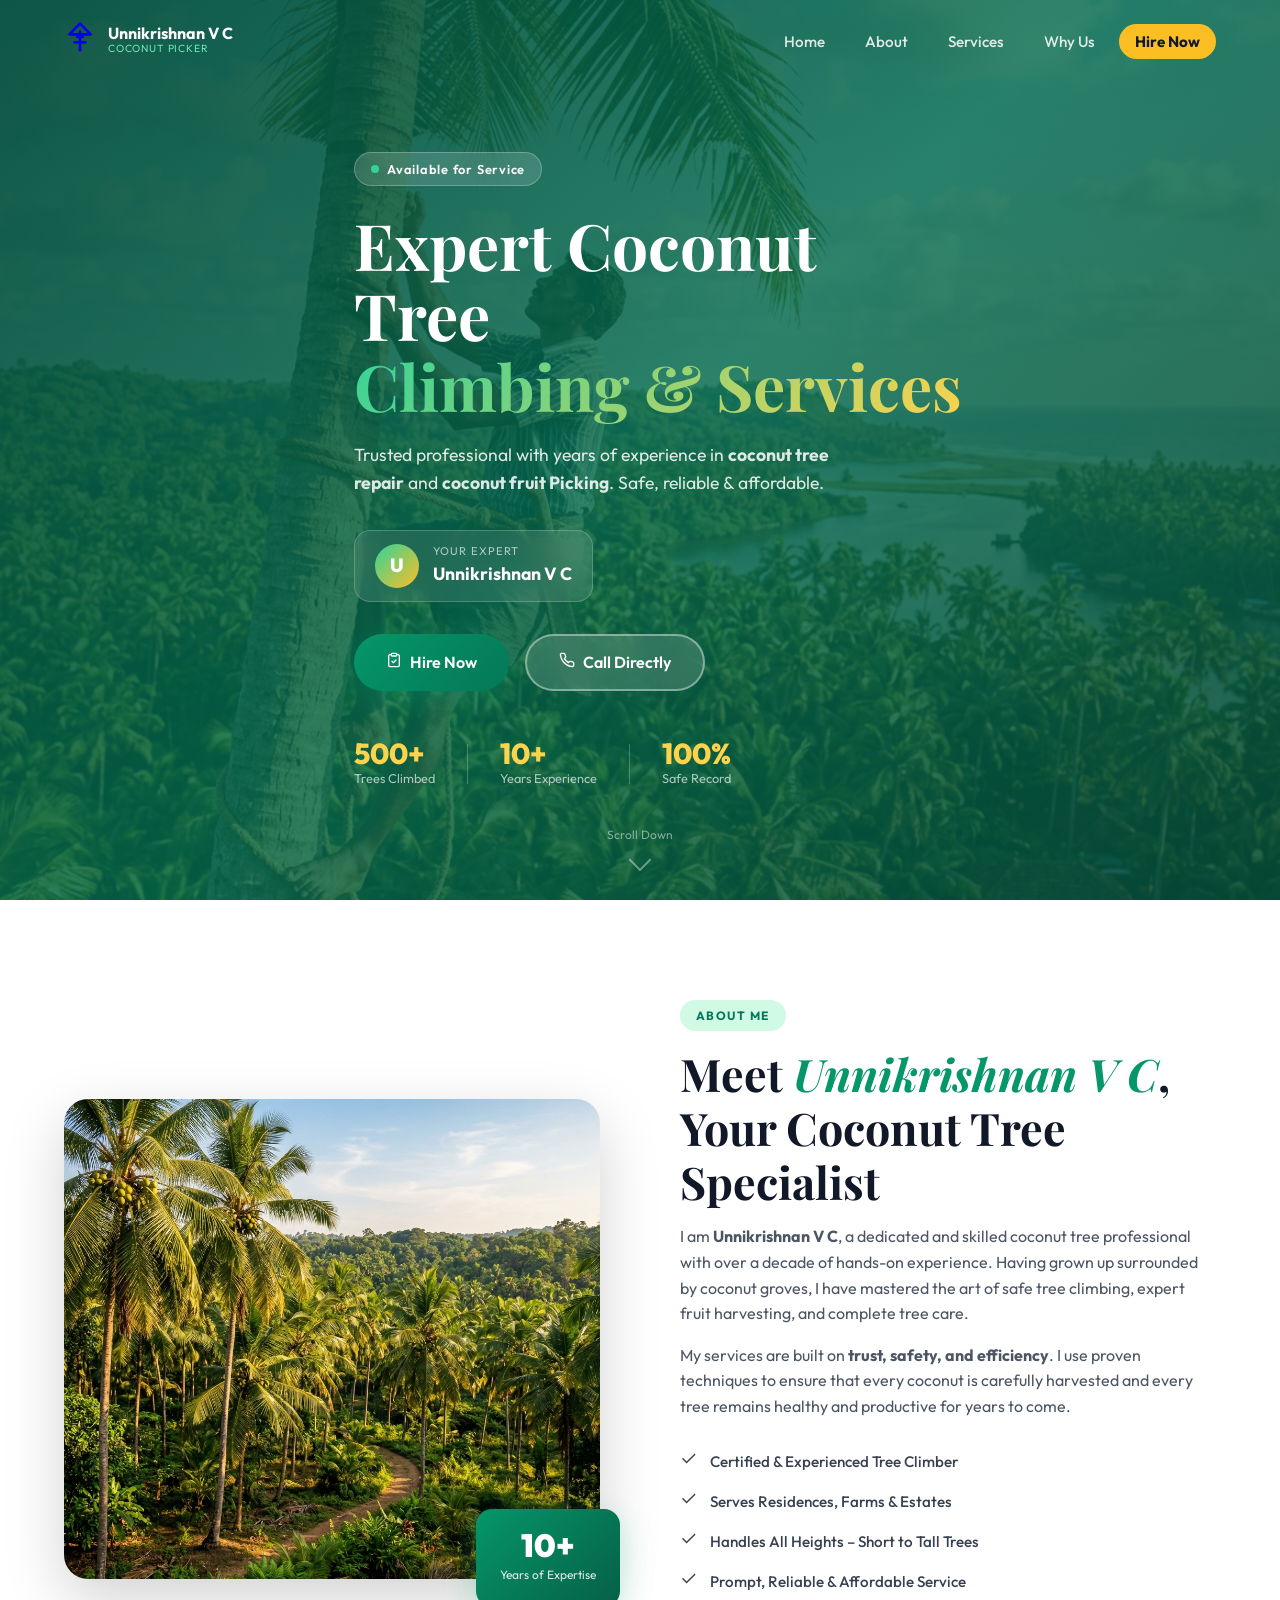
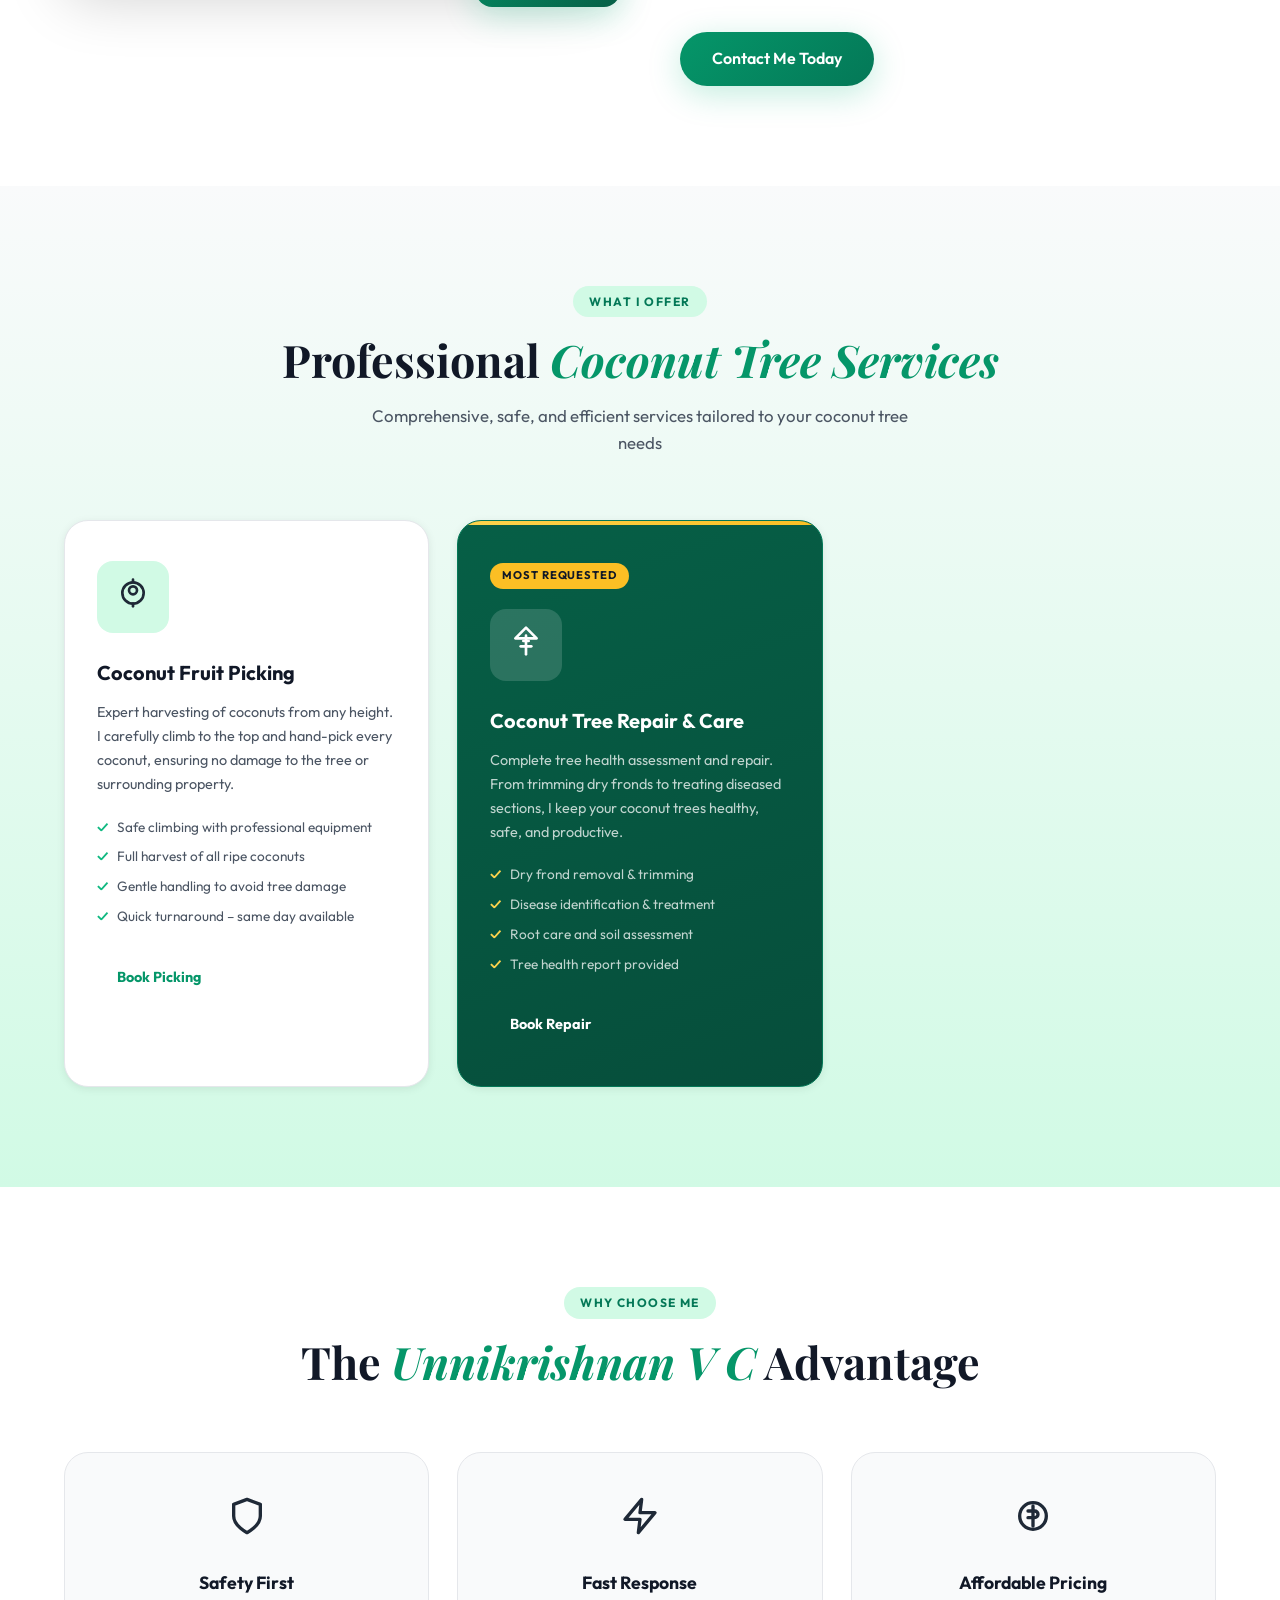
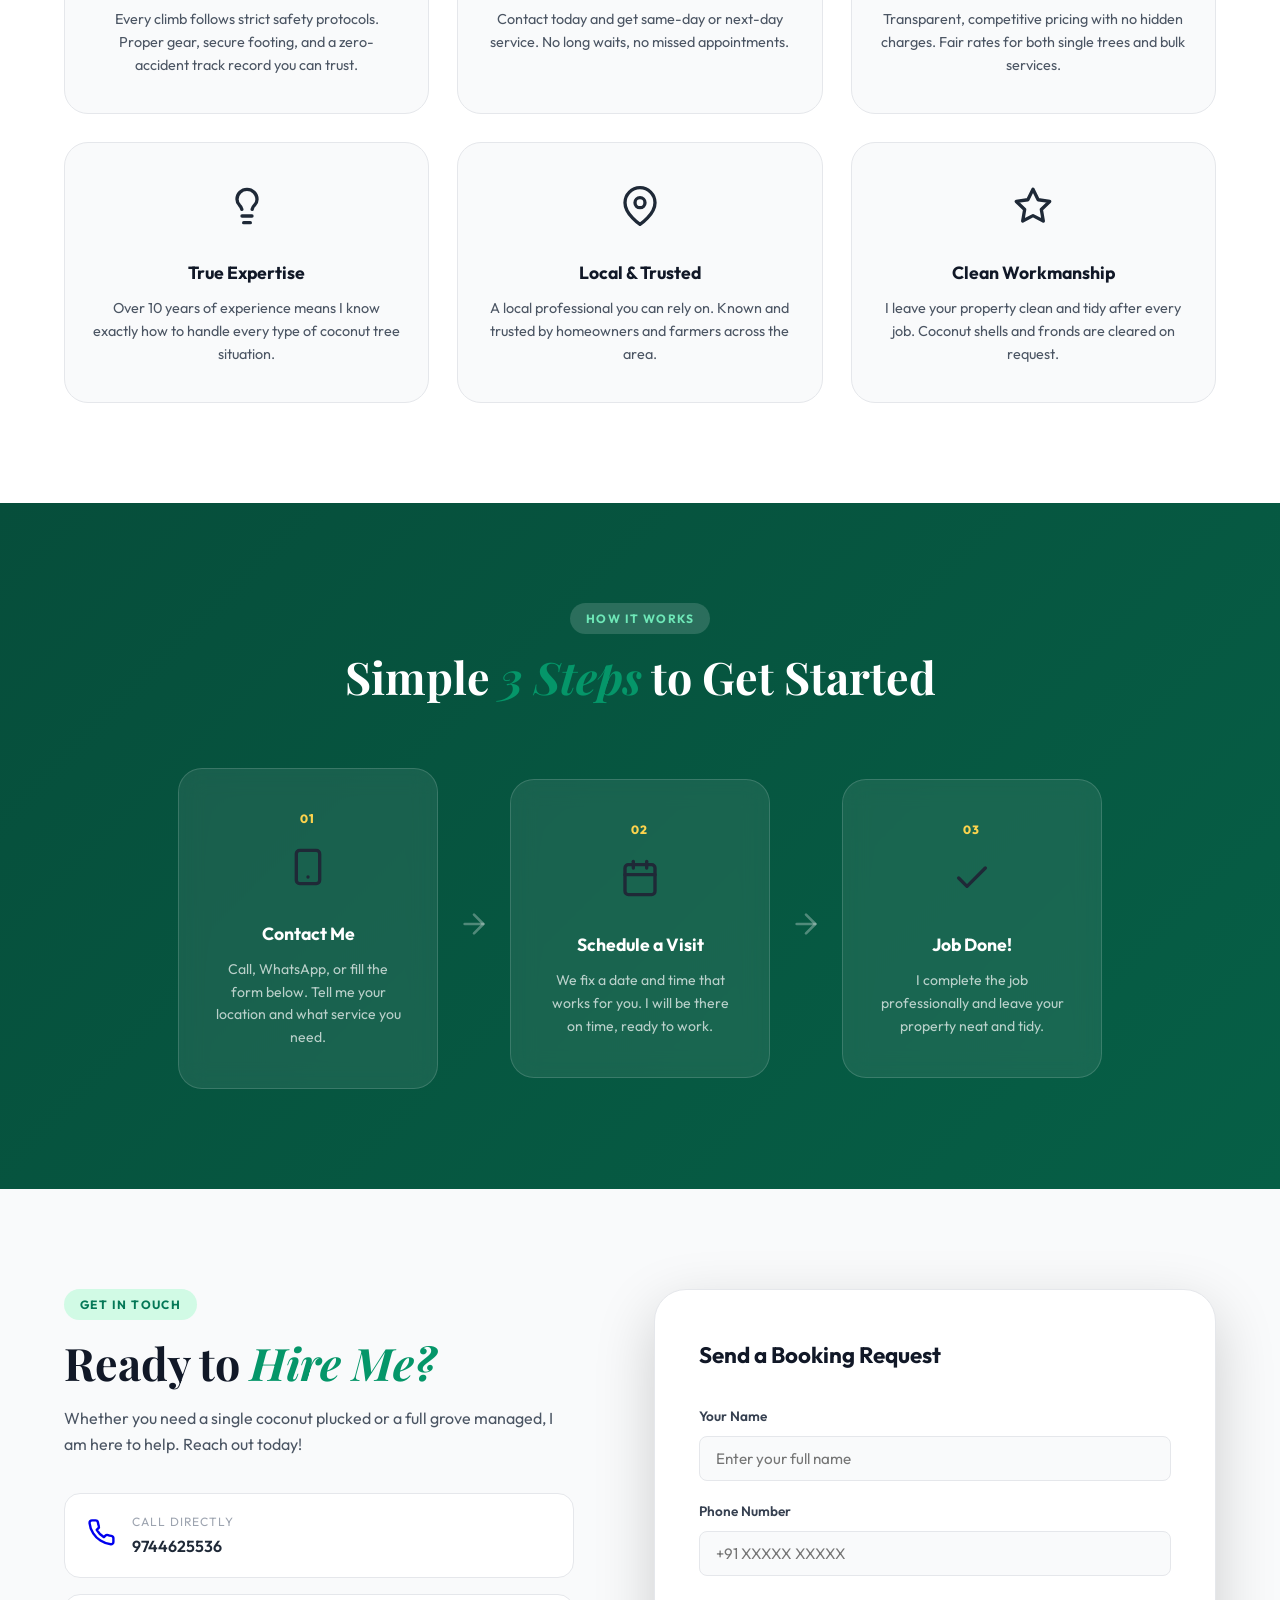
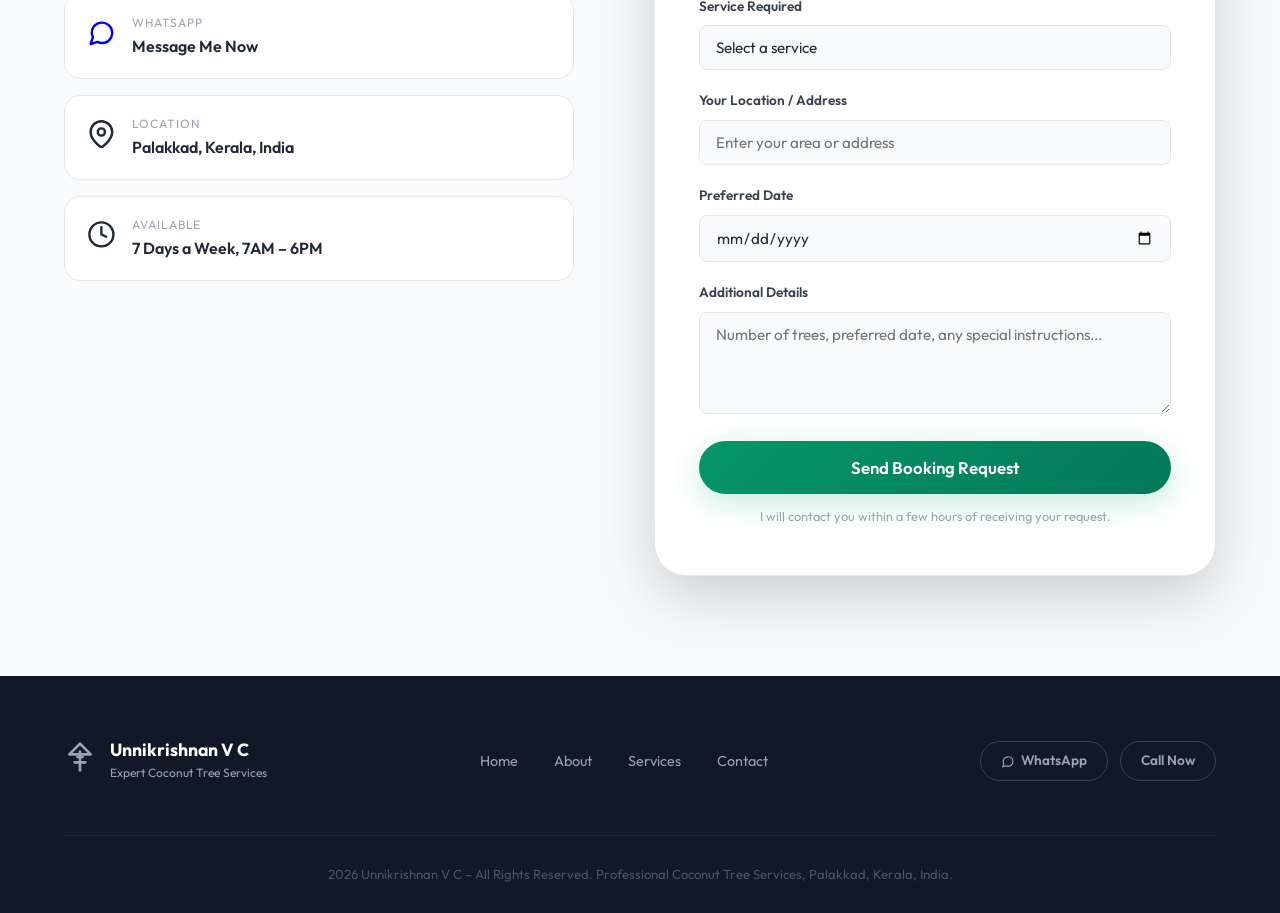
==== index.html @ 7d063f39 "Remove estate service card and update text references" ====
﻿<!DOCTYPE html>
<html lang="en">
<head>
  <meta charset="UTF-8" />
  <meta name="viewport" content="width=device-width, initial-scale=1.0" />
  <title>Unnikrishnan V C – Expert Coconut Tree Services | Hire Now</title>
  <meta name="description" content="Hire Unnikrishnan V C, a certified and experienced coconut tree climber offering professional coconut Picking and coconut tree repair services. Fast, safe, and affordable." />
  <meta name="keywords" content="coconut tree climber, coconut Picking, coconut tree repair, Unnikrishnan VC, Kerala coconut service" />
  <link rel="preconnect" href="https://fonts.googleapis.com" />
  <link rel="preconnect" href="https://fonts.gstatic.com" crossorigin />
  <link href="https://fonts.googleapis.com/css2?family=Outfit:wght@300;400;500;600;700;800;900&family=Playfair+Display:ital,wght@0,700;1,600&display=swap" rel="stylesheet" />
  <link rel="stylesheet" href="style.css" />
</head>
<body>
  <nav class="navbar" id="navbar">
    <div class="nav-container">
      <a href="#home" class="nav-logo">
        <span class="logo-icon"><svg viewBox="0 0 24 24" width="1em" height="1em" fill="none" stroke="currentColor" stroke-width="2" stroke-linecap="round" stroke-linejoin="round"><path d="M12 22V8"/><path d="M12 2 4 10h16z"/><path d="M8 16h8"/><path d="M10 12h4"/></svg></span>
        <div>
          <span class="logo-name">Unnikrishnan V C</span>
          <span class="logo-tag">Coconut Picker</span>
        </div>
      </a>
      <ul class="nav-links" id="navLinks">
        <li><a href="#home" class="nav-link">Home</a></li>
        <li><a href="#about" class="nav-link">About</a></li>
        <li><a href="#services" class="nav-link">Services</a></li>
        <li><a href="#why-us" class="nav-link">Why Us</a></li>
        <li><a href="#contact" class="nav-link hire-btn">Hire Now</a></li>
      </ul>
      <button class="hamburger" id="hamburger" aria-label="Toggle menu">
        <span></span><span></span><span></span>
      </button>
    </div>
  </nav>

  <section class="hero" id="home">
    <div class="hero-bg-overlay"></div>
    <img src="hero.png" alt="Coconut tree climber" class="hero-bg-img" />
    <div class="hero-content">
      <div class="hero-badge"><span class="badge-dot"></span>Available for Service</div>
      <h1 class="hero-title">Expert Coconut Tree<br/><span class="gradient-text">Climbing &amp; Services</span></h1>
      <p class="hero-subtitle">Trusted professional with years of experience in <strong>coconut tree repair</strong> and <strong>coconut fruit Picking</strong>. Safe, reliable &amp; affordable.</p>
      <div class="hero-name-card">
        <div class="name-avatar">U</div>
        <div><span class="name-label">Your Expert</span><span class="name-full">Unnikrishnan V C</span></div>
      </div>
      <div class="hero-cta">
        <a href="#contact" class="btn-primary" id="hero-hire-btn"><span><svg viewBox="0 0 24 24" width="1em" height="1em" fill="none" stroke="currentColor" stroke-width="2" stroke-linecap="round" stroke-linejoin="round"><rect x="8" y="2" width="8" height="4" rx="1"/><path d="M16 4h2a2 2 0 0 1 2 2v14a2 2 0 0 1-2 2H6a2 2 0 0 1-2-2V6a2 2 0 0 1 2-2h2"/><path d="m9 14 2 2 4-4"/></svg></span> Hire Now</a>
        <a href="tel:+919744625536" class="btn-secondary" id="hero-call-btn"><span><svg viewBox="0 0 24 24" width="1em" height="1em" fill="none" stroke="currentColor" stroke-width="2" stroke-linecap="round" stroke-linejoin="round"><path d="M22 16.92v3a2 2 0 0 1-2.18 2 19.79 19.79 0 0 1-8.63-3.07 19.5 19.5 0 0 1-6-6 19.79 19.79 0 0 1-3.07-8.67A2 2 0 0 1 4.11 2h3a2 2 0 0 1 2 1.72 12.84 12.84 0 0 0 .7 2.81 2 2 0 0 1-.45 2.11L8.09 9.91a16 16 0 0 0 6 6l1.27-1.27a2 2 0 0 1 2.11-.45 12.84 12.84 0 0 0 2.81.7A2 2 0 0 1 22 16.92z"/></svg></span> Call Directly</a>
      </div>
      <div class="hero-stats">
        <div class="stat"><span class="stat-num">500+</span><span class="stat-desc">Trees Climbed</span></div>
        <div class="stat-divider"></div>
        <div class="stat"><span class="stat-num">10+</span><span class="stat-desc">Years Experience</span></div>
        <div class="stat-divider"></div>
        <div class="stat"><span class="stat-num">100%</span><span class="stat-desc">Safe Record</span></div>
      </div>
    </div>
    <div class="hero-scroll-hint"><span>Scroll Down</span><div class="scroll-arrow"></div></div>
  </section>

  <section class="about" id="about">
    <div class="container">
      <div class="about-grid">
        <div class="about-image-wrap">
          <div class="about-img-frame">
            <img src="grove.png" alt="Coconut grove" class="about-img" />
            <div class="about-img-badge"><span class="badge-num">10+</span><span class="badge-text">Years of Expertise</span></div>
          </div>
        </div>
        <div class="about-content">
          <div class="section-tag">About Me</div>
          <h2 class="section-title">Meet <em>Unnikrishnan V C</em>,<br/>Your Coconut Tree Specialist</h2>
          <p class="about-text">I am <strong>Unnikrishnan V C</strong>, a dedicated and skilled coconut tree professional with over a decade of hands-on experience. Having grown up surrounded by coconut groves, I have mastered the art of safe tree climbing, expert fruit harvesting, and complete tree care.</p>
          <p class="about-text">My services are built on <strong>trust, safety, and efficiency</strong>. I use proven techniques to ensure that every coconut is carefully harvested and every tree remains healthy and productive for years to come.</p>
          <div class="about-highlights">
            <div class="highlight-item"><span class="highlight-icon"><svg viewBox="0 0 24 24" width="1em" height="1em" fill="none" stroke="currentColor" stroke-width="2" stroke-linecap="round" stroke-linejoin="round"><polyline points="20 6 9 17 4 12"/></svg></span><span>Certified &amp; Experienced Tree Climber</span></div>
            <div class="highlight-item"><span class="highlight-icon"><svg viewBox="0 0 24 24" width="1em" height="1em" fill="none" stroke="currentColor" stroke-width="2" stroke-linecap="round" stroke-linejoin="round"><polyline points="20 6 9 17 4 12"/></svg></span><span>Serves Residences, Farms &amp; Estates</span></div>
            <div class="highlight-item"><span class="highlight-icon"><svg viewBox="0 0 24 24" width="1em" height="1em" fill="none" stroke="currentColor" stroke-width="2" stroke-linecap="round" stroke-linejoin="round"><polyline points="20 6 9 17 4 12"/></svg></span><span>Handles All Heights – Short to Tall Trees</span></div>
            <div class="highlight-item"><span class="highlight-icon"><svg viewBox="0 0 24 24" width="1em" height="1em" fill="none" stroke="currentColor" stroke-width="2" stroke-linecap="round" stroke-linejoin="round"><polyline points="20 6 9 17 4 12"/></svg></span><span>Prompt, Reliable &amp; Affordable Service</span></div>
          </div>
          <a href="#contact" class="btn-primary">Contact Me Today</a>
        </div>
      </div>
    </div>
  </section>

  <section class="services" id="services">
    <div class="container">
      <div class="section-header">
        <div class="section-tag">What I Offer</div>
        <h2 class="section-title">Professional <em>Coconut Tree Services</em></h2>
        <p class="section-subtitle">Comprehensive, safe, and efficient services tailored to your coconut tree needs</p>
      </div>
      <div class="services-grid">
<div class="service-card" id="service-Picking">
          <div class="service-icon-wrap"><div class="service-icon"><svg viewBox="0 0 24 24" width="1em" height="1em" fill="none" stroke="currentColor" stroke-width="2" stroke-linecap="round" stroke-linejoin="round"><circle cx="12" cy="12" r="8"/><circle cx="12" cy="10" r="3"/><path d="M12 2v2"/><path d="M12 22v-2"/></svg></div></div>
          <h3 class="service-title">Coconut Fruit Picking</h3>
          <p class="service-desc">Expert harvesting of coconuts from any height. I carefully climb to the top and hand-pick every coconut, ensuring no damage to the tree or surrounding property.</p>
          <ul class="service-features">
            <li>Safe climbing with professional equipment</li>
            <li>Full harvest of all ripe coconuts</li>
            <li>Gentle handling to avoid tree damage</li>
            <li>Quick turnaround – same day available</li>
          </ul>
          <a href="#contact" class="service-cta">Book Picking</a>
        </div>
<div class="service-card service-card--featured" id="service-repair">
          <div class="service-badge-popular">Most Requested</div>
          <div class="service-icon-wrap"><div class="service-icon"><svg viewBox="0 0 24 24" width="1em" height="1em" fill="none" stroke="currentColor" stroke-width="2" stroke-linecap="round" stroke-linejoin="round"><path d="M12 22V8"/><path d="M12 2 4 10h16z"/><path d="M8 16h8"/><path d="M10 12h4"/></svg></div></div>
          <h3 class="service-title">Coconut Tree Repair &amp; Care</h3>
          <p class="service-desc">Complete tree health assessment and repair. From trimming dry fronds to treating diseased sections, I keep your coconut trees healthy, safe, and productive.</p>
          <ul class="service-features">
            <li>Dry frond removal &amp; trimming</li>
            <li>Disease identification &amp; treatment</li>
            <li>Root care and soil assessment</li>
            <li>Tree health report provided</li>
          </ul>
          <a href="#contact" class="service-cta">Book Repair</a>
        </div>
      </div>
    </div>
  </section>

  <section class="why-us" id="why-us">
    <div class="container">
      <div class="section-header">
        <div class="section-tag">Why Choose Me</div>
        <h2 class="section-title">The <em>Unnikrishnan V C</em> Advantage</h2>
      </div>
      <div class="why-grid">
        <div class="why-card" id="why-safety"><div class="why-icon"><svg viewBox="0 0 24 24" width="1em" height="1em" fill="none" stroke="currentColor" stroke-width="2" stroke-linecap="round" stroke-linejoin="round"><path d="M12 22s8-4 8-10V5l-8-3-8 3v7c0 6 8 10 8 10z"/></svg></div><h4>Safety First</h4><p>Every climb follows strict safety protocols. Proper gear, secure footing, and a zero-accident track record you can trust.</p></div>
        <div class="why-card" id="why-speed"><div class="why-icon"><svg viewBox="0 0 24 24" width="1em" height="1em" fill="none" stroke="currentColor" stroke-width="2" stroke-linecap="round" stroke-linejoin="round"><polygon points="13 2 3 14 12 14 11 22 21 10 12 10 13 2"/></svg></div><h4>Fast Response</h4><p>Contact today and get same-day or next-day service. No long waits, no missed appointments.</p></div>
        <div class="why-card" id="why-price"><div class="why-icon"><svg viewBox="0 0 24 24" width="1em" height="1em" fill="none" stroke="currentColor" stroke-width="2" stroke-linecap="round" stroke-linejoin="round"><circle cx="12" cy="12" r="8"/><path d="M12 6v12"/><path d="M9 9h4a2 2 0 1 1 0 4H9"/></svg></div><h4>Affordable Pricing</h4><p>Transparent, competitive pricing with no hidden charges. Fair rates for both single trees and bulk services.</p></div>
        <div class="why-card" id="why-expert"><div class="why-icon"><svg viewBox="0 0 24 24" width="1em" height="1em" fill="none" stroke="currentColor" stroke-width="2" stroke-linecap="round" stroke-linejoin="round"><path d="M9 18h6"/><path d="M10 22h4"/><path d="M15.09 14c.18-.98.65-1.74 1.41-2.5A4.65 4.65 0 0 0 18 8 6 6 0 0 0 6 8c0 1 .23 2.23 1.5 3.5A4.61 4.61 0 0 1 8.91 14"/></svg></div><h4>True Expertise</h4><p>Over 10 years of experience means I know exactly how to handle every type of coconut tree situation.</p></div>
        <div class="why-card" id="why-local"><div class="why-icon"><svg viewBox="0 0 24 24" width="1em" height="1em" fill="none" stroke="currentColor" stroke-width="2" stroke-linecap="round" stroke-linejoin="round"><path d="M21 10c0 7-9 13-9 13s-9-6-9-13a9 9 0 0 1 18 0z"/><circle cx="12" cy="10" r="3"/></svg></div><h4>Local &amp; Trusted</h4><p>A local professional you can rely on. Known and trusted by homeowners and farmers across the area.</p></div>
        <div class="why-card" id="why-clean"><div class="why-icon"><svg viewBox="0 0 24 24" width="1em" height="1em" fill="none" stroke="currentColor" stroke-width="2" stroke-linecap="round" stroke-linejoin="round"><polygon points="12 2 15.09 8.26 22 9.27 17 14.14 18.18 21.02 12 17.77 5.82 21.02 7 14.14 2 9.27 8.91 8.26 12 2"/></svg></div><h4>Clean Workmanship</h4><p>I leave your property clean and tidy after every job. Coconut shells and fronds are cleared on request.</p></div>
      </div>
    </div>
  </section>

  <section class="process">
    <div class="container">
      <div class="section-header">
        <div class="section-tag">How It Works</div>
        <h2 class="section-title">Simple <em>3 Steps</em> to Get Started</h2>
      </div>
      <div class="process-steps">
        <div class="step" id="step-1"><div class="step-num">01</div><div class="step-icon"><svg viewBox="0 0 24 24" width="1em" height="1em" fill="none" stroke="currentColor" stroke-width="2" stroke-linecap="round" stroke-linejoin="round"><rect x="5" y="2" width="14" height="20" rx="2" ry="2"/><line x1="12" y1="18" x2="12.01" y2="18"/></svg></div><h4 class="step-title">Contact Me</h4><p class="step-desc">Call, WhatsApp, or fill the form below. Tell me your location and what service you need.</p></div>
        <div class="step-arrow"><svg viewBox="0 0 24 24" width="1em" height="1em" fill="none" stroke="currentColor" stroke-width="2" stroke-linecap="round" stroke-linejoin="round"><line x1="5" y1="12" x2="19" y2="12"/><polyline points="12 5 19 12 12 19"/></svg></div>
        <div class="step" id="step-2"><div class="step-num">02</div><div class="step-icon"><svg viewBox="0 0 24 24" width="1em" height="1em" fill="none" stroke="currentColor" stroke-width="2" stroke-linecap="round" stroke-linejoin="round"><rect x="3" y="4" width="18" height="18" rx="2" ry="2"/><line x1="16" y1="2" x2="16" y2="6"/><line x1="8" y1="2" x2="8" y2="6"/><line x1="3" y1="10" x2="21" y2="10"/></svg></div><h4 class="step-title">Schedule a Visit</h4><p class="step-desc">We fix a date and time that works for you. I will be there on time, ready to work.</p></div>
        <div class="step-arrow"><svg viewBox="0 0 24 24" width="1em" height="1em" fill="none" stroke="currentColor" stroke-width="2" stroke-linecap="round" stroke-linejoin="round"><line x1="5" y1="12" x2="19" y2="12"/><polyline points="12 5 19 12 12 19"/></svg></div>
        <div class="step" id="step-3"><div class="step-num">03</div><div class="step-icon"><svg viewBox="0 0 24 24" width="1em" height="1em" fill="none" stroke="currentColor" stroke-width="2" stroke-linecap="round" stroke-linejoin="round"><polyline points="20 6 9 17 4 12"/></svg></div><h4 class="step-title">Job Done!</h4><p class="step-desc">I complete the job professionally and leave your property neat and tidy.</p></div>
      </div>
    </div>
  </section>

  <section class="contact" id="contact">
    <div class="container">
      <div class="contact-grid">
        <div class="contact-info">
          <div class="section-tag">Get In Touch</div>
          <h2 class="section-title">Ready to <em>Hire Me?</em></h2>
          <p class="contact-desc">Whether you need a single coconut plucked or a full grove managed, I am here to help. Reach out today!</p>
          <div class="contact-cards">
<a href="tel:+919744625536" class="contact-card" id="contact-phone">
              <div class="contact-card-icon"><svg viewBox="0 0 24 24" width="1em" height="1em" fill="none" stroke="currentColor" stroke-width="2" stroke-linecap="round" stroke-linejoin="round"><path d="M22 16.92v3a2 2 0 0 1-2.18 2 19.79 19.79 0 0 1-8.63-3.07 19.5 19.5 0 0 1-6-6 19.79 19.79 0 0 1-3.07-8.67A2 2 0 0 1 4.11 2h3a2 2 0 0 1 2 1.72 12.84 12.84 0 0 0 .7 2.81 2 2 0 0 1-.45 2.11L8.09 9.91a16 16 0 0 0 6 6l1.27-1.27a2 2 0 0 1 2.11-.45 12.84 12.84 0 0 0 2.81.7A2 2 0 0 1 22 16.92z"/></svg></div>
              <div><span class="contact-card-label">Call Directly</span><span class="contact-card-value">9744625536</span></div>
            </a>
<a href="https://wa.me/919744625536?text=Hello%20Unnikrishnan%2C%20I%20want%20to%20hire%20you%20for%20coconut%20tree%20services." class="contact-card" id="contact-whatsapp" target="_blank" rel="noopener">
              <div class="contact-card-icon"><svg viewBox="0 0 24 24" width="1em" height="1em" fill="none" stroke="currentColor" stroke-width="2" stroke-linecap="round" stroke-linejoin="round"><path d="M21 11.5a8.38 8.38 0 0 1-.9 3.8 8.5 8.5 0 0 1-7.6 4.7 8.38 8.38 0 0 1-3.8-.9L3 21l1.9-5.7a8.38 8.38 0 0 1-.9-3.8 8.5 8.5 0 0 1 4.7-7.6 8.38 8.38 0 0 1 3.8-.9h.5a8.48 8.48 0 0 1 8 8v.5z"/></svg></div>
              <div><span class="contact-card-label">WhatsApp</span><span class="contact-card-value">Message Me Now</span></div>
            </a>
<div class="contact-card" id="contact-location">
              <div class="contact-card-icon"><svg viewBox="0 0 24 24" width="1em" height="1em" fill="none" stroke="currentColor" stroke-width="2" stroke-linecap="round" stroke-linejoin="round"><path d="M21 10c0 7-9 13-9 13s-9-6-9-13a9 9 0 0 1 18 0z"/><circle cx="12" cy="10" r="3"/></svg></div>
              <div><span class="contact-card-label">Location</span><span class="contact-card-value">Palakkad, Kerala, India</span></div>
            </div>
<div class="contact-card" id="contact-hours">
              <div class="contact-card-icon"><svg viewBox="0 0 24 24" width="1em" height="1em" fill="none" stroke="currentColor" stroke-width="2" stroke-linecap="round" stroke-linejoin="round"><circle cx="12" cy="12" r="10"/><polyline points="12 6 12 12 16 14"/></svg></div>
              <div><span class="contact-card-label">Available</span><span class="contact-card-value">7 Days a Week, 7AM – 6PM</span></div>
            </div>
          </div>
        </div>
        <div class="contact-form-wrap">
          <form class="contact-form" id="contactForm" action="https://docs.google.com/forms/d/e/1FAIpQLSdv_qz6iMBsb55a2IoOGZyjsC4m3BlcwzuH-w59z_ya_47IwQ/formResponse" method="POST" target="hidden_iframe" novalidate>
            <h3 class="form-title">Send a Booking Request</h3>
            <div class="form-group">
              <label for="name">Your Name</label>
              <input type="text" id="name" name="entry.2004268915" placeholder="Enter your full name" required />
            </div>
            <div class="form-group">
              <label for="phone">Phone Number</label>
              <input type="tel" id="phone" name="entry.985232052" placeholder="+91 XXXXX XXXXX" required />
            </div>
            <div class="form-group">
              <label for="service">Service Required</label>
              <select id="service" name="entry.146743474" required>
                <option value="" disabled selected>Select a service</option>
                <option value="Tree Trimming">Tree Trimming</option>
                <option value="Tree Removal">Tree Removal</option>
                <option value="Stump Grinding">Stump Grinding</option>
                <option value="Emergency Storm Cleanup">Emergency Storm Cleanup</option>
                <option value="Tree Health Assessment">Tree Health Assessment</option>
                <option value="Consultation">Consultation</option>
                <option value="Other">Other</option>
              </select>
            </div>
            <div class="form-group">
              <label for="location">Your Location / Address</label>
              <input type="text" id="location" name="entry.1355821248" placeholder="Enter your area or address" required />
            </div>
            <div class="form-group">
              <label for="prefdate">Preferred Date</label>
              <input type="date" id="prefdate" name="entry.439130686" />
            </div>
            <div class="form-group">
              <label for="message">Additional Details</label>
              <textarea id="message" name="entry.256851798" placeholder="Number of trees, preferred date, any special instructions..." rows="4"></textarea>
            </div>
            <input type="hidden" name="fvv" value="1" />
            <input type="hidden" name="pageHistory" value="0" />
            <button type="submit" class="btn-primary btn-full" id="submit-btn">Send Booking Request</button>
            <p class="form-note">I will contact you within a few hours of receiving your request.</p>
          </form>
          <iframe name="hidden_iframe" id="hidden_iframe" style="display:none;" onload="if(this.src) window.formSubmitted=true;"></iframe>
          <div class="form-success" id="formSuccess" style="display:none;">
            <div class="success-icon"><svg viewBox="0 0 24 24" width="1em" height="1em" fill="none" stroke="currentColor" stroke-width="2" stroke-linecap="round" stroke-linejoin="round"><polyline points="20 6 9 17 4 12"/></svg></div>
            <h3>Request Sent!</h3>
            <p>Thank you! Unnikrishnan V C will reach out to you very soon.</p>
          </div>
        </div>
      </div>
    </div>
  </section>

  <footer class="footer">
    <div class="container">
      <div class="footer-top">
        <div class="footer-brand">
          <span style="font-size:2rem;"><svg viewBox="0 0 24 24" width="1em" height="1em" fill="none" stroke="currentColor" stroke-width="2" stroke-linecap="round" stroke-linejoin="round"><path d="M12 22V8"/><path d="M12 2 4 10h16z"/><path d="M8 16h8"/><path d="M10 12h4"/></svg></span>
          <div><span class="footer-name">Unnikrishnan V C</span><span class="footer-tagline">Expert Coconut Tree Services</span></div>
        </div>
        <div class="footer-links">
          <a href="#home">Home</a>
          <a href="#about">About</a>
          <a href="#services">Services</a>
          <a href="#contact">Contact</a>
        </div>
        <div class="footer-social">
          <a href="https://wa.me/919744625536" target="_blank" rel="noopener" class="social-btn" id="footer-whatsapp"><svg viewBox="0 0 24 24" width="1em" height="1em" fill="none" stroke="currentColor" stroke-width="2" stroke-linecap="round" stroke-linejoin="round"><path d="M21 11.5a8.38 8.38 0 0 1-.9 3.8 8.5 8.5 0 0 1-7.6 4.7 8.38 8.38 0 0 1-3.8-.9L3 21l1.9-5.7a8.38 8.38 0 0 1-.9-3.8 8.5 8.5 0 0 1 4.7-7.6 8.38 8.38 0 0 1 3.8-.9h.5a8.48 8.48 0 0 1 8 8v.5z"/></svg> WhatsApp</a>
          <a href="tel:+919744625536" class="social-btn" id="footer-phone">Call Now</a>
        </div>
      </div>
      <div class="footer-bottom">
        <p>2026 Unnikrishnan V C – All Rights Reserved. Professional Coconut Tree Services, Palakkad, Kerala, India.</p>
      </div>
    </div>
  </footer>
  <script src="script.js"></script>
</body>
</html>
---- style.css ----
﻿/* ============================
   ROOT & RESET
   ============================ */
*, *::before, *::after { box-sizing: border-box; margin: 0; padding: 0; }

:root {
  --green-900: #064e3b;
  --green-800: #065f46;
  --green-700: #047857;
  --green-600: #059669;
  --green-500: #10b981;
  --green-400: #34d399;
  --green-300: #6ee7b7;
  --green-100: #d1fae5;
  --amber-400: #fbbf24;
  --amber-300: #fcd34d;
  --amber-200: #fde68a;
  --white: #ffffff;
  --gray-50: #f9fafb;
  --gray-100: #f3f4f6;
  --gray-200: #e5e7eb;
  --gray-400: #9ca3af;
  --gray-600: #4b5563;
  --gray-700: #374151;
  --gray-800: #1f2937;
  --gray-900: #111827;
  --font-main: 'Outfit', sans-serif;
  --font-display: 'Playfair Display', serif;
  --radius-sm: 8px;
  --radius-md: 16px;
  --radius-lg: 24px;
  --radius-xl: 32px;
  --shadow-sm: 0 2px 8px rgba(0,0,0,0.08);
  --shadow-md: 0 8px 32px rgba(0,0,0,0.12);
  --shadow-lg: 0 20px 60px rgba(0,0,0,0.18);
  --shadow-green: 0 8px 32px rgba(16,185,129,0.25);
  --transition: all 0.3s cubic-bezier(0.4,0,0.2,1);
}

html { scroll-behavior: smooth; }

body {
  font-family: var(--font-main);
  background: var(--gray-50);
  color: var(--gray-800);
  line-height: 1.6;
  overflow-x: hidden;
}

/* ============================
   UTILITIES
   ============================ */
.container { max-width: 1200px; margin: 0 auto; padding: 0 24px; }

.section-tag {
  display: inline-block;
  background: var(--green-100);
  color: var(--green-700);
  font-size: 0.75rem;
  font-weight: 700;
  letter-spacing: 0.12em;
  text-transform: uppercase;
  padding: 6px 16px;
  border-radius: 100px;
  margin-bottom: 16px;
}

.section-title {
  font-family: var(--font-display);
  font-size: clamp(2rem, 4vw, 2.8rem);
  color: var(--gray-900);
  line-height: 1.2;
  margin-bottom: 16px;
}
.section-title em { color: var(--green-600); font-style: italic; }

.section-subtitle {
  font-size: 1.05rem;
  color: var(--gray-600);
  max-width: 560px;
  margin: 0 auto;
}

.section-header { text-align: center; margin-bottom: 64px; }

.gradient-text {
  background: linear-gradient(135deg, var(--green-400), var(--amber-300));
  -webkit-background-clip: text;
  -webkit-text-fill-color: transparent;
  background-clip: text;
}

/* ============================
   BUTTONS
   ============================ */
.btn-primary {
  display: inline-flex;
  align-items: center;
  gap: 8px;
  background: linear-gradient(135deg, var(--green-600), var(--green-700));
  color: var(--white);
  font-family: var(--font-main);
  font-size: 1rem;
  font-weight: 600;
  padding: 14px 32px;
  border-radius: 100px;
  text-decoration: none;
  border: none;
  cursor: pointer;
  box-shadow: var(--shadow-green);
  transition: var(--transition);
}
.btn-primary:hover {
  background: linear-gradient(135deg, var(--green-700), var(--green-800));
  transform: translateY(-2px);
  box-shadow: 0 12px 40px rgba(16,185,129,0.35);
}
.btn-primary.btn-full { width: 100%; justify-content: center; font-size: 1.05rem; padding: 16px; }

.btn-secondary {
  display: inline-flex;
  align-items: center;
  gap: 8px;
  background: rgba(255,255,255,0.15);
  backdrop-filter: blur(12px);
  color: var(--white);
  font-family: var(--font-main);
  font-size: 1rem;
  font-weight: 600;
  padding: 14px 32px;
  border-radius: 100px;
  text-decoration: none;
  border: 2px solid rgba(255,255,255,0.4);
  transition: var(--transition);
}
.btn-secondary:hover {
  background: rgba(255,255,255,0.25);
  transform: translateY(-2px);
}

/* ============================
   NAVBAR
   ============================ */
.navbar {
  position: fixed;
  top: 0; left: 0; right: 0;
  z-index: 1000;
  padding: 16px 0;
  transition: var(--transition);
}
.navbar.scrolled {
  background: rgba(6,78,59,0.95);
  backdrop-filter: blur(16px);
  padding: 12px 0;
  box-shadow: var(--shadow-md);
}
.nav-container {
  max-width: 1200px;
  margin: 0 auto;
  padding: 0 24px;
  display: flex;
  align-items: center;
  justify-content: space-between;
}
.nav-logo {
  display: flex;
  align-items: center;
  gap: 12px;
  text-decoration: none;
}
.logo-icon { font-size: 2rem; }
.logo-name {
  display: block;
  font-size: 1rem;
  font-weight: 700;
  color: var(--white);
  line-height: 1;
}
.logo-tag {
  display: block;
  font-size: 0.65rem;
  color: var(--green-300);
  letter-spacing: 0.08em;
  text-transform: uppercase;
}
.nav-links {
  display: flex;
  align-items: center;
  gap: 8px;
  list-style: none;
}
.nav-link {
  color: rgba(255,255,255,0.85);
  text-decoration: none;
  font-size: 0.95rem;
  font-weight: 500;
  padding: 8px 16px;
  border-radius: 100px;
  transition: var(--transition);
}
.nav-link:hover { color: var(--white); background: rgba(255,255,255,0.1); }
.nav-link.hire-btn {
  background: var(--amber-400);
  color: var(--gray-900);
  font-weight: 700;
}
.nav-link.hire-btn:hover { background: var(--amber-300); transform: translateY(-1px); }

.hamburger {
  display: none;
  flex-direction: column;
  gap: 5px;
  background: none;
  border: none;
  cursor: pointer;
  padding: 4px;
}
.hamburger span {
  display: block;
  width: 24px;
  height: 2px;
  background: var(--white);
  border-radius: 2px;
  transition: var(--transition);
}

/* ============================
   HERO
   ============================ */
.hero {
  position: relative;
  min-height: 100vh;
  display: flex;
  align-items: center;
  overflow: hidden;
  background: var(--green-900);
}
.hero-bg-img {
  position: absolute;
  inset: 0;
  width: 100%;
  height: 100%;
  object-fit: cover;
  object-position: center;
  opacity: 0.45;
}
.hero-bg-overlay {
  position: absolute;
  inset: 0;
  background: linear-gradient(135deg, rgba(6,78,59,0.85) 0%, rgba(4,120,87,0.6) 50%, rgba(6,78,59,0.7) 100%);
  z-index: 1;
}
.hero-content {
  position: relative;
  z-index: 2;
  max-width: 1200px;
  margin: 0 auto;
  padding: 120px 24px 80px;
  max-width: 700px;
  padding-left: 5vw;
}
.hero-badge {
  display: inline-flex;
  align-items: center;
  gap: 8px;
  background: rgba(255,255,255,0.15);
  backdrop-filter: blur(8px);
  border: 1px solid rgba(255,255,255,0.25);
  color: var(--white);
  font-size: 0.8rem;
  font-weight: 600;
  letter-spacing: 0.06em;
  padding: 6px 16px;
  border-radius: 100px;
  margin-bottom: 24px;
}
.badge-dot {
  width: 8px; height: 8px;
  background: var(--green-400);
  border-radius: 50%;
  animation: pulse 2s infinite;
}
@keyframes pulse {
  0%, 100% { opacity: 1; transform: scale(1); }
  50% { opacity: 0.7; transform: scale(1.3); }
}
.hero-title {
  font-family: var(--font-display);
  font-size: clamp(2.5rem, 6vw, 4rem);
  color: var(--white);
  line-height: 1.1;
  margin-bottom: 20px;
}
.hero-subtitle {
  font-size: 1.1rem;
  color: rgba(255,255,255,0.85);
  margin-bottom: 32px;
  max-width: 500px;
}
.hero-name-card {
  display: inline-flex;
  align-items: center;
  gap: 14px;
  background: rgba(255,255,255,0.1);
  backdrop-filter: blur(12px);
  border: 1px solid rgba(255,255,255,0.2);
  padding: 12px 20px;
  border-radius: var(--radius-md);
  margin-bottom: 32px;
}
.name-avatar {
  width: 44px; height: 44px;
  background: linear-gradient(135deg, var(--green-400), var(--amber-400));
  border-radius: 50%;
  display: flex;
  align-items: center;
  justify-content: center;
  font-size: 1.2rem;
  font-weight: 800;
  color: var(--white);
}
.name-label {
  display: block;
  font-size: 0.7rem;
  color: rgba(255,255,255,0.65);
  text-transform: uppercase;
  letter-spacing: 0.1em;
}
.name-full {
  display: block;
  font-size: 1.1rem;
  font-weight: 700;
  color: var(--white);
}
.hero-cta {
  display: flex;
  gap: 16px;
  flex-wrap: wrap;
  margin-bottom: 48px;
}
.hero-stats {
  display: flex;
  align-items: center;
  gap: 32px;
  flex-wrap: wrap;
}
.stat { display: flex; flex-direction: column; }
.stat-num {
  font-size: 1.8rem;
  font-weight: 800;
  color: var(--amber-300);
  line-height: 1;
}
.stat-desc { font-size: 0.8rem; color: rgba(255,255,255,0.65); }
.stat-divider {
  width: 1px; height: 40px;
  background: rgba(255,255,255,0.25);
}
.hero-scroll-hint {
  position: absolute;
  bottom: 32px;
  left: 50%;
  transform: translateX(-50%);
  display: flex;
  flex-direction: column;
  align-items: center;
  gap: 8px;
  color: rgba(255,255,255,0.5);
  font-size: 0.75rem;
  z-index: 2;
  animation: float 3s ease-in-out infinite;
}
.scroll-arrow {
  width: 16px; height: 16px;
  border-right: 2px solid rgba(255,255,255,0.4);
  border-bottom: 2px solid rgba(255,255,255,0.4);
  transform: rotate(45deg);
}
@keyframes float {
  0%, 100% { transform: translateX(-50%) translateY(0); }
  50% { transform: translateX(-50%) translateY(8px); }
}

/* ============================
   ABOUT
   ============================ */
.about {
  padding: 100px 0;
  background: var(--white);
}
.about-grid {
  display: grid;
  grid-template-columns: 1fr 1fr;
  gap: 80px;
  align-items: center;
}
.about-img-frame {
  position: relative;
  border-radius: var(--radius-lg);
  overflow: visible;
}
.about-img {
  width: 100%;
  height: 480px;
  object-fit: cover;
  border-radius: var(--radius-lg);
  box-shadow: var(--shadow-lg);
}
.about-img-badge {
  position: absolute;
  bottom: -20px;
  right: -20px;
  background: linear-gradient(135deg, var(--green-600), var(--green-800));
  color: var(--white);
  padding: 20px 24px;
  border-radius: var(--radius-md);
  text-align: center;
  box-shadow: var(--shadow-green);
}
.badge-num { display: block; font-size: 2rem; font-weight: 900; line-height: 1; }
.badge-text { font-size: 0.75rem; opacity: 0.85; }
.about-text { color: var(--gray-600); margin-bottom: 16px; font-size: 1rem; }
.about-highlights { margin: 28px 0 36px; display: flex; flex-direction: column; gap: 12px; }
.highlight-item { display: flex; align-items: center; gap: 12px; font-size: 0.95rem; color: var(--gray-700); font-weight: 500; }
.highlight-icon { font-size: 1.1rem; }

/* ============================
   SERVICES
   ============================ */
.services {
  padding: 100px 0;
  background: linear-gradient(180deg, var(--gray-50) 0%, var(--green-100) 100%);
}
.services-grid {
  display: grid;
  grid-template-columns: repeat(3, 1fr);
  gap: 28px;
}
.service-card {
  background: var(--white);
  border-radius: var(--radius-lg);
  padding: 40px 32px;
  box-shadow: var(--shadow-sm);
  border: 1px solid var(--gray-200);
  transition: var(--transition);
  position: relative;
  overflow: hidden;
}
.service-card::before {
  content: '';
  position: absolute;
  top: 0; left: 0; right: 0;
  height: 4px;
  background: linear-gradient(90deg, var(--green-400), var(--green-600));
  transform: scaleX(0);
  transition: var(--transition);
  transform-origin: left;
}
.service-card:hover { transform: translateY(-8px); box-shadow: var(--shadow-lg); }
.service-card:hover::before { transform: scaleX(1); }
.service-card--featured {
  background: linear-gradient(160deg, var(--green-800) 0%, var(--green-900) 100%);
  border-color: var(--green-700);
  color: var(--white);
  transform: scale(1.03);
}
.service-card--featured:hover { transform: scale(1.03) translateY(-8px); }
.service-card--featured::before { background: linear-gradient(90deg, var(--amber-300), var(--amber-400)); transform: scaleX(1); }
.service-badge-popular {
  display: inline-block;
  background: var(--amber-400);
  color: var(--gray-900);
  font-size: 0.7rem;
  font-weight: 700;
  letter-spacing: 0.08em;
  text-transform: uppercase;
  padding: 4px 12px;
  border-radius: 100px;
  margin-bottom: 20px;
}
.service-icon-wrap {
  width: 72px; height: 72px;
  background: var(--green-100);
  border-radius: var(--radius-md);
  display: flex;
  align-items: center;
  justify-content: center;
  margin-bottom: 24px;
}
.service-card--featured .service-icon-wrap { background: rgba(255,255,255,0.15); }
.service-icon { font-size: 2rem; }
.service-title {
  font-size: 1.25rem;
  font-weight: 700;
  color: var(--gray-900);
  margin-bottom: 12px;
}
.service-card--featured .service-title { color: var(--white); }
.service-desc { font-size: 0.9rem; color: var(--gray-600); margin-bottom: 20px; line-height: 1.65; }
.service-card--featured .service-desc { color: rgba(255,255,255,0.75); }
.service-features {
  list-style: none;
  margin-bottom: 28px;
  display: flex;
  flex-direction: column;
  gap: 8px;
}
.service-features li {
  font-size: 0.85rem;
  color: var(--gray-600);
  padding-left: 20px;
  position: relative;
}
.service-features li::before {
  content: '✓';
  position: absolute;
  left: 0;
  color: var(--green-500);
  font-weight: 700;
}
.service-card--featured .service-features li { color: rgba(255,255,255,0.75); }
.service-card--featured .service-features li::before { color: var(--amber-300); }
.service-cta {
  display: inline-flex;
  align-items: center;
  gap: 8px;
  font-size: 0.9rem;
  font-weight: 700;
  color: var(--green-600);
  text-decoration: none;
  padding: 10px 20px;
  border: 2px solid var(--green-200);
  border-radius: 100px;
  transition: var(--transition);
}
.service-cta:hover { background: var(--green-600); color: var(--white); border-color: var(--green-600); }
.service-card--featured .service-cta {
  color: var(--white);
  border-color: rgba(255,255,255,0.3);
}
.service-card--featured .service-cta:hover { background: var(--amber-400); color: var(--gray-900); border-color: var(--amber-400); }

/* ============================
   WHY US
   ============================ */
.why-us {
  padding: 100px 0;
  background: var(--white);
}
.why-grid {
  display: grid;
  grid-template-columns: repeat(3, 1fr);
  gap: 28px;
}
.why-card {
  background: var(--gray-50);
  border: 1px solid var(--gray-200);
  border-radius: var(--radius-lg);
  padding: 36px 28px;
  transition: var(--transition);
  text-align: center;
}
.why-card:hover {
  background: var(--white);
  border-color: var(--green-300);
  transform: translateY(-4px);
  box-shadow: var(--shadow-md);
}
.why-icon {
  font-size: 2.5rem;
  margin-bottom: 16px;
}
.why-card h4 { font-size: 1.1rem; font-weight: 700; color: var(--gray-900); margin-bottom: 10px; }
.why-card p { font-size: 0.9rem; color: var(--gray-600); line-height: 1.6; }

/* ============================
   PROCESS
   ============================ */
.process {
  padding: 100px 0;
  background: linear-gradient(135deg, var(--green-900) 0%, var(--green-800) 100%);
}
.process .section-tag { background: rgba(255,255,255,0.15); color: var(--green-300); }
.process .section-title { color: var(--white); }
.process-steps {
  display: flex;
  align-items: center;
  justify-content: center;
  gap: 20px;
  flex-wrap: wrap;
}
.step {
  background: rgba(255,255,255,0.08);
  backdrop-filter: blur(12px);
  border: 1px solid rgba(255,255,255,0.15);
  border-radius: var(--radius-lg);
  padding: 40px 32px;
  text-align: center;
  max-width: 260px;
  transition: var(--transition);
}
.step:hover { background: rgba(255,255,255,0.15); transform: translateY(-4px); }
.step-num {
  font-size: 0.75rem;
  font-weight: 800;
  letter-spacing: 0.1em;
  color: var(--amber-300);
  margin-bottom: 12px;
  text-transform: uppercase;
}
.step-icon { font-size: 2.5rem; margin-bottom: 16px; }
.step-title { font-size: 1.1rem; font-weight: 700; color: var(--white); margin-bottom: 10px; }
.step-desc { font-size: 0.88rem; color: rgba(255,255,255,0.7); line-height: 1.6; }
.step-arrow { font-size: 2rem; color: rgba(255,255,255,0.3); }

/* ============================
   CONTACT
   ============================ */
.contact {
  padding: 100px 0;
  background: var(--gray-50);
}
.contact-grid {
  display: grid;
  grid-template-columns: 1fr 1.1fr;
  gap: 80px;
  align-items: start;
}
.contact-desc { color: var(--gray-600); margin-bottom: 36px; font-size: 1rem; }
.contact-cards { display: flex; flex-direction: column; gap: 16px; }
.contact-card {
  display: flex;
  align-items: center;
  gap: 16px;
  background: var(--white);
  border: 1px solid var(--gray-200);
  border-radius: var(--radius-md);
  padding: 18px 22px;
  text-decoration: none;
  transition: var(--transition);
}
.contact-card:hover { border-color: var(--green-400); box-shadow: var(--shadow-md); transform: translateX(4px); }
.contact-card-icon { font-size: 1.8rem; }
.contact-card-label {
  display: block;
  font-size: 0.75rem;
  color: var(--gray-400);
  text-transform: uppercase;
  letter-spacing: 0.08em;
  margin-bottom: 2px;
}
.contact-card-value {
  display: block;
  font-size: 1rem;
  font-weight: 600;
  color: var(--gray-800);
}
.contact-form-wrap {
  background: var(--white);
  border-radius: var(--radius-xl);
  padding: 48px 44px;
  box-shadow: var(--shadow-lg);
  border: 1px solid var(--gray-200);
}
.form-title {
  font-size: 1.4rem;
  font-weight: 700;
  color: var(--gray-900);
  margin-bottom: 32px;
}
.form-group { margin-bottom: 20px; }
.form-group label {
  display: block;
  font-size: 0.85rem;
  font-weight: 600;
  color: var(--gray-700);
  margin-bottom: 8px;
}
.form-group input,
.form-group select,
.form-group textarea {
  width: 100%;
  font-family: var(--font-main);
  font-size: 0.95rem;
  color: var(--gray-800);
  background: var(--gray-50);
  border: 1.5px solid var(--gray-200);
  border-radius: var(--radius-sm);
  padding: 12px 16px;
  outline: none;
  transition: var(--transition);
  appearance: none;
}
.form-group input:focus,
.form-group select:focus,
.form-group textarea:focus {
  border-color: var(--green-500);
  background: var(--white);
  box-shadow: 0 0 0 3px rgba(16,185,129,0.12);
}
.form-group textarea { resize: vertical; min-height: 100px; }
.form-note {
  text-align: center;
  font-size: 0.8rem;
  color: var(--gray-400);
  margin-top: 12px;
}
.form-success {
  text-align: center;
  padding: 40px;
}
.success-icon { font-size: 4rem; margin-bottom: 20px; }
.form-success h3 { font-size: 1.5rem; font-weight: 700; color: var(--green-700); margin-bottom: 12px; }
.form-success p { color: var(--gray-600); }

/* ============================
   FOOTER
   ============================ */
.footer {
  background: var(--gray-900);
  color: var(--gray-400);
  padding: 60px 0 28px;
}
.footer-top {
  display: flex;
  align-items: center;
  justify-content: space-between;
  flex-wrap: wrap;
  gap: 32px;
  margin-bottom: 48px;
}
.footer-brand { display: flex; align-items: center; gap: 14px; }
.footer-name { display: block; font-size: 1.1rem; font-weight: 700; color: var(--white); line-height: 1; margin-bottom: 4px; }
.footer-tagline { display: block; font-size: 0.75rem; color: var(--gray-400); }
.footer-links { display: flex; gap: 8px; flex-wrap: wrap; }
.footer-links a {
  color: var(--gray-400);
  text-decoration: none;
  font-size: 0.9rem;
  padding: 6px 14px;
  border-radius: 100px;
  transition: var(--transition);
}
.footer-links a:hover { color: var(--white); background: rgba(255,255,255,0.06); }
.footer-social { display: flex; gap: 12px; }
.social-btn {
  display: inline-flex;
  align-items: center;
  gap: 6px;
  padding: 8px 20px;
  border-radius: 100px;
  font-size: 0.85rem;
  font-weight: 600;
  text-decoration: none;
  transition: var(--transition);
  border: 1px solid var(--gray-700);
  color: var(--gray-300);
}
.social-btn:hover { border-color: var(--green-500); color: var(--green-400); }
.footer-bottom {
  border-top: 1px solid rgba(255,255,255,0.08);
  padding-top: 28px;
  text-align: center;
  font-size: 0.82rem;
  color: var(--gray-600);
}

/* ============================
   ANIMATIONS (scroll-reveal)
   ============================ */
.reveal {
  opacity: 0;
  transform: translateY(40px);
  transition: opacity 0.7s ease, transform 0.7s ease;
}
.reveal.visible {
  opacity: 1;
  transform: translateY(0);
}

/* ============================
   RESPONSIVE
   ============================ */
@media (max-width: 1024px) {
  .services-grid, .why-grid { grid-template-columns: repeat(2, 1fr); }
  .about-grid { grid-template-columns: 1fr; gap: 40px; }
  .about-img { height: 320px; }
  .about-img-badge { bottom: 0; right: 0; }
  .contact-grid { grid-template-columns: 1fr; gap: 40px; }
}

@media (max-width: 768px) {
  .nav-links { display: none; flex-direction: column; position: fixed; top: 0; right: 0; bottom: 0; width: 72vw; max-width: 320px; background: var(--green-900); padding: 80px 32px 32px; gap: 8px; z-index: 999; transition: transform 0.35s ease; transform: translateX(100%); }
  .nav-links.open { display: flex; transform: translateX(0); }
  .hamburger { display: flex; z-index: 1000; }
  .services-grid, .why-grid { grid-template-columns: 1fr; }
  .service-card--featured { transform: none; }
  .process-steps { flex-direction: column; }
  .step-arrow { transform: rotate(90deg); }
  .contact-form-wrap { padding: 32px 24px; }
  .footer-top { flex-direction: column; align-items: flex-start; }
  .hero-content { padding-left: 24px; }
}

@media (max-width: 480px) {
  .hero-cta { flex-direction: column; }
  .btn-primary, .btn-secondary { justify-content: center; }
  .hero-stats { gap: 20px; }
}

/* ============================
   GOOGLE FORM EXTRAS
   ============================ */
.req { color: #ef4444; font-size: 0.85em; }
.form-group input[type="date"] { cursor: pointer; }
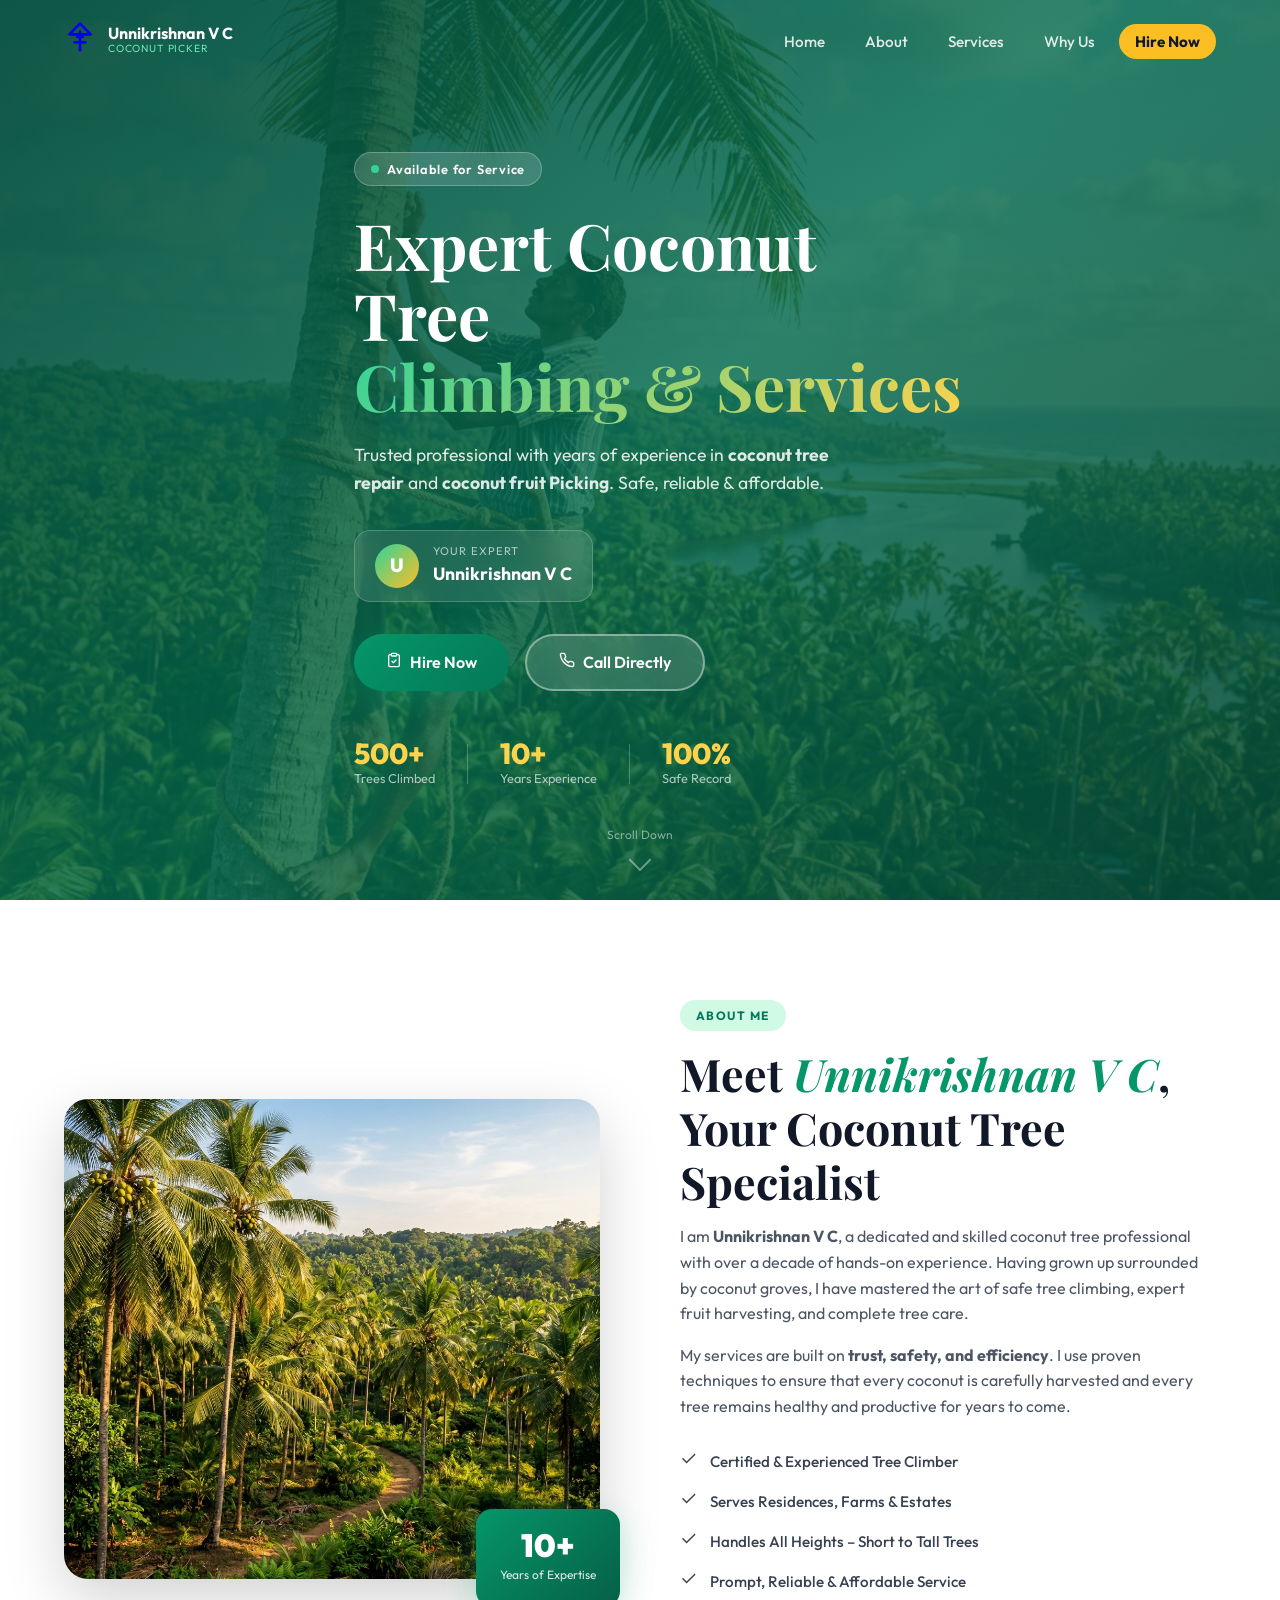
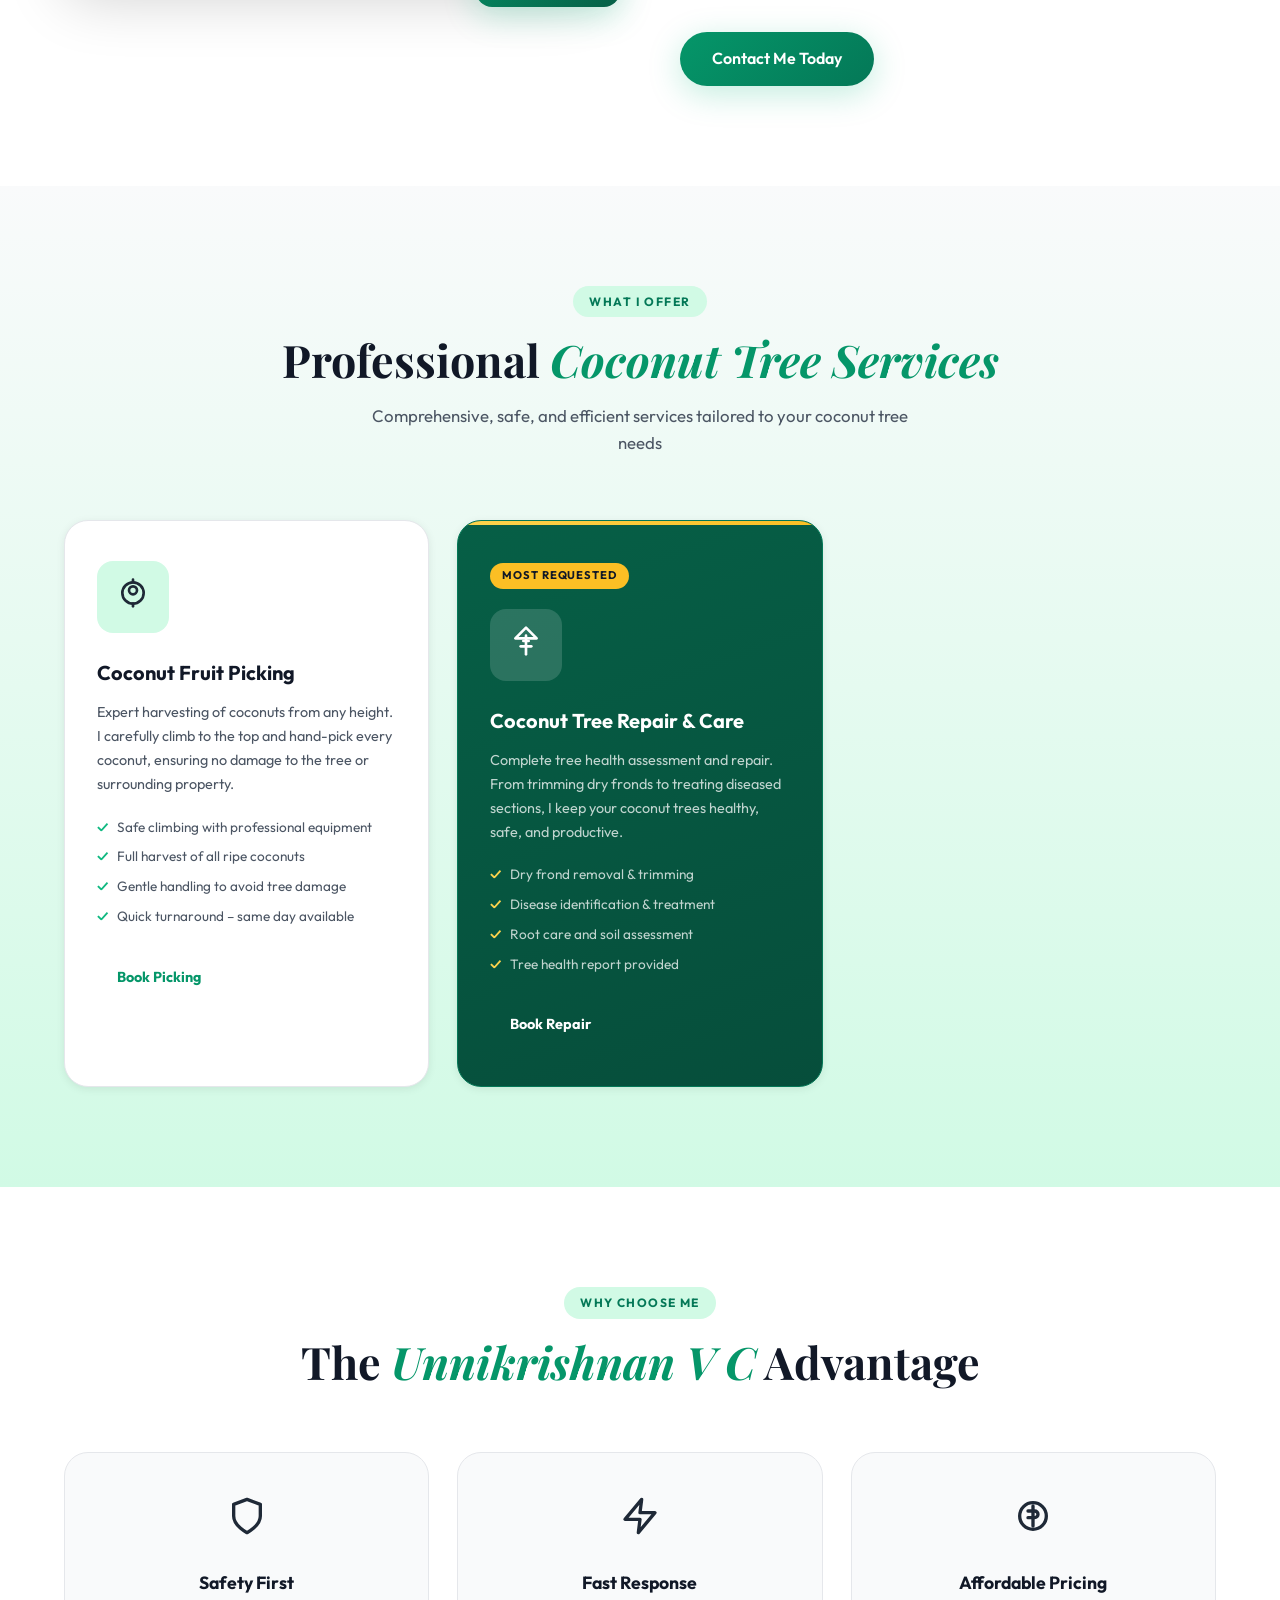
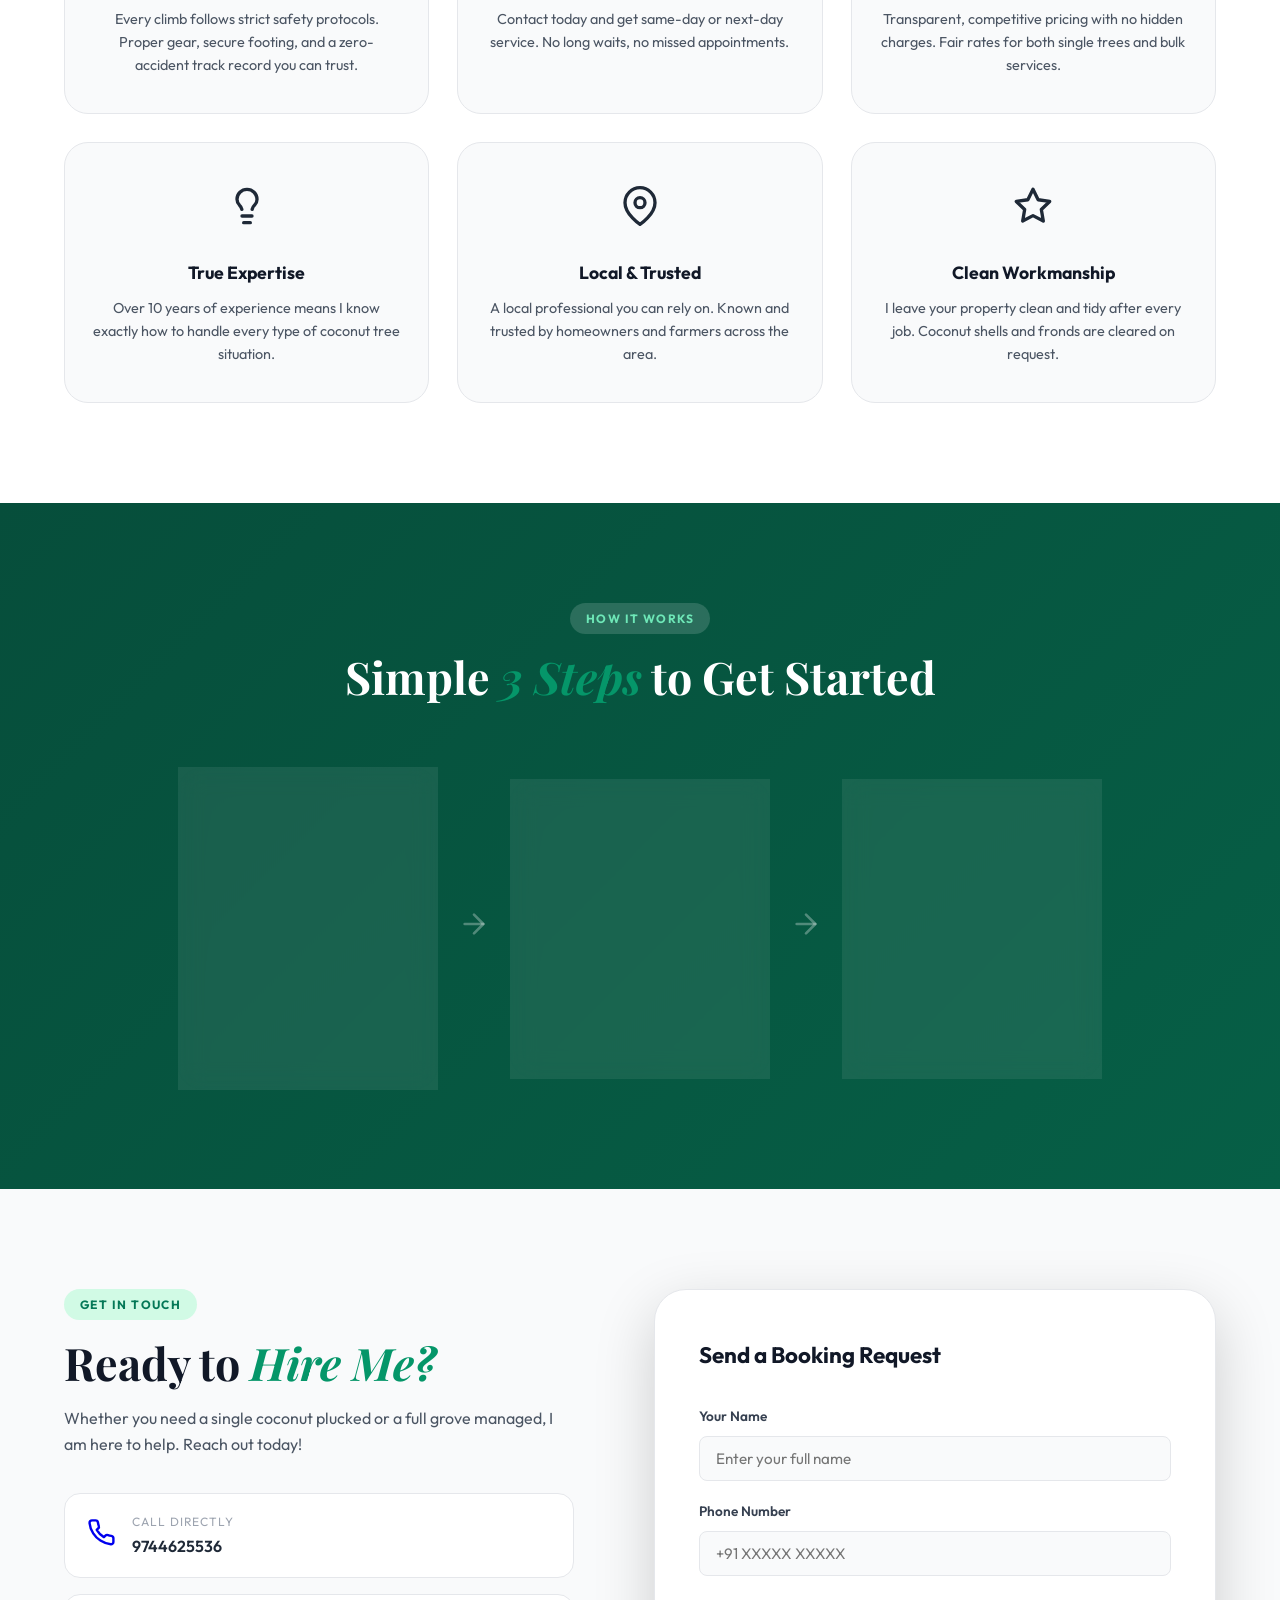
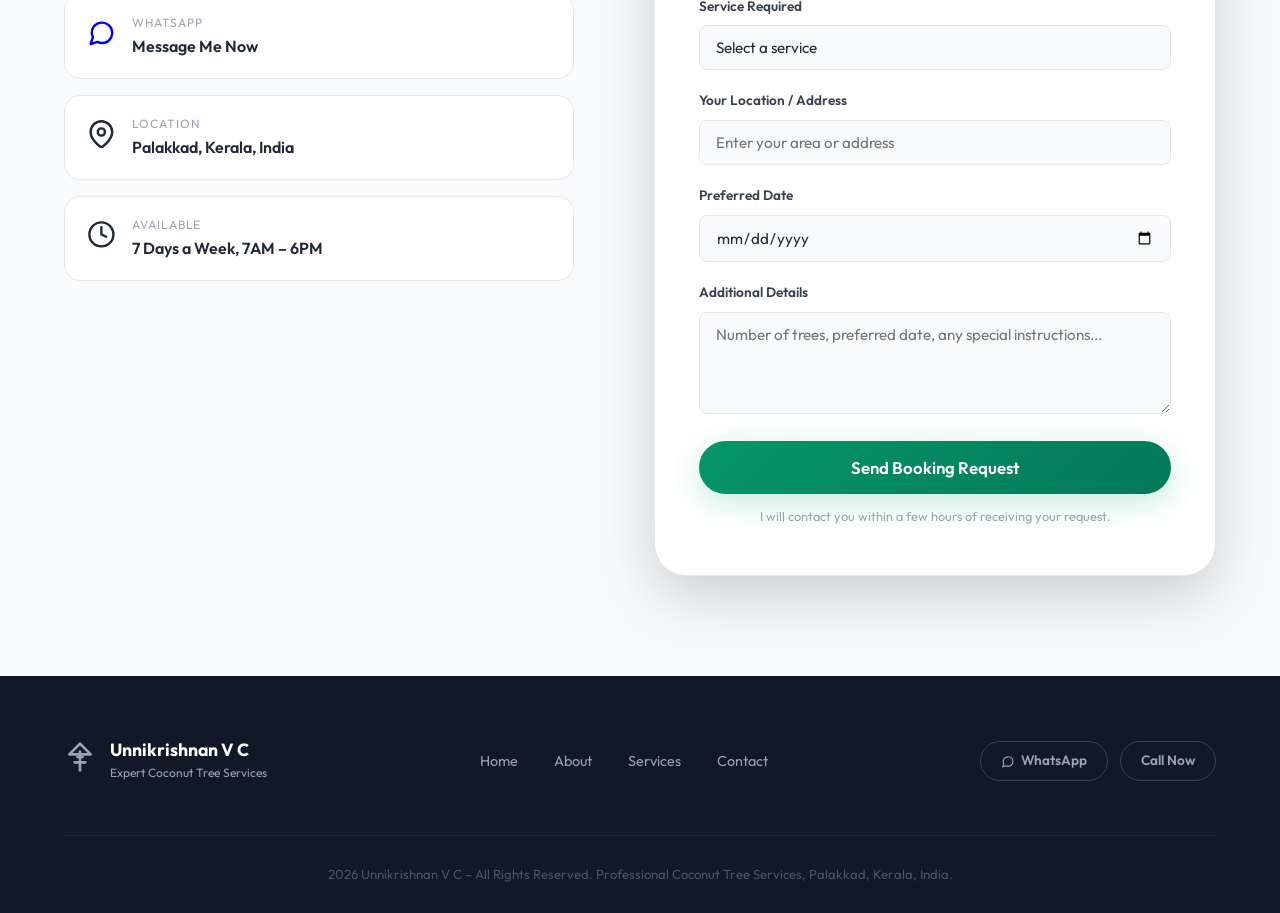
==== commit c6598bee: "Add Telegram bot integration for contact form submissions" ====
--- a/index.html
+++ b/index.html
@@ -183,7 +183,7 @@
           </div>
         </div>
         <div class="contact-form-wrap">
-          <form class="contact-form" id="contactForm" action="https://docs.google.com/forms/d/e/1FAIpQLSdv_qz6iMBsb55a2IoOGZyjsC4m3BlcwzuH-w59z_ya_47IwQ/formResponse" method="POST" target="hidden_iframe" novalidate>
+          <form class="contact-form" id="contactForm"   target="hidden_iframe" novalidate>
             <h3 class="form-title">Send a Booking Request</h3>
             <div class="form-group">
               <label for="name">Your Name</label>
@@ -262,3 +262,4 @@
 </html>
 
 
+
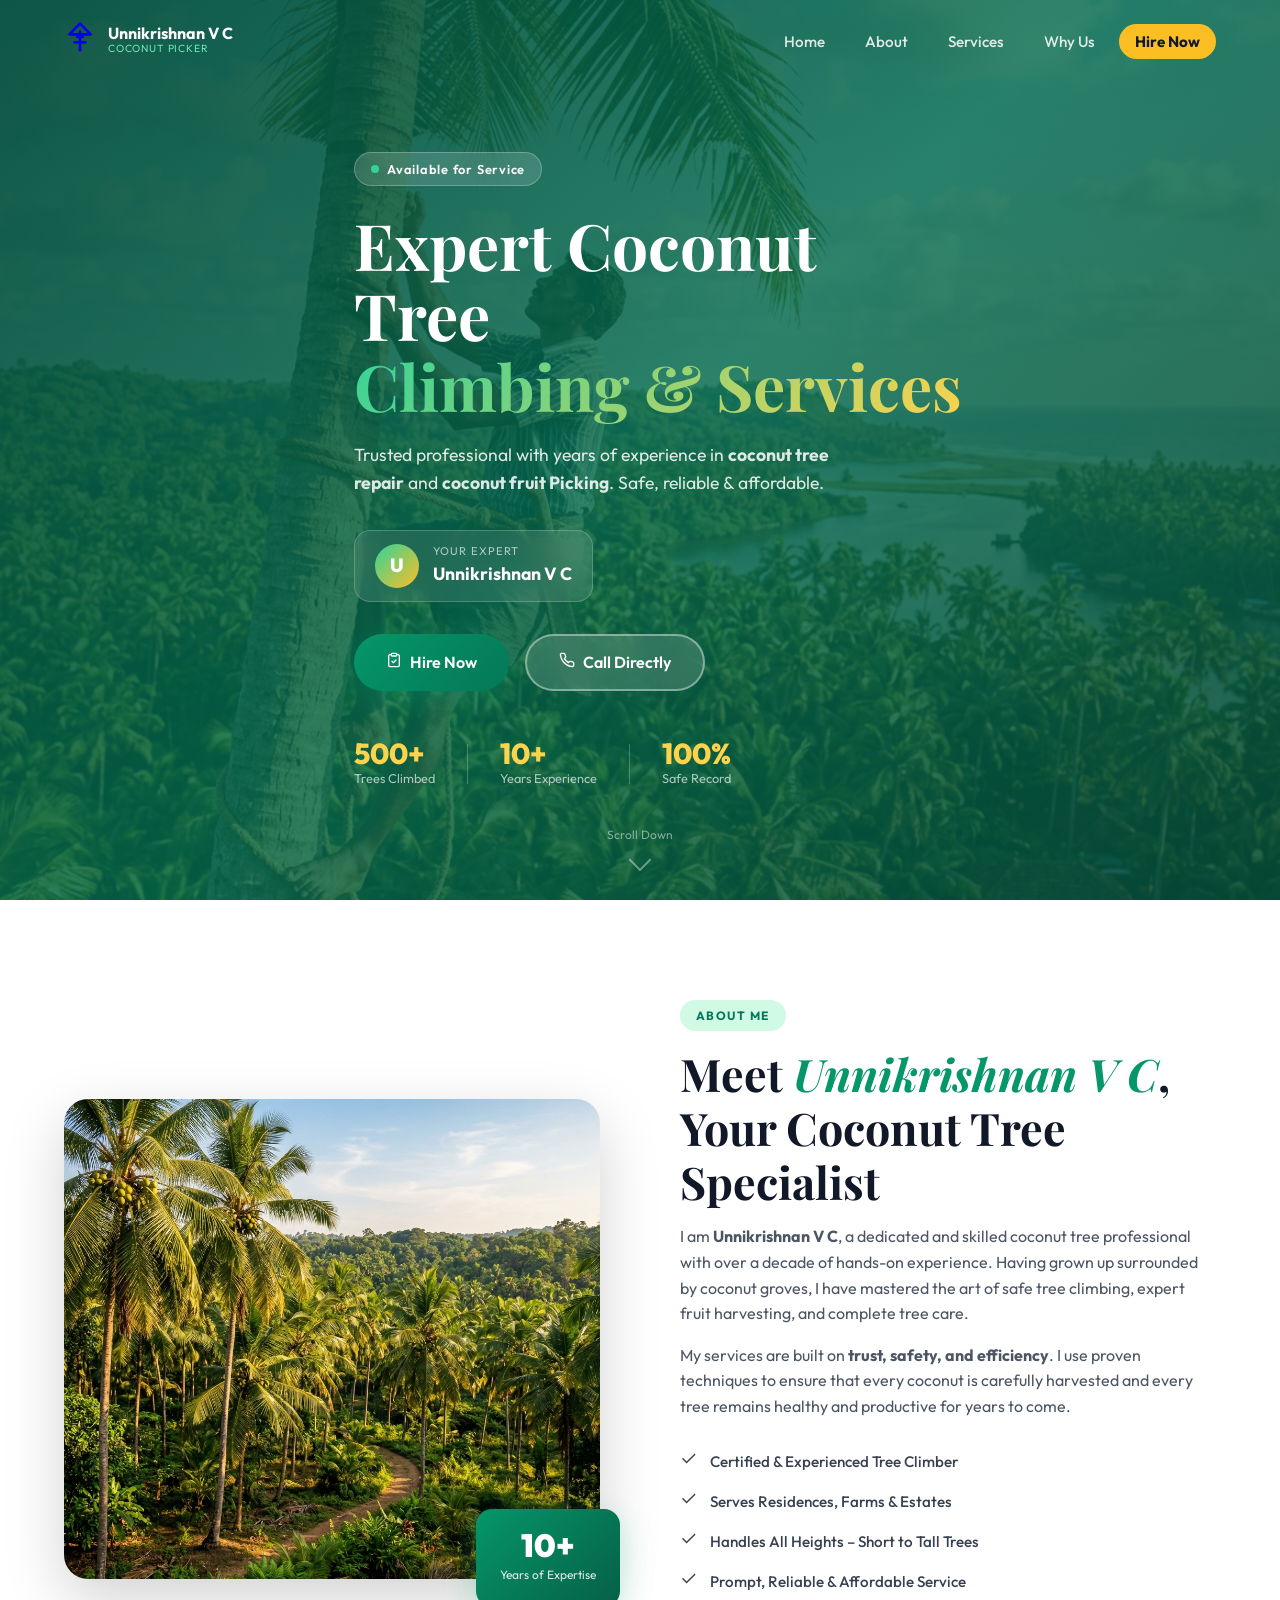
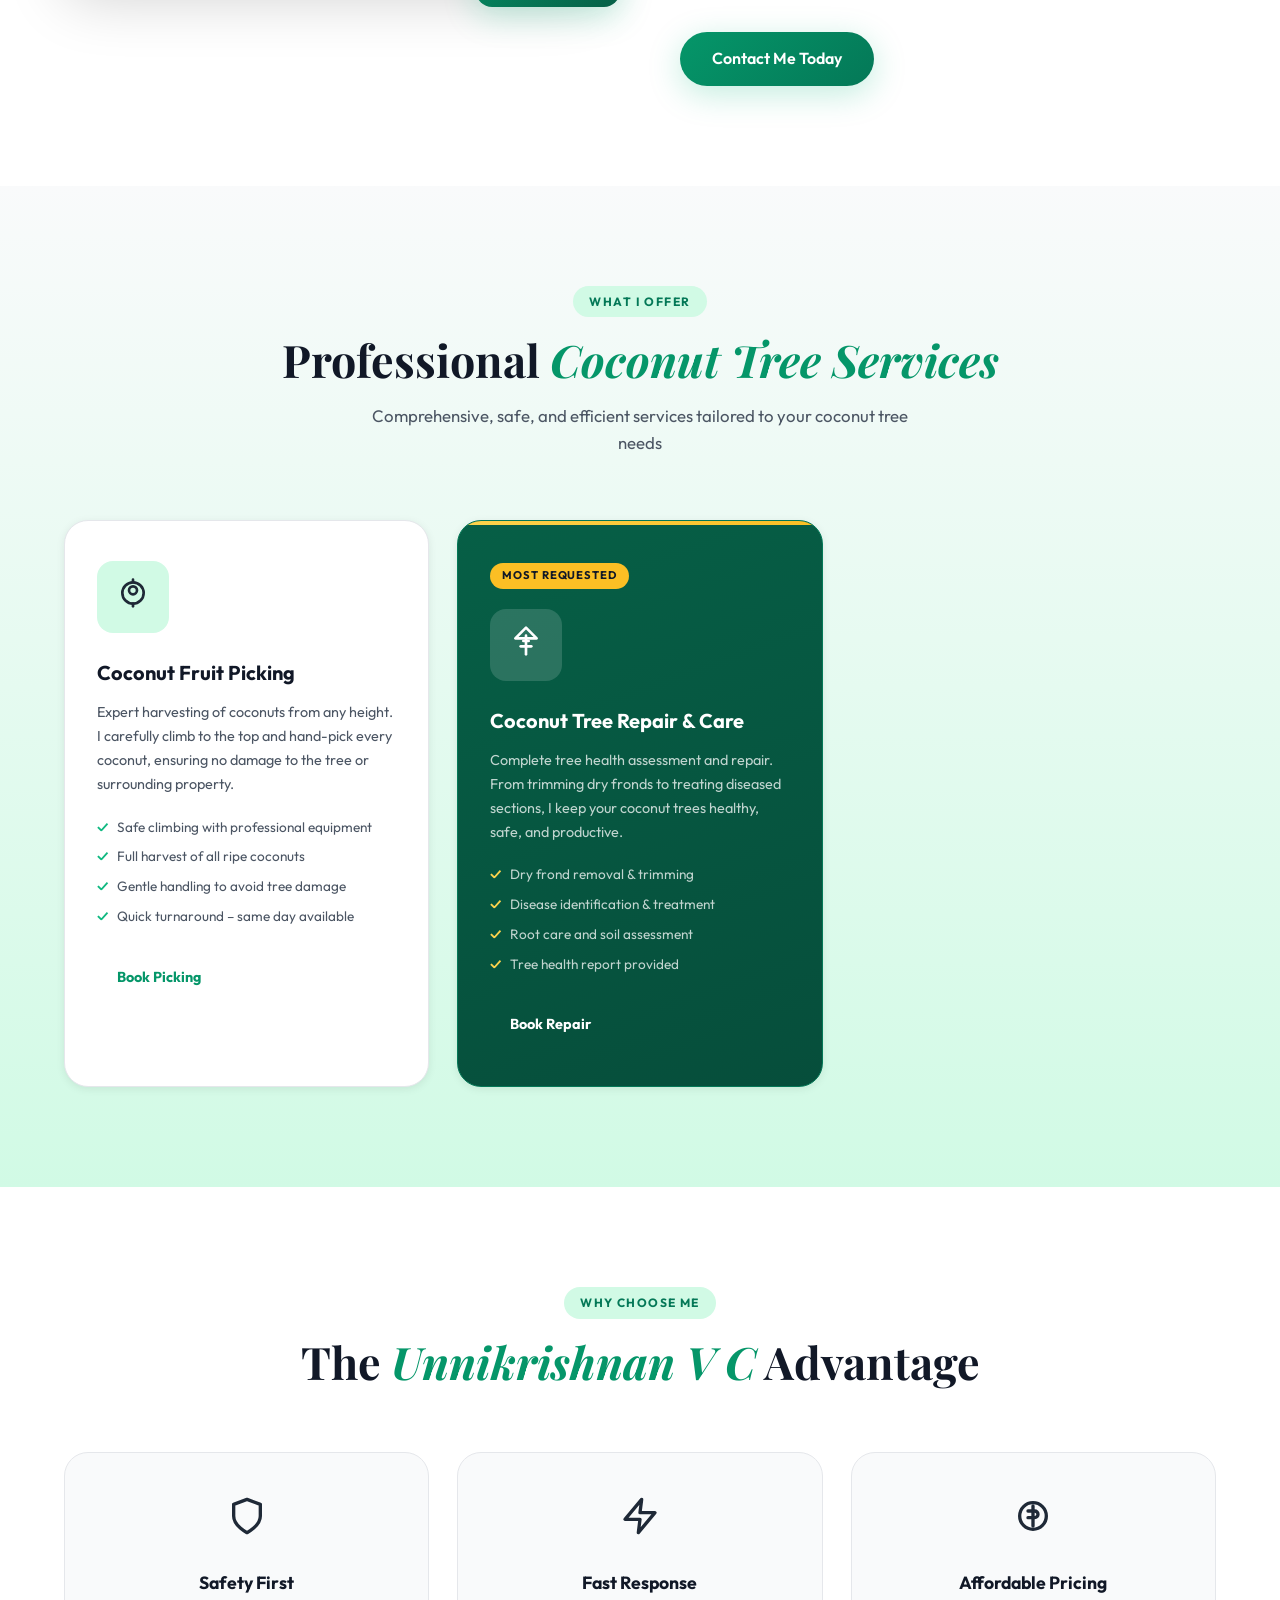
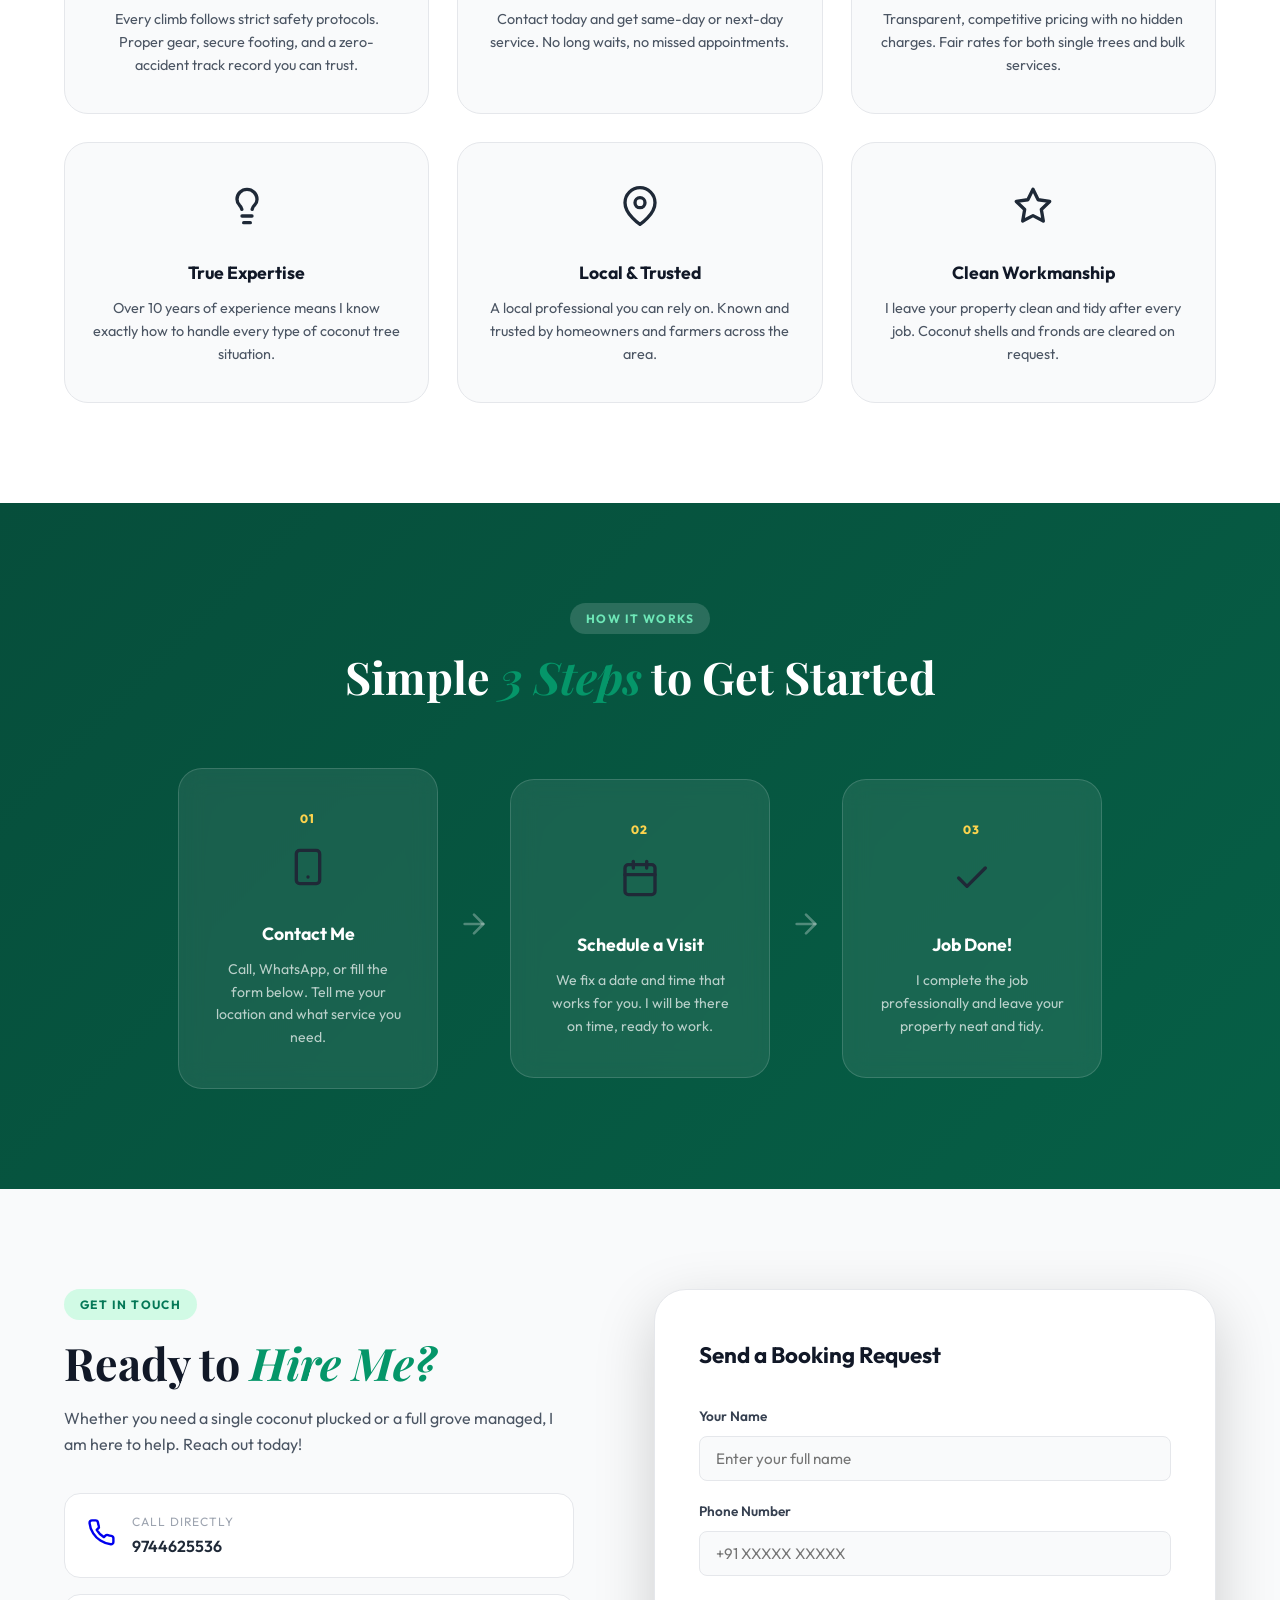
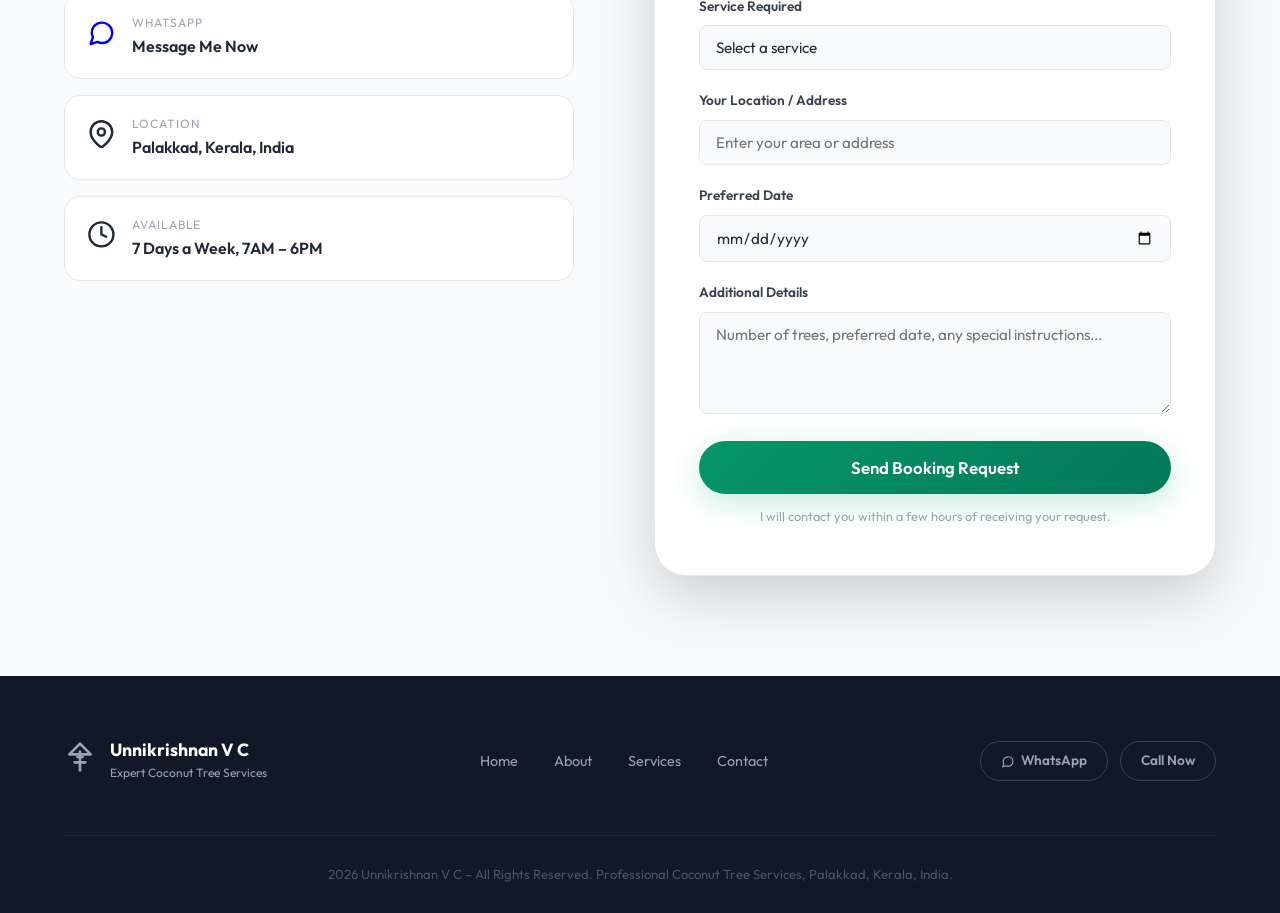
==== commit 226419dd: "Fix: restore missing form action URL" ====
--- a/index.html
+++ b/index.html
@@ -183,7 +183,7 @@
           </div>
         </div>
         <div class="contact-form-wrap">
-          <form class="contact-form" id="contactForm"   target="hidden_iframe" novalidate>
+          <form class="contact-form" id="contactForm" action="https://docs.google.com/forms/d/e/1FAIpQLSdv_qz6iMBsb55a2IoOGZyjsC4m3BlcwzuH-w59z_ya_47IwQ/formResponse" method="POST" target="hidden_iframe" novalidate>
             <h3 class="form-title">Send a Booking Request</h3>
             <div class="form-group">
               <label for="name">Your Name</label>
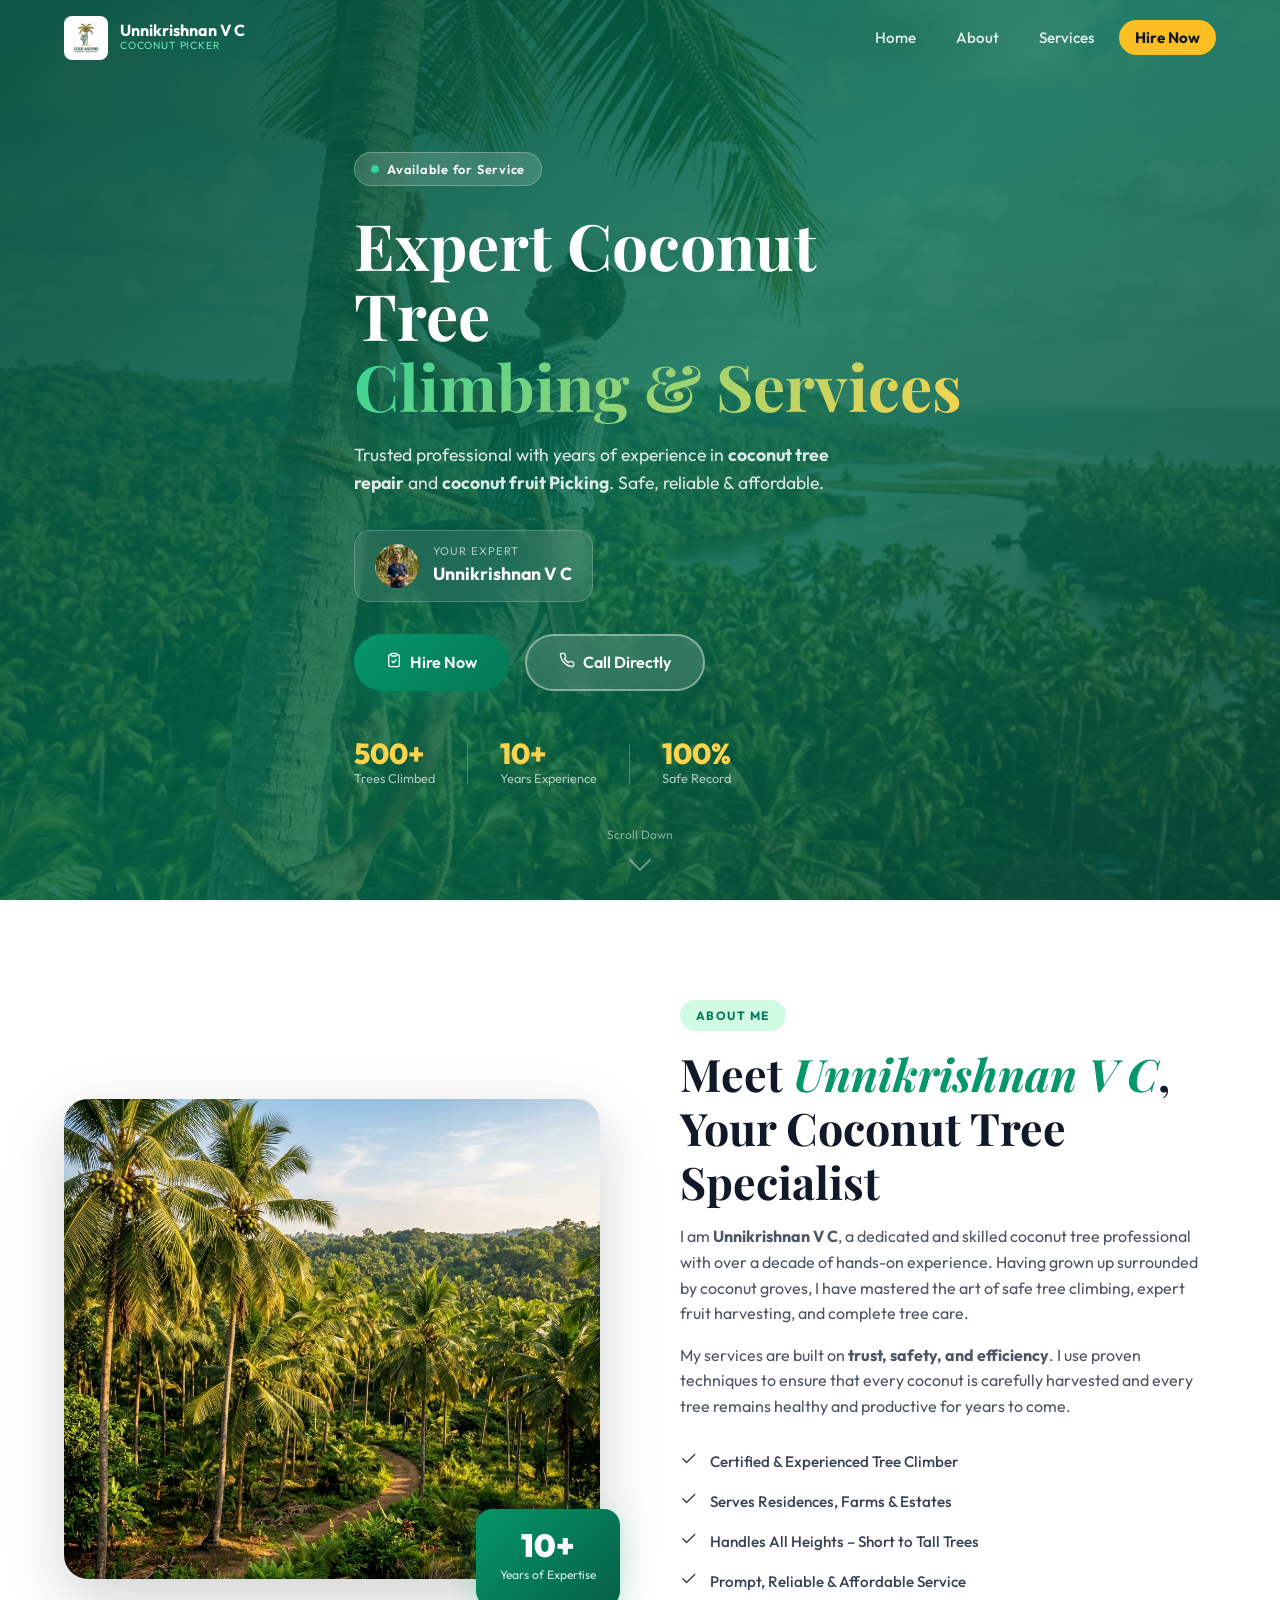
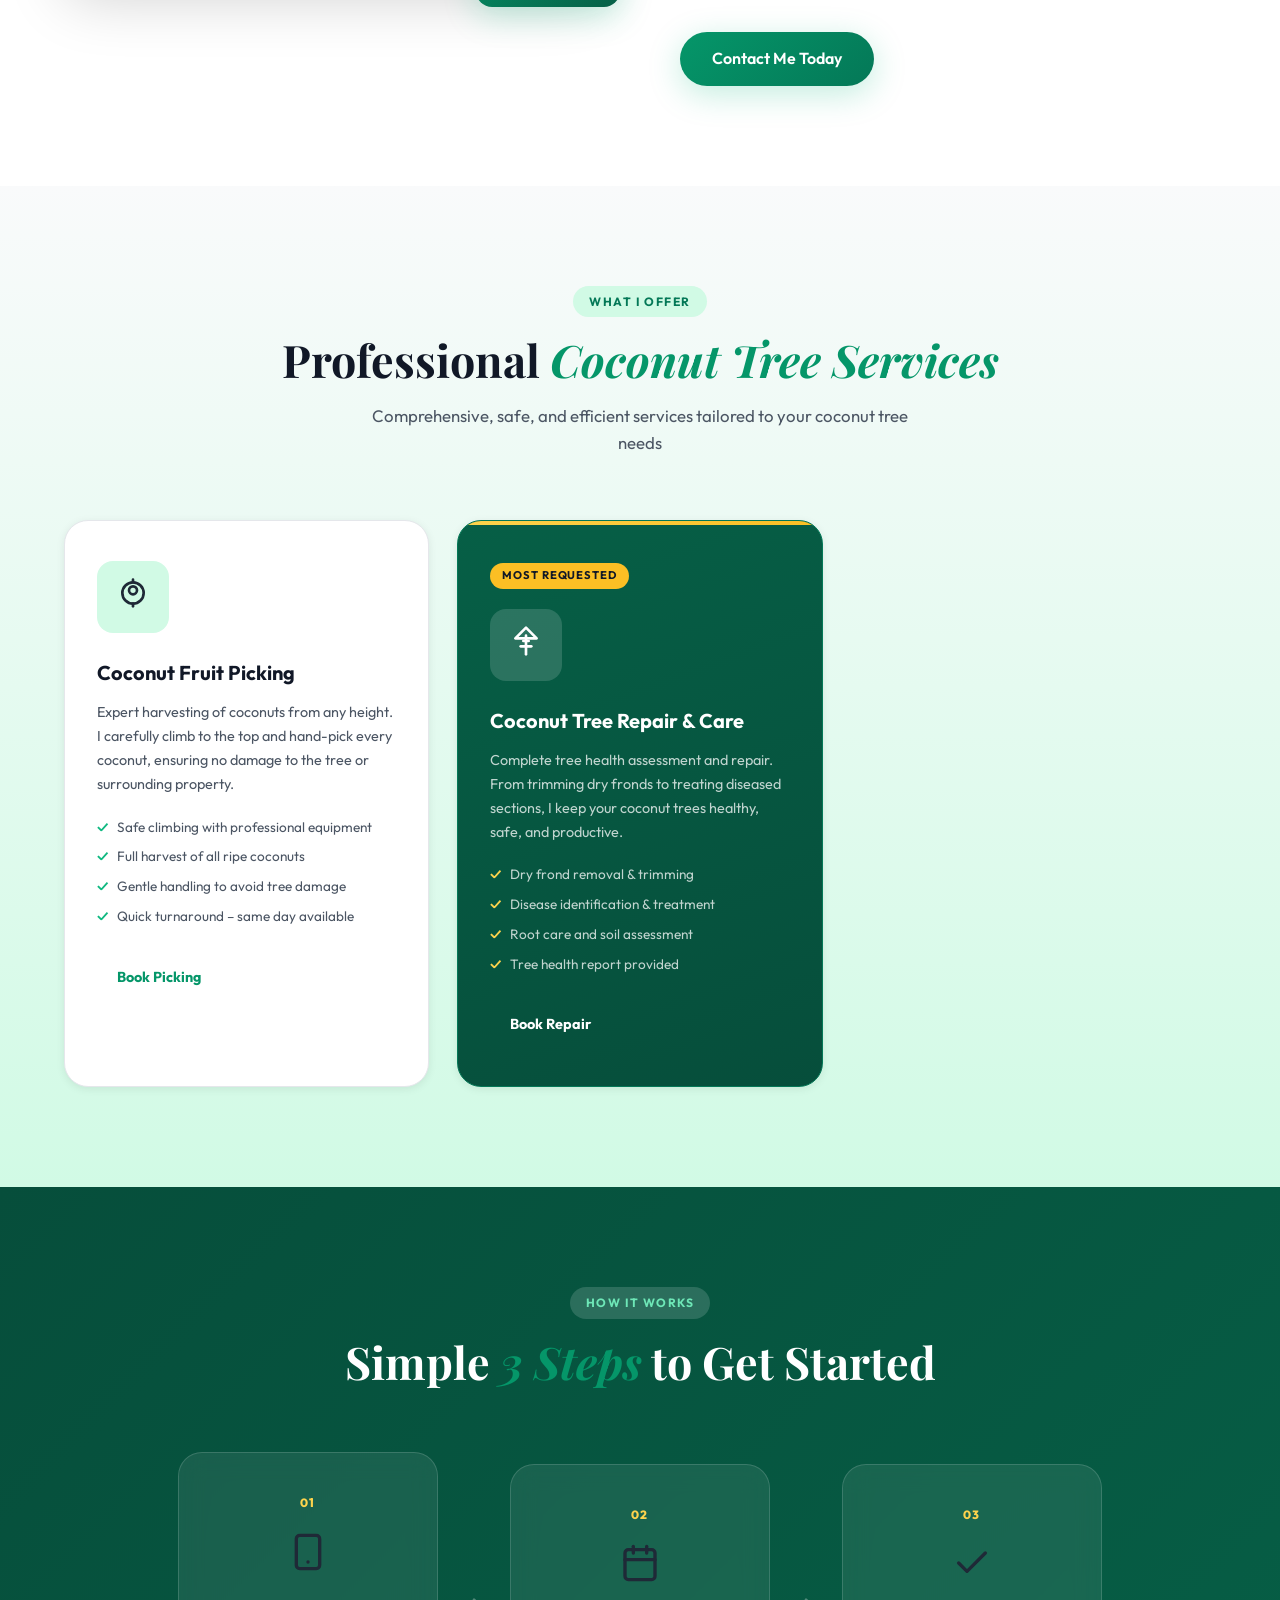
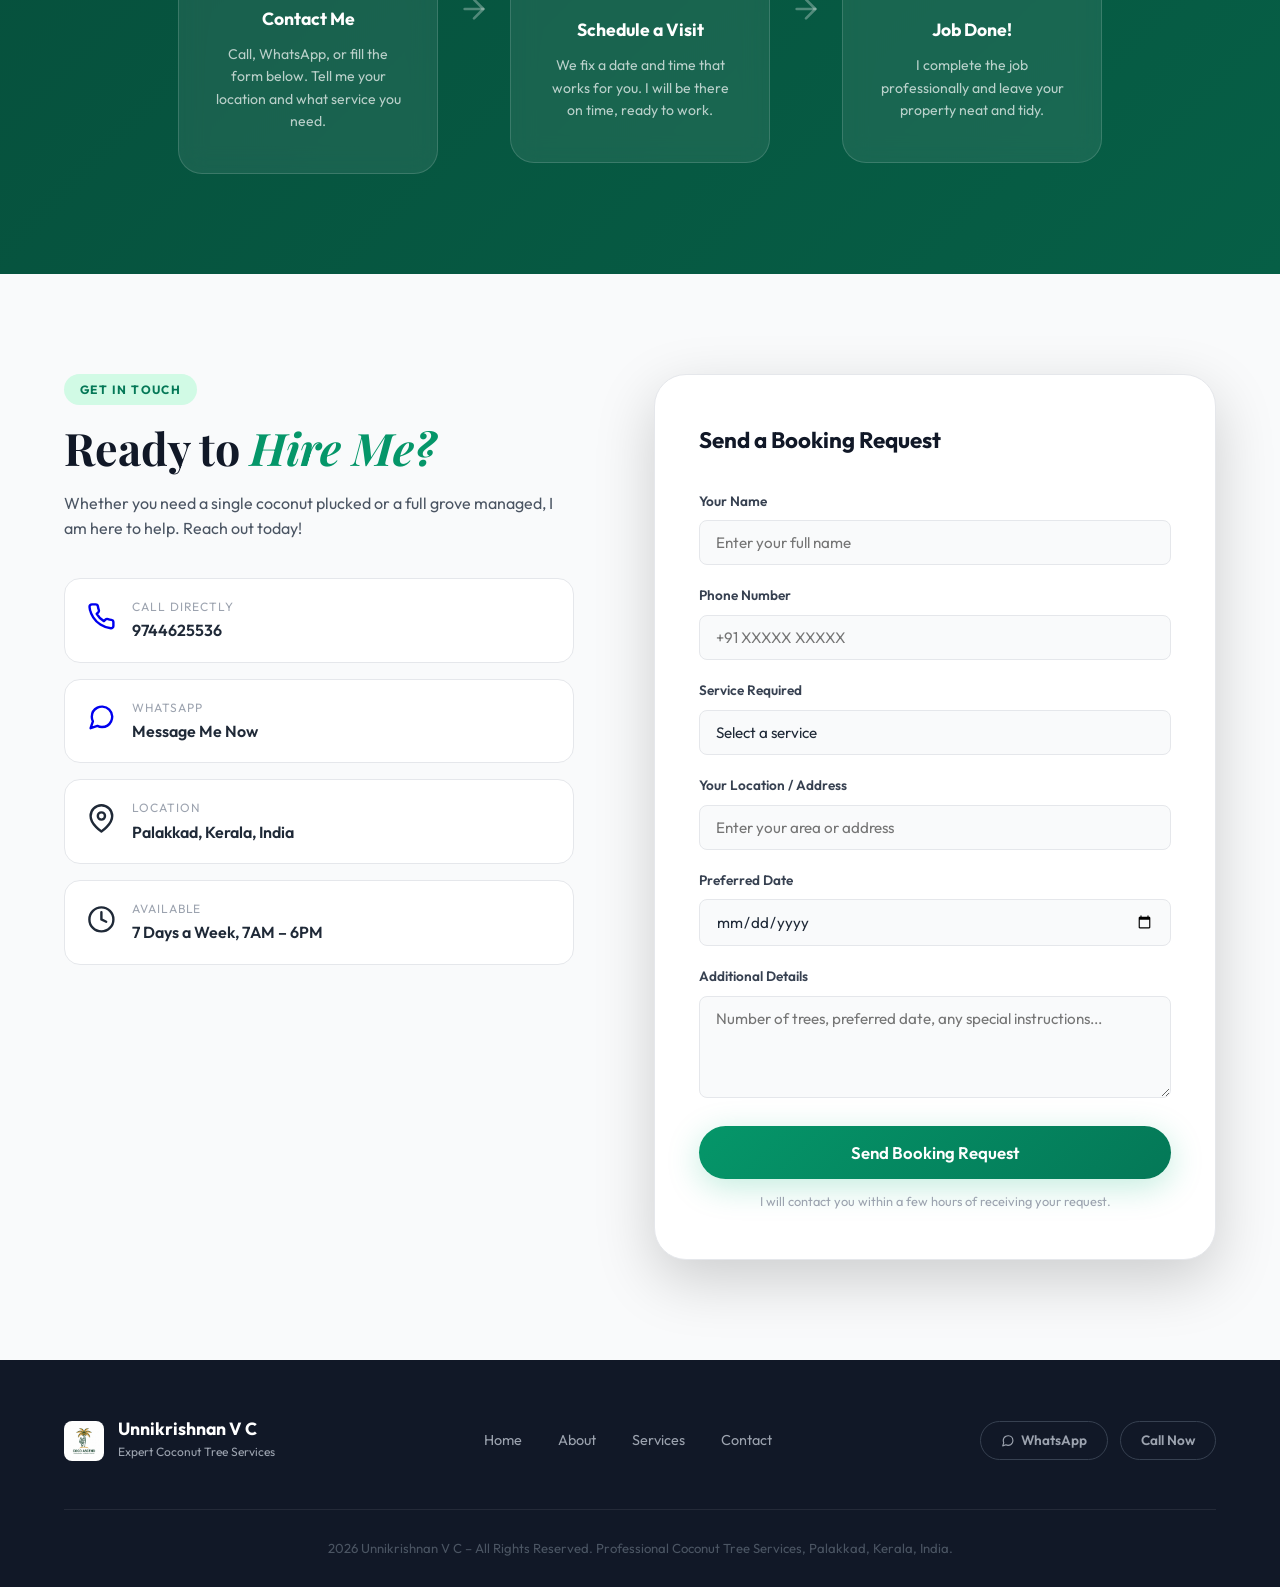
==== commit 2c089dbd: "Update profile picture, add logo, remove why-us section" ====
--- a/index.html
+++ b/index.html
@@ -1,4 +1,4 @@
-﻿<!DOCTYPE html>
+<!DOCTYPE html>
 <html lang="en">
 <head>
   <meta charset="UTF-8" />
@@ -10,12 +10,13 @@
   <link rel="preconnect" href="https://fonts.gstatic.com" crossorigin />
   <link href="https://fonts.googleapis.com/css2?family=Outfit:wght@300;400;500;600;700;800;900&family=Playfair+Display:ital,wght@0,700;1,600&display=swap" rel="stylesheet" />
   <link rel="stylesheet" href="style.css" />
+  <link rel="icon" type="image/png" href="logo.png" />
 </head>
 <body>
   <nav class="navbar" id="navbar">
     <div class="nav-container">
       <a href="#home" class="nav-logo">
-        <span class="logo-icon"><svg viewBox="0 0 24 24" width="1em" height="1em" fill="none" stroke="currentColor" stroke-width="2" stroke-linecap="round" stroke-linejoin="round"><path d="M12 22V8"/><path d="M12 2 4 10h16z"/><path d="M8 16h8"/><path d="M10 12h4"/></svg></span>
+        <img src="logo.png" alt="Logo" style="height: 44px; width: 44px; border-radius: 8px; object-fit: cover;" />
         <div>
           <span class="logo-name">Unnikrishnan V C</span>
           <span class="logo-tag">Coconut Picker</span>
@@ -25,7 +26,6 @@
         <li><a href="#home" class="nav-link">Home</a></li>
         <li><a href="#about" class="nav-link">About</a></li>
         <li><a href="#services" class="nav-link">Services</a></li>
-        <li><a href="#why-us" class="nav-link">Why Us</a></li>
         <li><a href="#contact" class="nav-link hire-btn">Hire Now</a></li>
       </ul>
       <button class="hamburger" id="hamburger" aria-label="Toggle menu">
@@ -42,7 +42,7 @@
       <h1 class="hero-title">Expert Coconut Tree<br/><span class="gradient-text">Climbing &amp; Services</span></h1>
       <p class="hero-subtitle">Trusted professional with years of experience in <strong>coconut tree repair</strong> and <strong>coconut fruit Picking</strong>. Safe, reliable &amp; affordable.</p>
       <div class="hero-name-card">
-        <div class="name-avatar">U</div>
+        <img src="profile.png" alt="Unnikrishnan V C" class="name-avatar" style="object-fit: cover; padding: 0;" />
         <div><span class="name-label">Your Expert</span><span class="name-full">Unnikrishnan V C</span></div>
       </div>
       <div class="hero-cta">
@@ -123,22 +123,6 @@
     </div>
   </section>
 
-  <section class="why-us" id="why-us">
-    <div class="container">
-      <div class="section-header">
-        <div class="section-tag">Why Choose Me</div>
-        <h2 class="section-title">The <em>Unnikrishnan V C</em> Advantage</h2>
-      </div>
-      <div class="why-grid">
-        <div class="why-card" id="why-safety"><div class="why-icon"><svg viewBox="0 0 24 24" width="1em" height="1em" fill="none" stroke="currentColor" stroke-width="2" stroke-linecap="round" stroke-linejoin="round"><path d="M12 22s8-4 8-10V5l-8-3-8 3v7c0 6 8 10 8 10z"/></svg></div><h4>Safety First</h4><p>Every climb follows strict safety protocols. Proper gear, secure footing, and a zero-accident track record you can trust.</p></div>
-        <div class="why-card" id="why-speed"><div class="why-icon"><svg viewBox="0 0 24 24" width="1em" height="1em" fill="none" stroke="currentColor" stroke-width="2" stroke-linecap="round" stroke-linejoin="round"><polygon points="13 2 3 14 12 14 11 22 21 10 12 10 13 2"/></svg></div><h4>Fast Response</h4><p>Contact today and get same-day or next-day service. No long waits, no missed appointments.</p></div>
-        <div class="why-card" id="why-price"><div class="why-icon"><svg viewBox="0 0 24 24" width="1em" height="1em" fill="none" stroke="currentColor" stroke-width="2" stroke-linecap="round" stroke-linejoin="round"><circle cx="12" cy="12" r="8"/><path d="M12 6v12"/><path d="M9 9h4a2 2 0 1 1 0 4H9"/></svg></div><h4>Affordable Pricing</h4><p>Transparent, competitive pricing with no hidden charges. Fair rates for both single trees and bulk services.</p></div>
-        <div class="why-card" id="why-expert"><div class="why-icon"><svg viewBox="0 0 24 24" width="1em" height="1em" fill="none" stroke="currentColor" stroke-width="2" stroke-linecap="round" stroke-linejoin="round"><path d="M9 18h6"/><path d="M10 22h4"/><path d="M15.09 14c.18-.98.65-1.74 1.41-2.5A4.65 4.65 0 0 0 18 8 6 6 0 0 0 6 8c0 1 .23 2.23 1.5 3.5A4.61 4.61 0 0 1 8.91 14"/></svg></div><h4>True Expertise</h4><p>Over 10 years of experience means I know exactly how to handle every type of coconut tree situation.</p></div>
-        <div class="why-card" id="why-local"><div class="why-icon"><svg viewBox="0 0 24 24" width="1em" height="1em" fill="none" stroke="currentColor" stroke-width="2" stroke-linecap="round" stroke-linejoin="round"><path d="M21 10c0 7-9 13-9 13s-9-6-9-13a9 9 0 0 1 18 0z"/><circle cx="12" cy="10" r="3"/></svg></div><h4>Local &amp; Trusted</h4><p>A local professional you can rely on. Known and trusted by homeowners and farmers across the area.</p></div>
-        <div class="why-card" id="why-clean"><div class="why-icon"><svg viewBox="0 0 24 24" width="1em" height="1em" fill="none" stroke="currentColor" stroke-width="2" stroke-linecap="round" stroke-linejoin="round"><polygon points="12 2 15.09 8.26 22 9.27 17 14.14 18.18 21.02 12 17.77 5.82 21.02 7 14.14 2 9.27 8.91 8.26 12 2"/></svg></div><h4>Clean Workmanship</h4><p>I leave your property clean and tidy after every job. Coconut shells and fronds are cleared on request.</p></div>
-      </div>
-    </div>
-  </section>
 
   <section class="process">
     <div class="container">
@@ -238,7 +222,7 @@
     <div class="container">
       <div class="footer-top">
         <div class="footer-brand">
-          <span style="font-size:2rem;"><svg viewBox="0 0 24 24" width="1em" height="1em" fill="none" stroke="currentColor" stroke-width="2" stroke-linecap="round" stroke-linejoin="round"><path d="M12 22V8"/><path d="M12 2 4 10h16z"/><path d="M8 16h8"/><path d="M10 12h4"/></svg></span>
+          <img src="logo.png" alt="Logo" style="height: 40px; width: 40px; border-radius: 8px; object-fit: cover;" />
           <div><span class="footer-name">Unnikrishnan V C</span><span class="footer-tagline">Expert Coconut Tree Services</span></div>
         </div>
         <div class="footer-links">
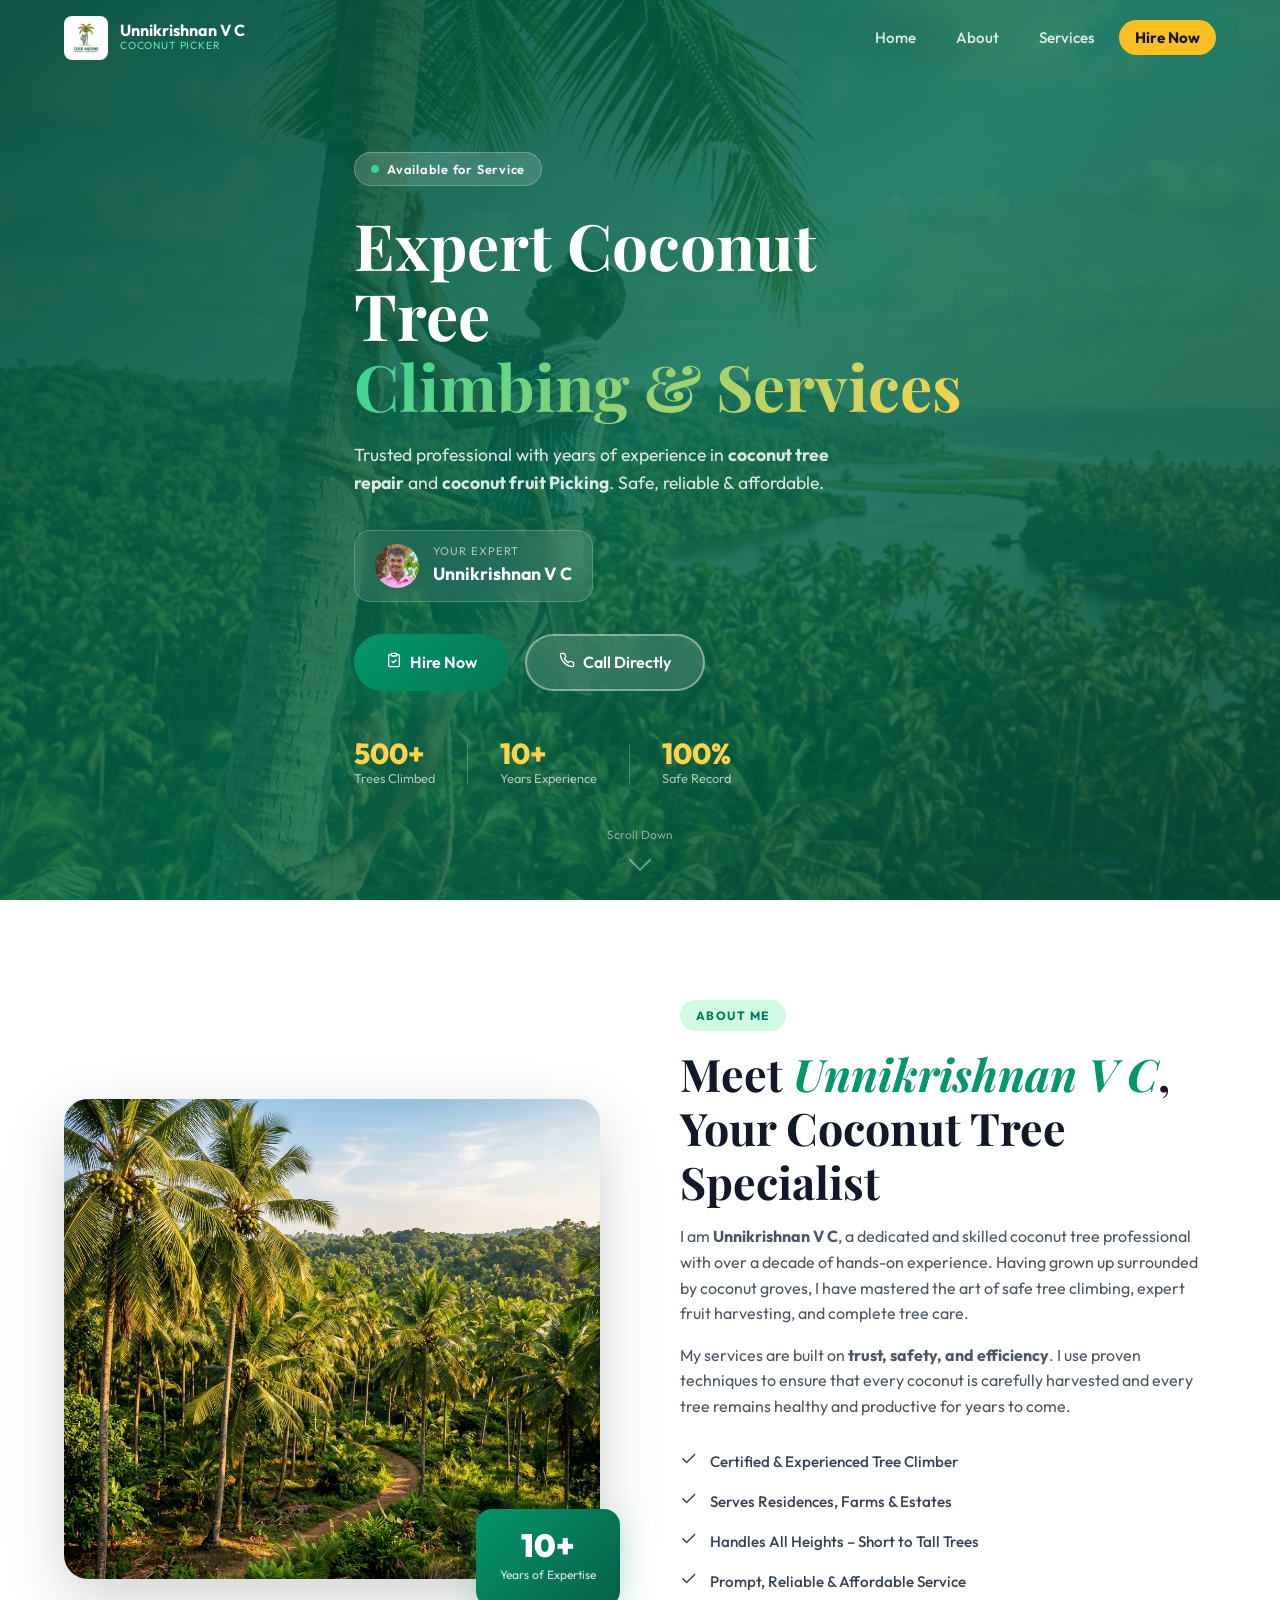
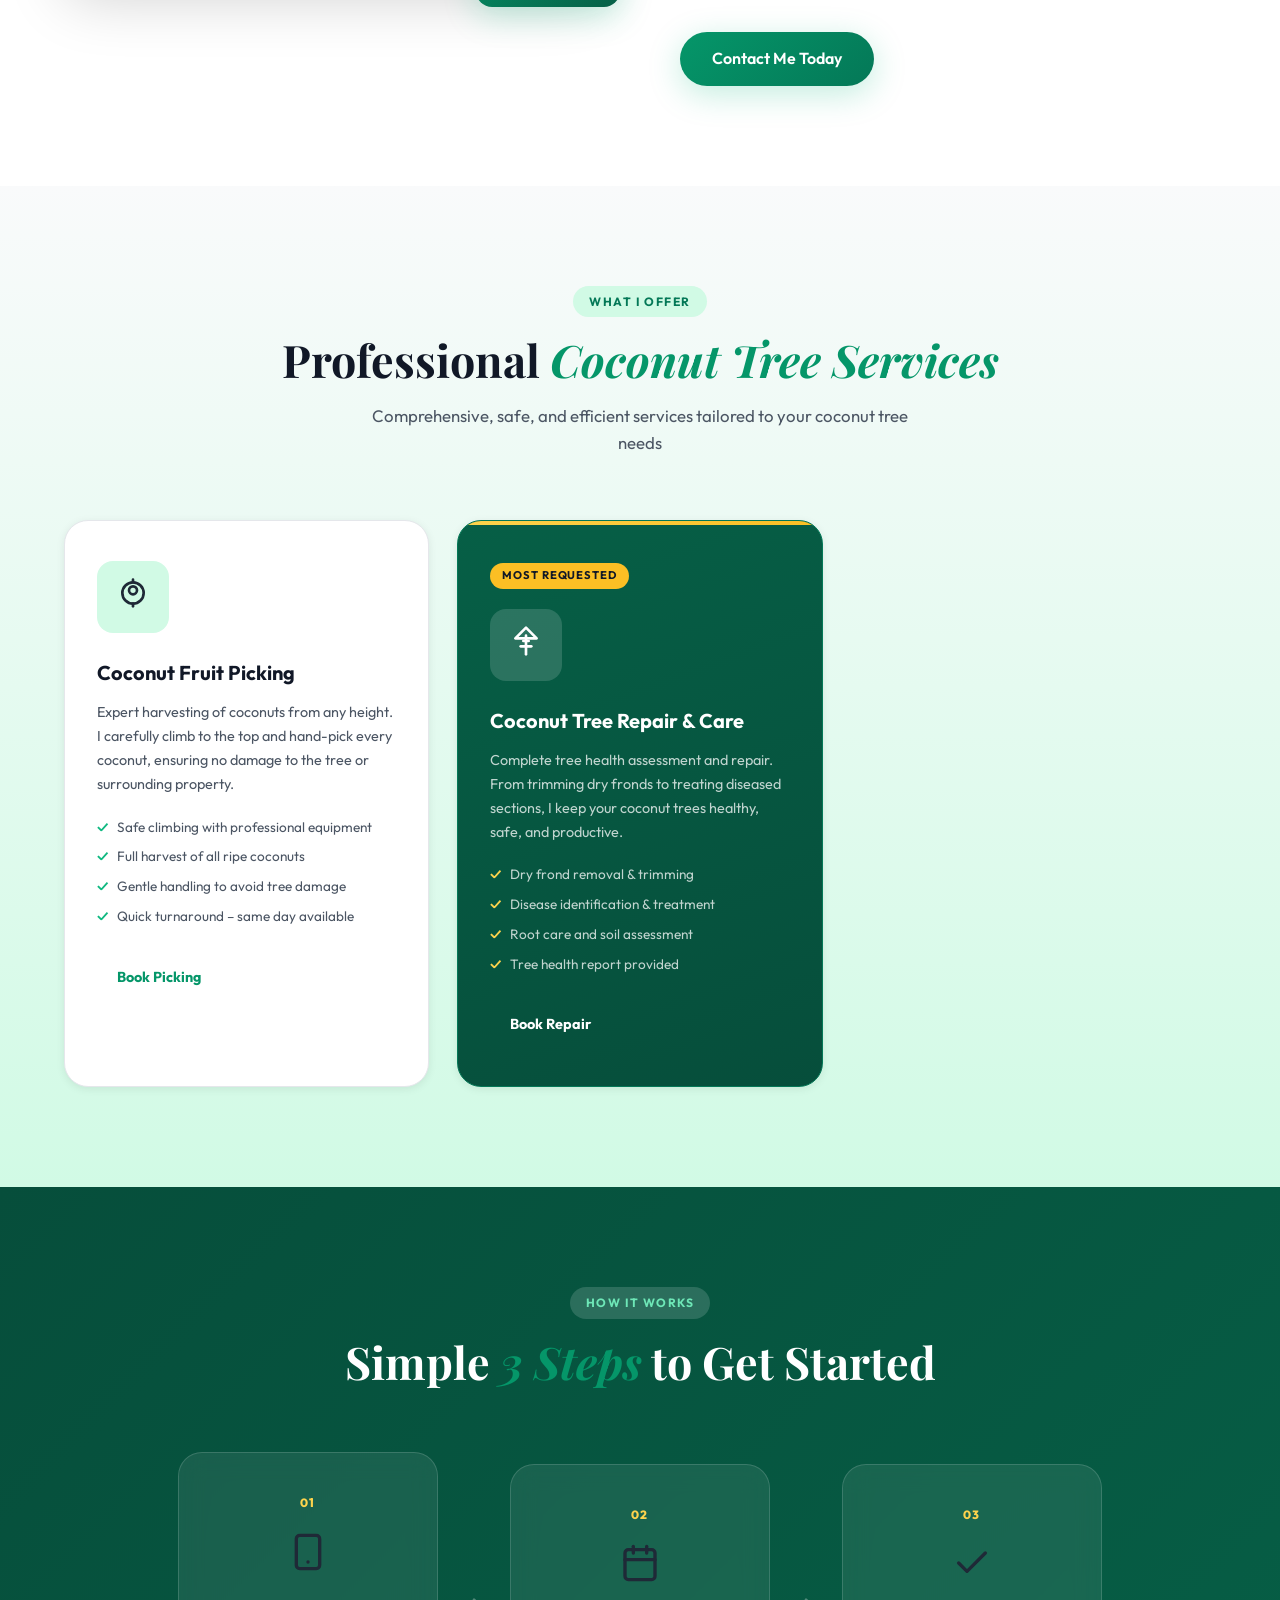
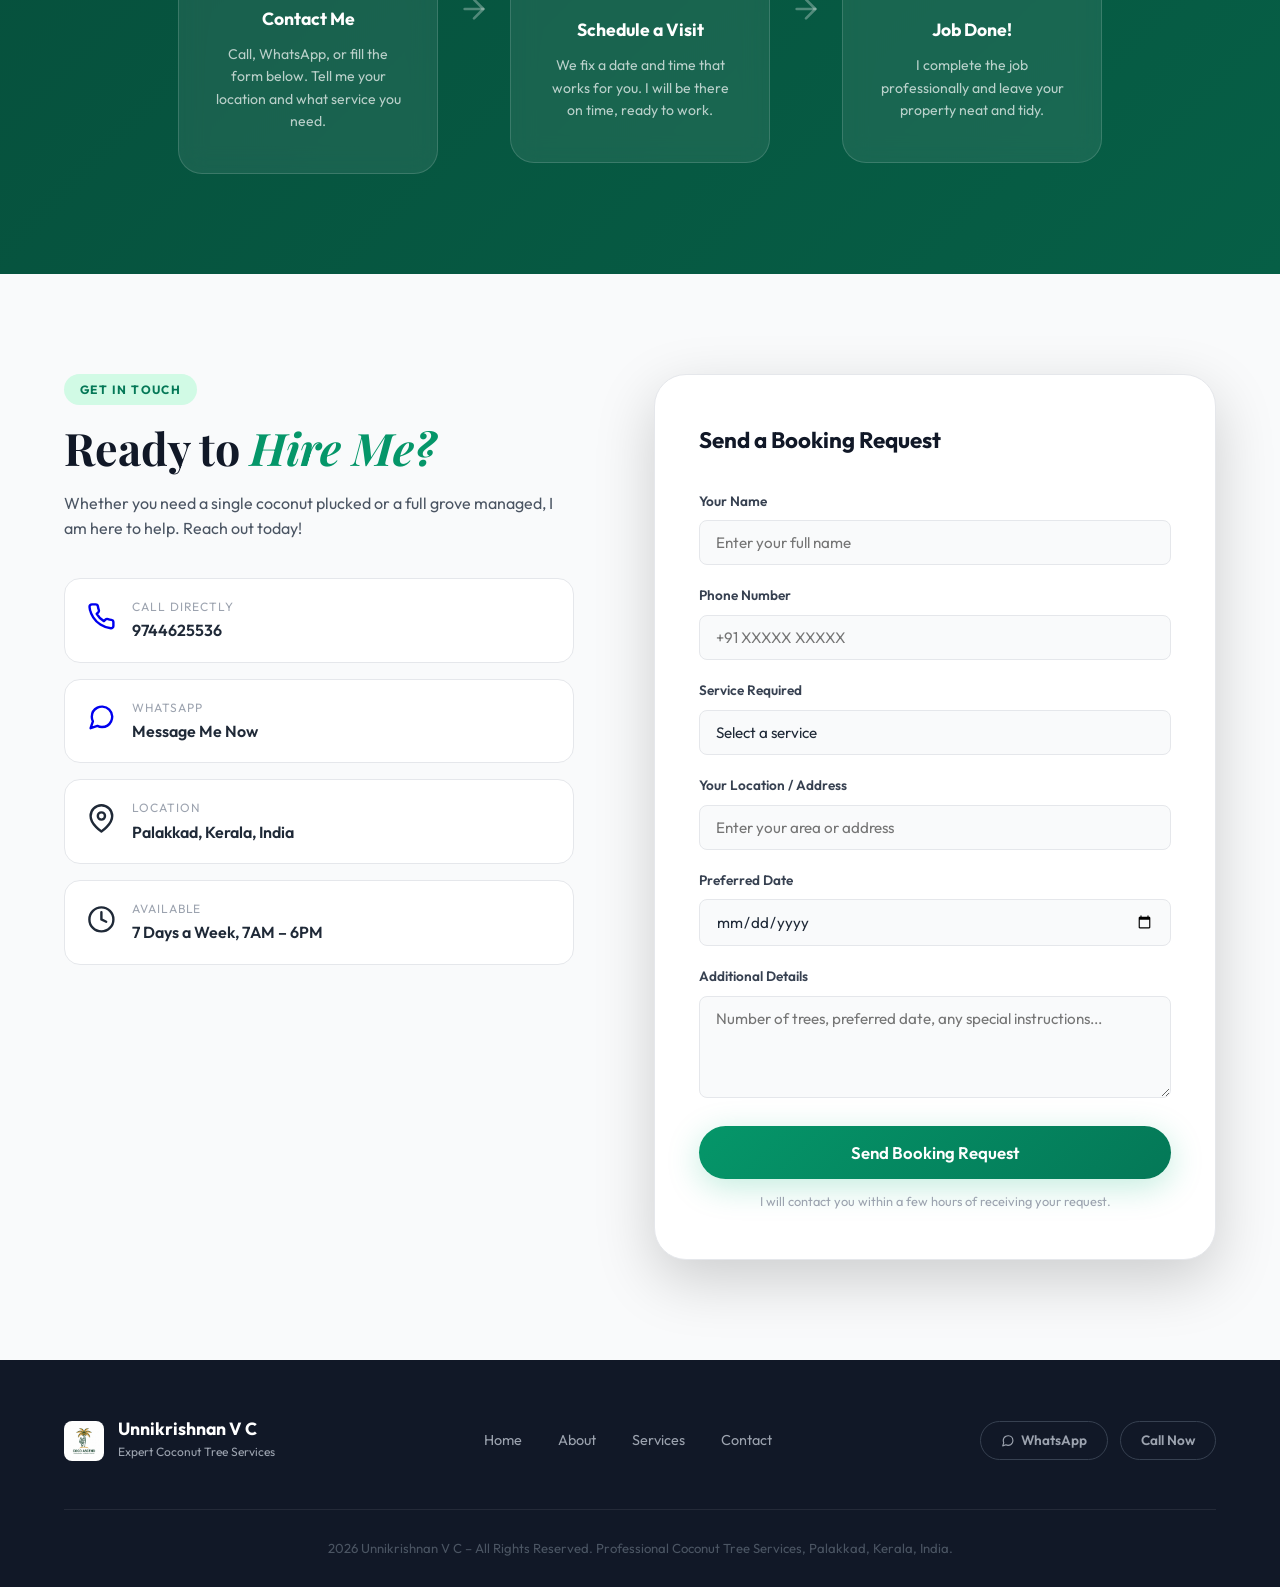
==== commit 2e66fe0d: "Update profile image to jpg" ====
--- a/index.html
+++ b/index.html
@@ -42,7 +42,7 @@
       <h1 class="hero-title">Expert Coconut Tree<br/><span class="gradient-text">Climbing &amp; Services</span></h1>
       <p class="hero-subtitle">Trusted professional with years of experience in <strong>coconut tree repair</strong> and <strong>coconut fruit Picking</strong>. Safe, reliable &amp; affordable.</p>
       <div class="hero-name-card">
-        <img src="profile.png" alt="Unnikrishnan V C" class="name-avatar" style="object-fit: cover; padding: 0;" />
+        <img src="profile.jpg" alt="Unnikrishnan V C" class="name-avatar" style="object-fit: cover; padding: 0;" />
         <div><span class="name-label">Your Expert</span><span class="name-full">Unnikrishnan V C</span></div>
       </div>
       <div class="hero-cta">
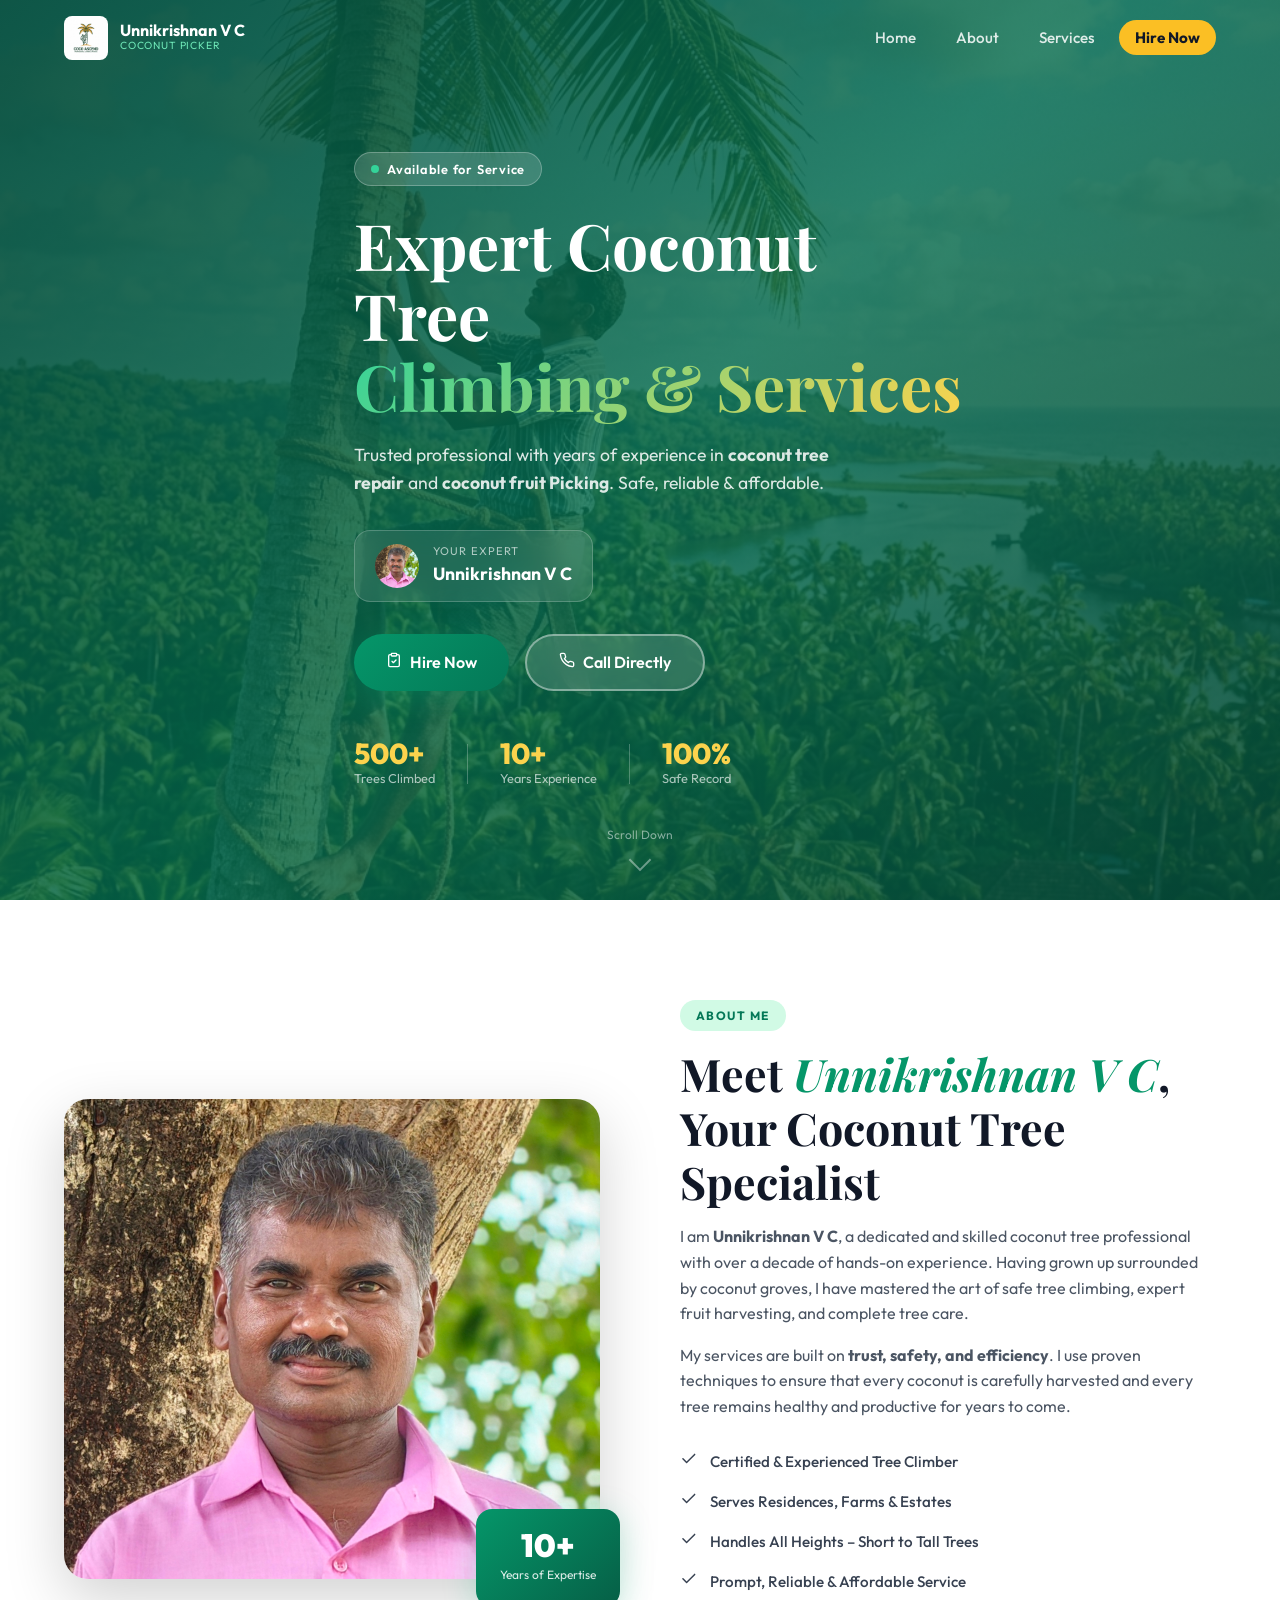
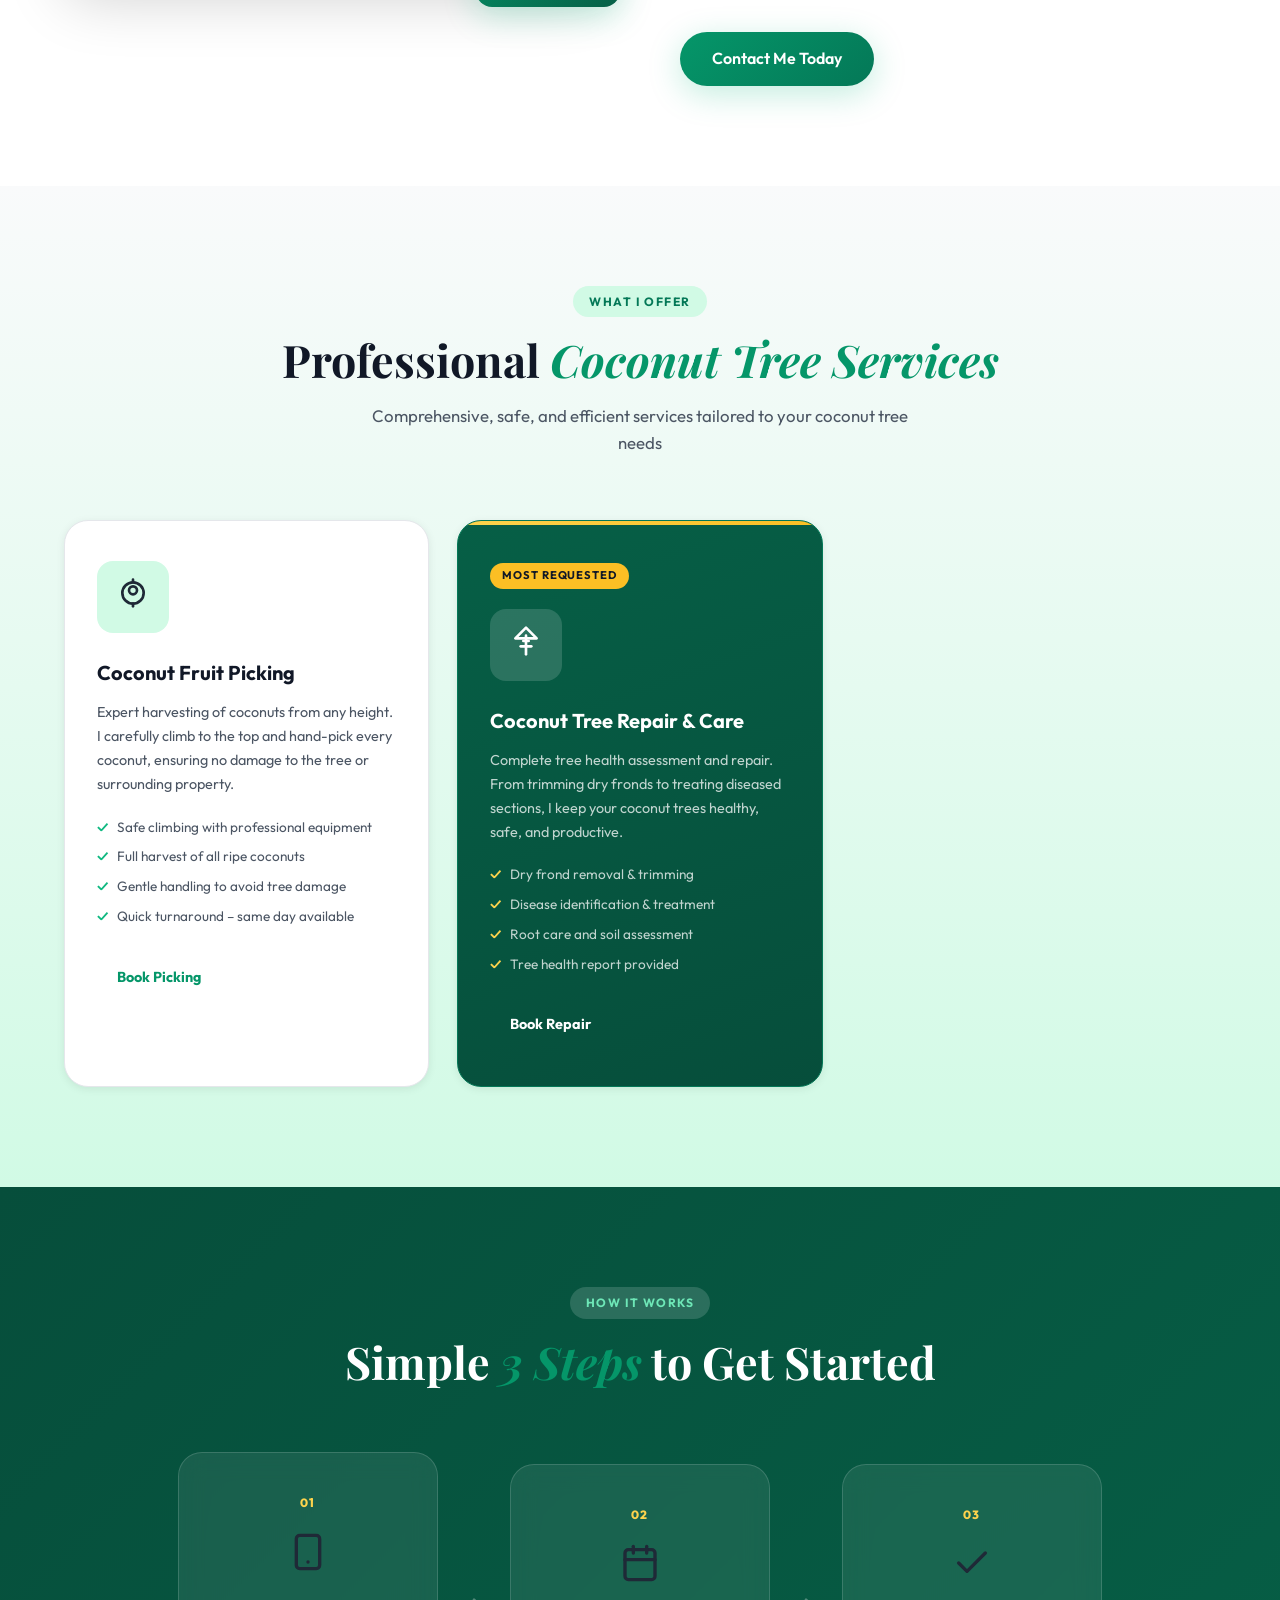
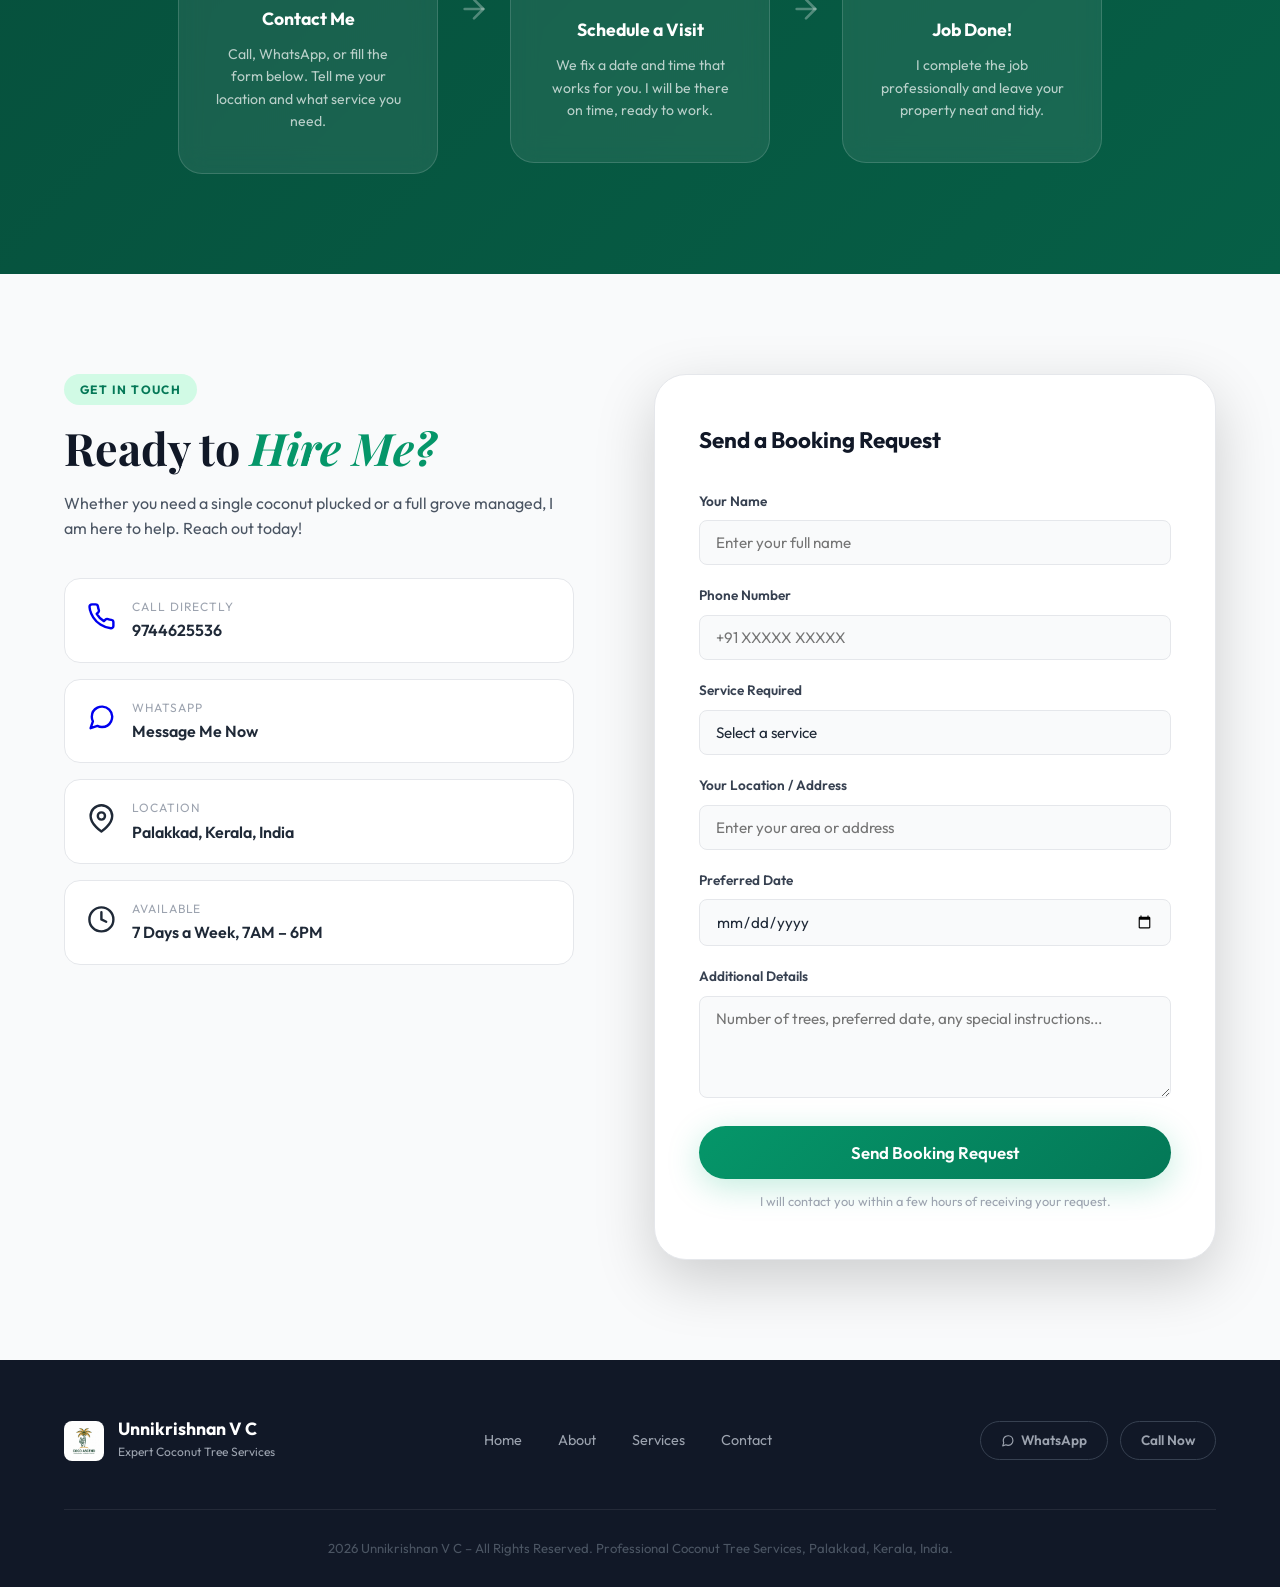
==== commit 20020edf: "Update about section to use profile.jpg" ====
--- a/index.html
+++ b/index.html
@@ -65,7 +65,7 @@
       <div class="about-grid">
         <div class="about-image-wrap">
           <div class="about-img-frame">
-            <img src="grove.png" alt="Coconut grove" class="about-img" />
+            <img src="profile.jpg" alt="Unnikrishnan V C" class="about-img" />
             <div class="about-img-badge"><span class="badge-num">10+</span><span class="badge-text">Years of Expertise</span></div>
           </div>
         </div>
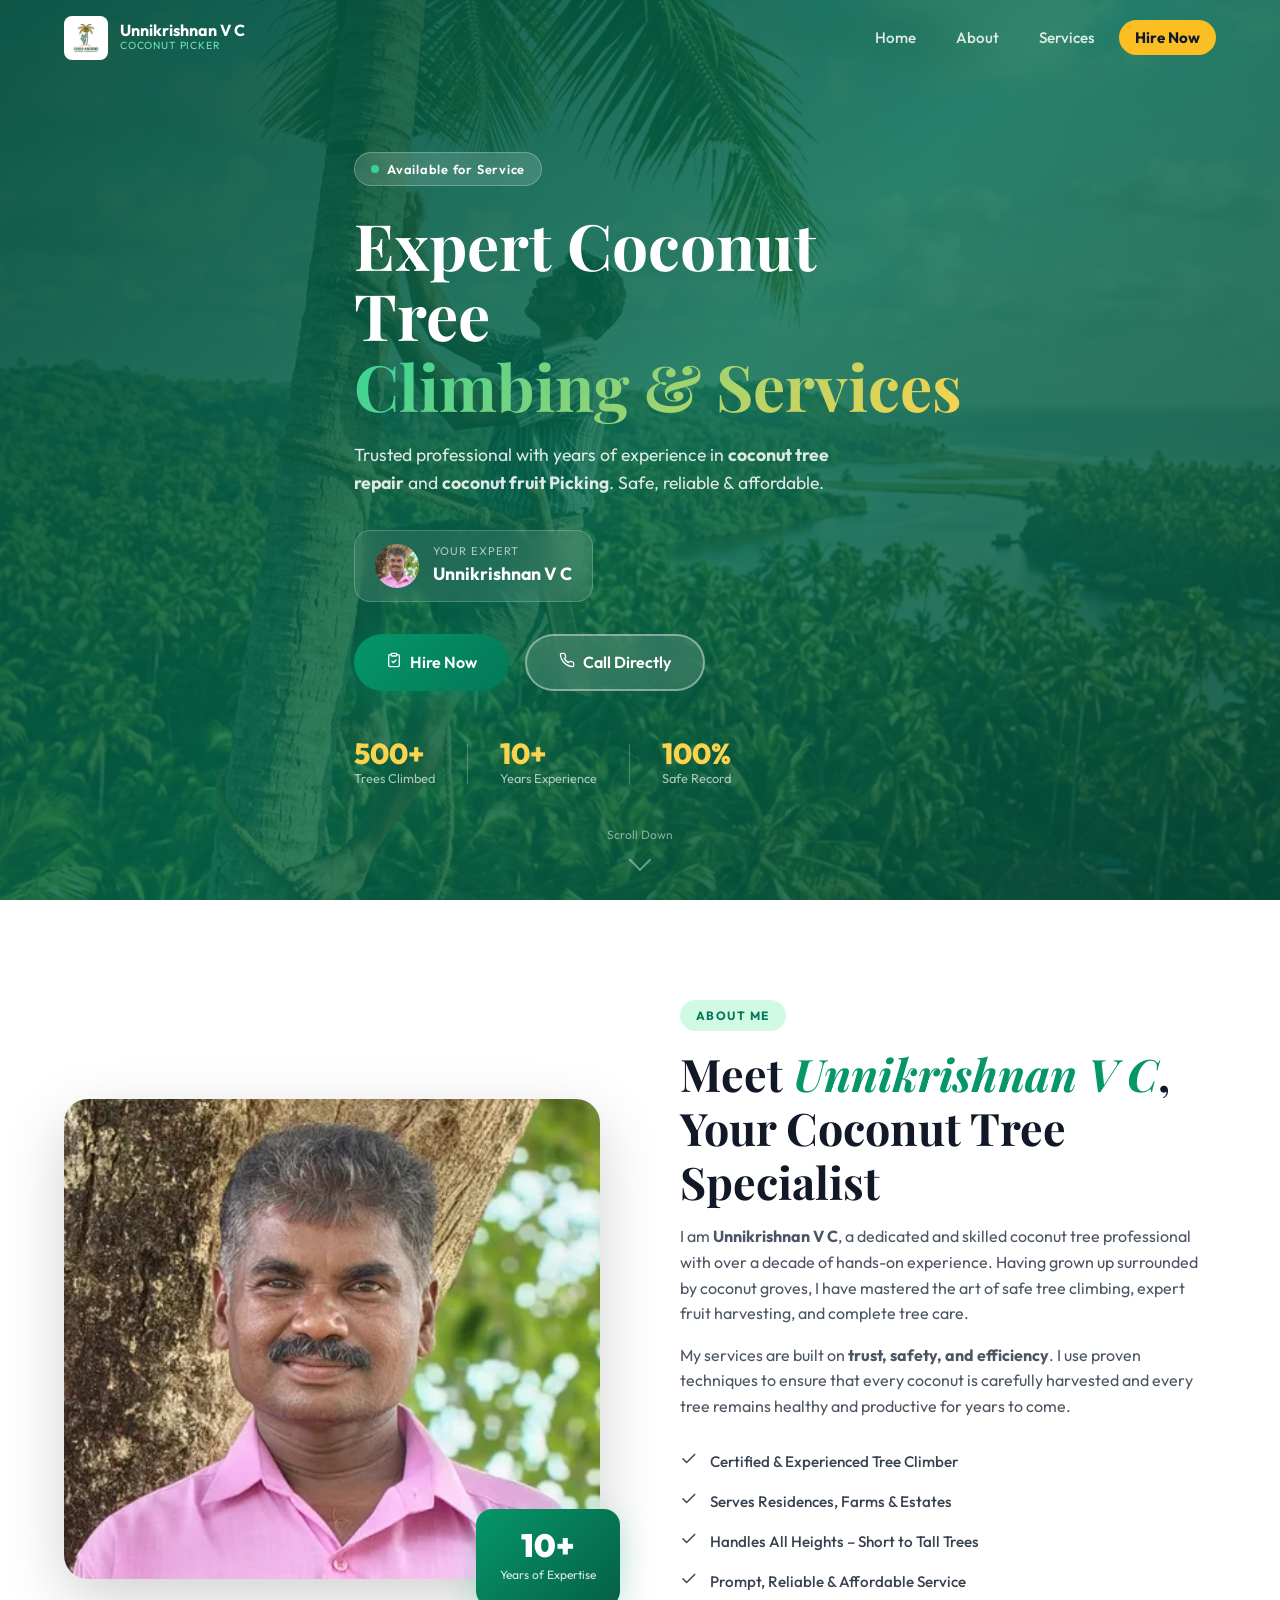
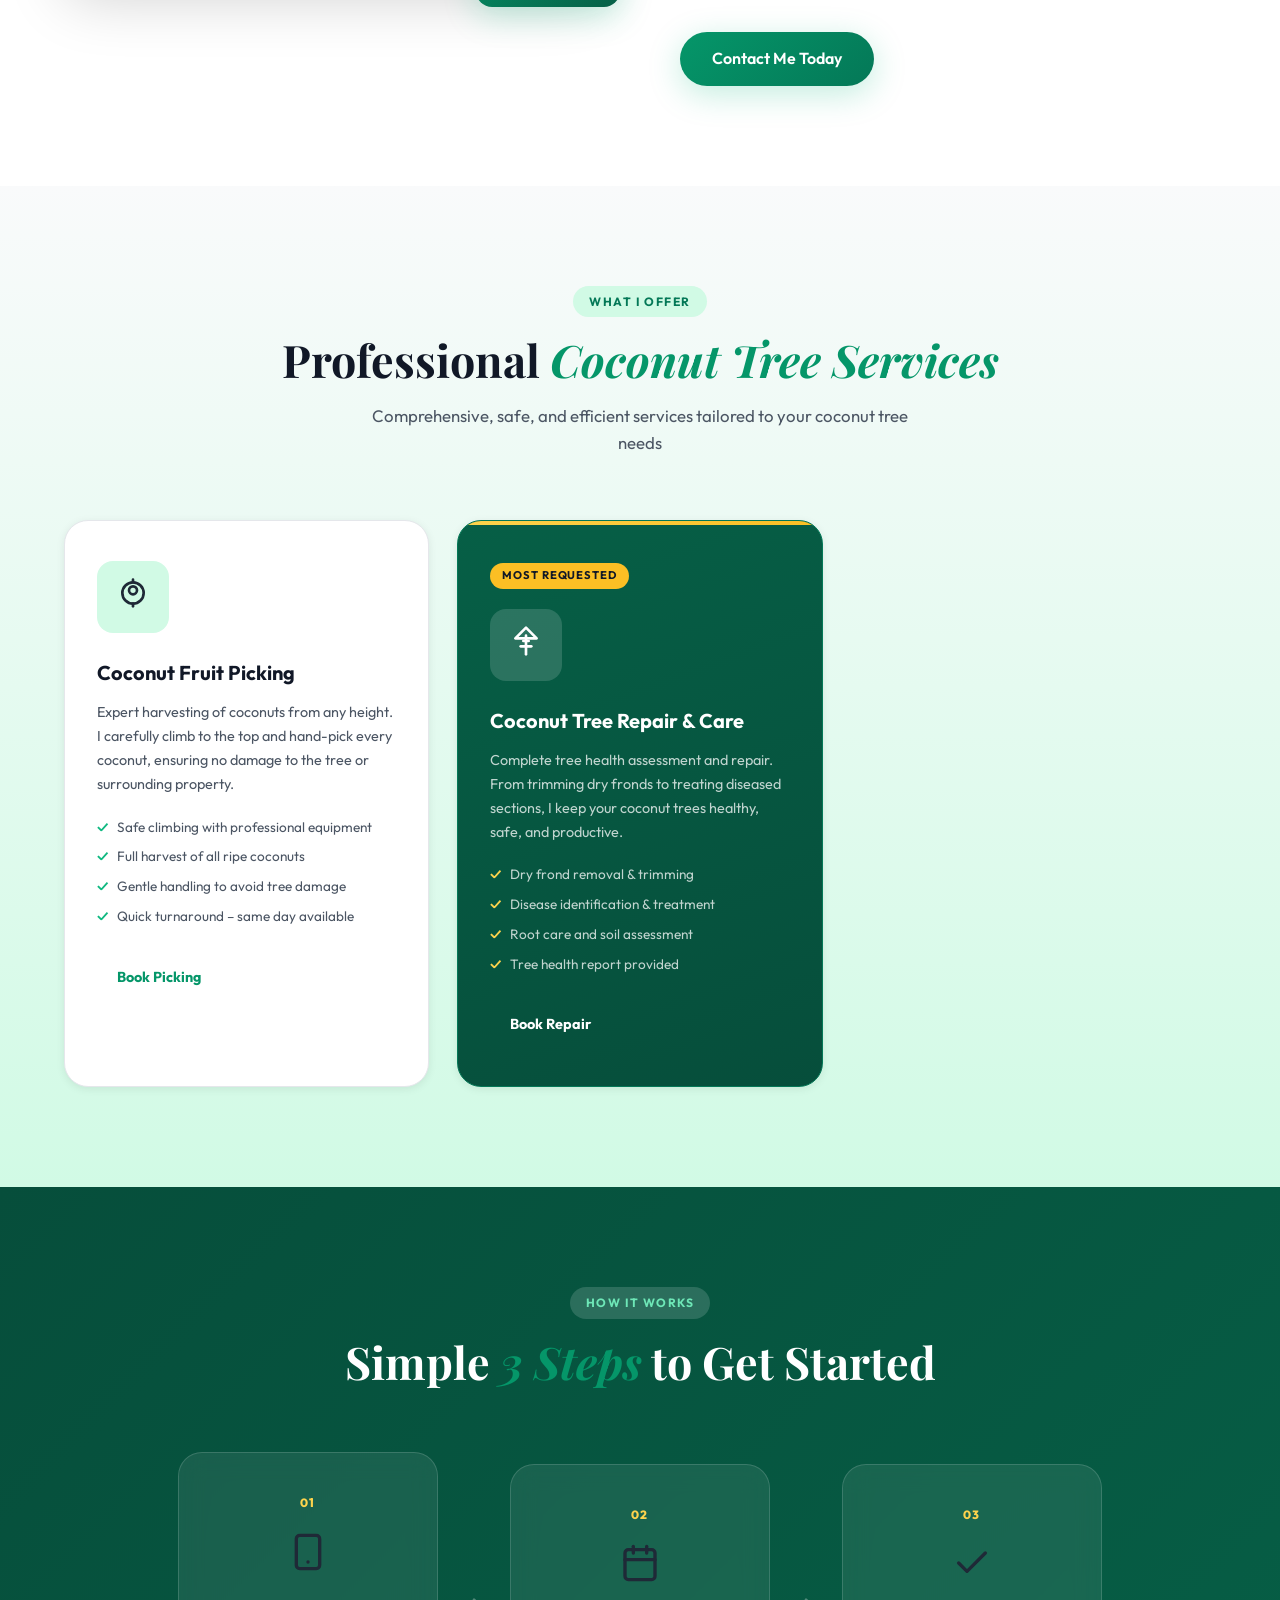
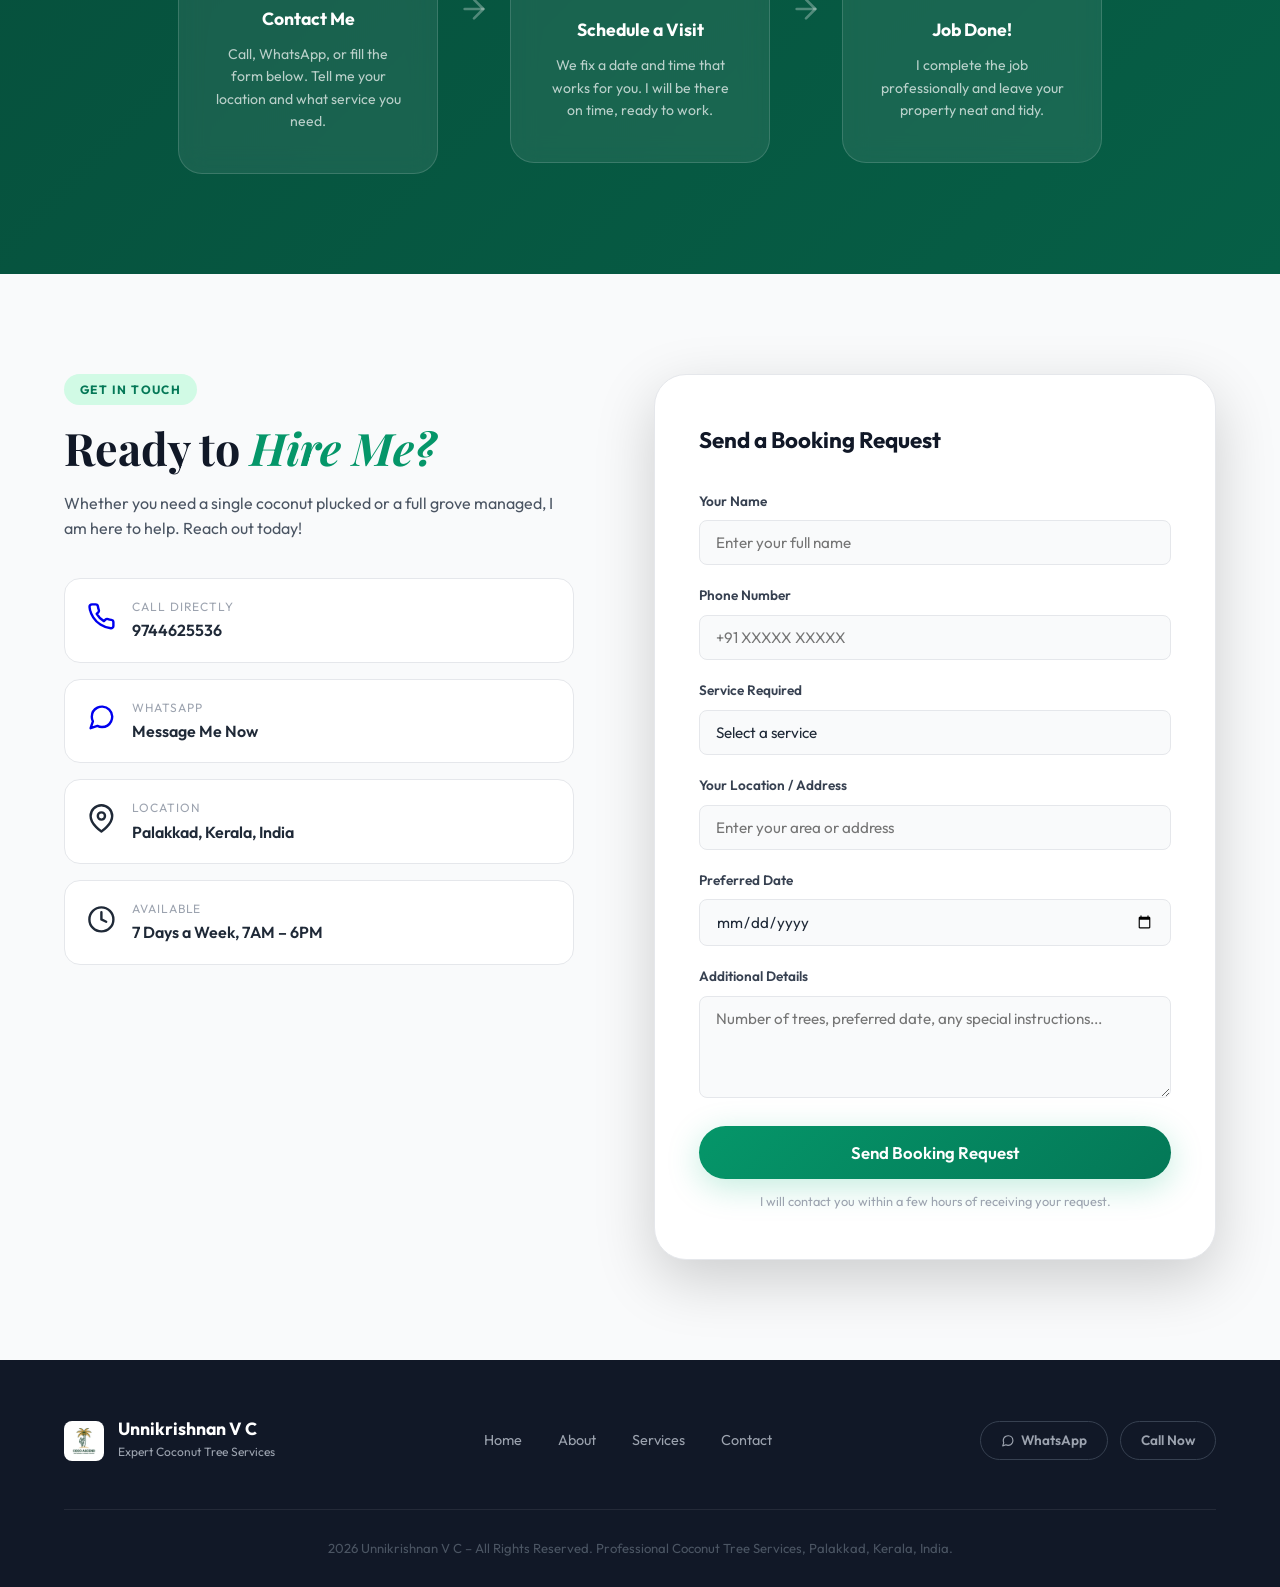
==== commit e25eba9c: "Optimize images to WebP and add lazy loading" ====
--- a/index.html
+++ b/index.html
@@ -16,7 +16,7 @@
   <nav class="navbar" id="navbar">
     <div class="nav-container">
       <a href="#home" class="nav-logo">
-        <img src="logo.png" alt="Logo" style="height: 44px; width: 44px; border-radius: 8px; object-fit: cover;" />
+        <img src="logo.webp" alt="Logo" style="height: 44px; width: 44px; border-radius: 8px; object-fit: cover;" />
         <div>
           <span class="logo-name">Unnikrishnan V C</span>
           <span class="logo-tag">Coconut Picker</span>
@@ -36,13 +36,13 @@
 
   <section class="hero" id="home">
     <div class="hero-bg-overlay"></div>
-    <img src="hero.png" alt="Coconut tree climber" class="hero-bg-img" />
+    <img src="hero.webp" fetchpriority="high" alt="Coconut tree climber" class="hero-bg-img" />
     <div class="hero-content">
       <div class="hero-badge"><span class="badge-dot"></span>Available for Service</div>
       <h1 class="hero-title">Expert Coconut Tree<br/><span class="gradient-text">Climbing &amp; Services</span></h1>
       <p class="hero-subtitle">Trusted professional with years of experience in <strong>coconut tree repair</strong> and <strong>coconut fruit Picking</strong>. Safe, reliable &amp; affordable.</p>
       <div class="hero-name-card">
-        <img src="profile.jpg" alt="Unnikrishnan V C" class="name-avatar" style="object-fit: cover; padding: 0;" />
+        <img src="profile.webp" alt="Unnikrishnan V C" class="name-avatar" style="object-fit: cover; padding: 0;" />
         <div><span class="name-label">Your Expert</span><span class="name-full">Unnikrishnan V C</span></div>
       </div>
       <div class="hero-cta">
@@ -65,7 +65,7 @@
       <div class="about-grid">
         <div class="about-image-wrap">
           <div class="about-img-frame">
-            <img src="profile.jpg" alt="Unnikrishnan V C" class="about-img" />
+            <img src="profile.webp" loading="lazy" alt="Unnikrishnan V C" class="about-img" />
             <div class="about-img-badge"><span class="badge-num">10+</span><span class="badge-text">Years of Expertise</span></div>
           </div>
         </div>
@@ -222,7 +222,7 @@
     <div class="container">
       <div class="footer-top">
         <div class="footer-brand">
-          <img src="logo.png" alt="Logo" style="height: 40px; width: 40px; border-radius: 8px; object-fit: cover;" />
+          <img src="logo.webp" loading="lazy" alt="Logo" style="height: 40px; width: 40px; border-radius: 8px; object-fit: cover;" />
           <div><span class="footer-name">Unnikrishnan V C</span><span class="footer-tagline">Expert Coconut Tree Services</span></div>
         </div>
         <div class="footer-links">
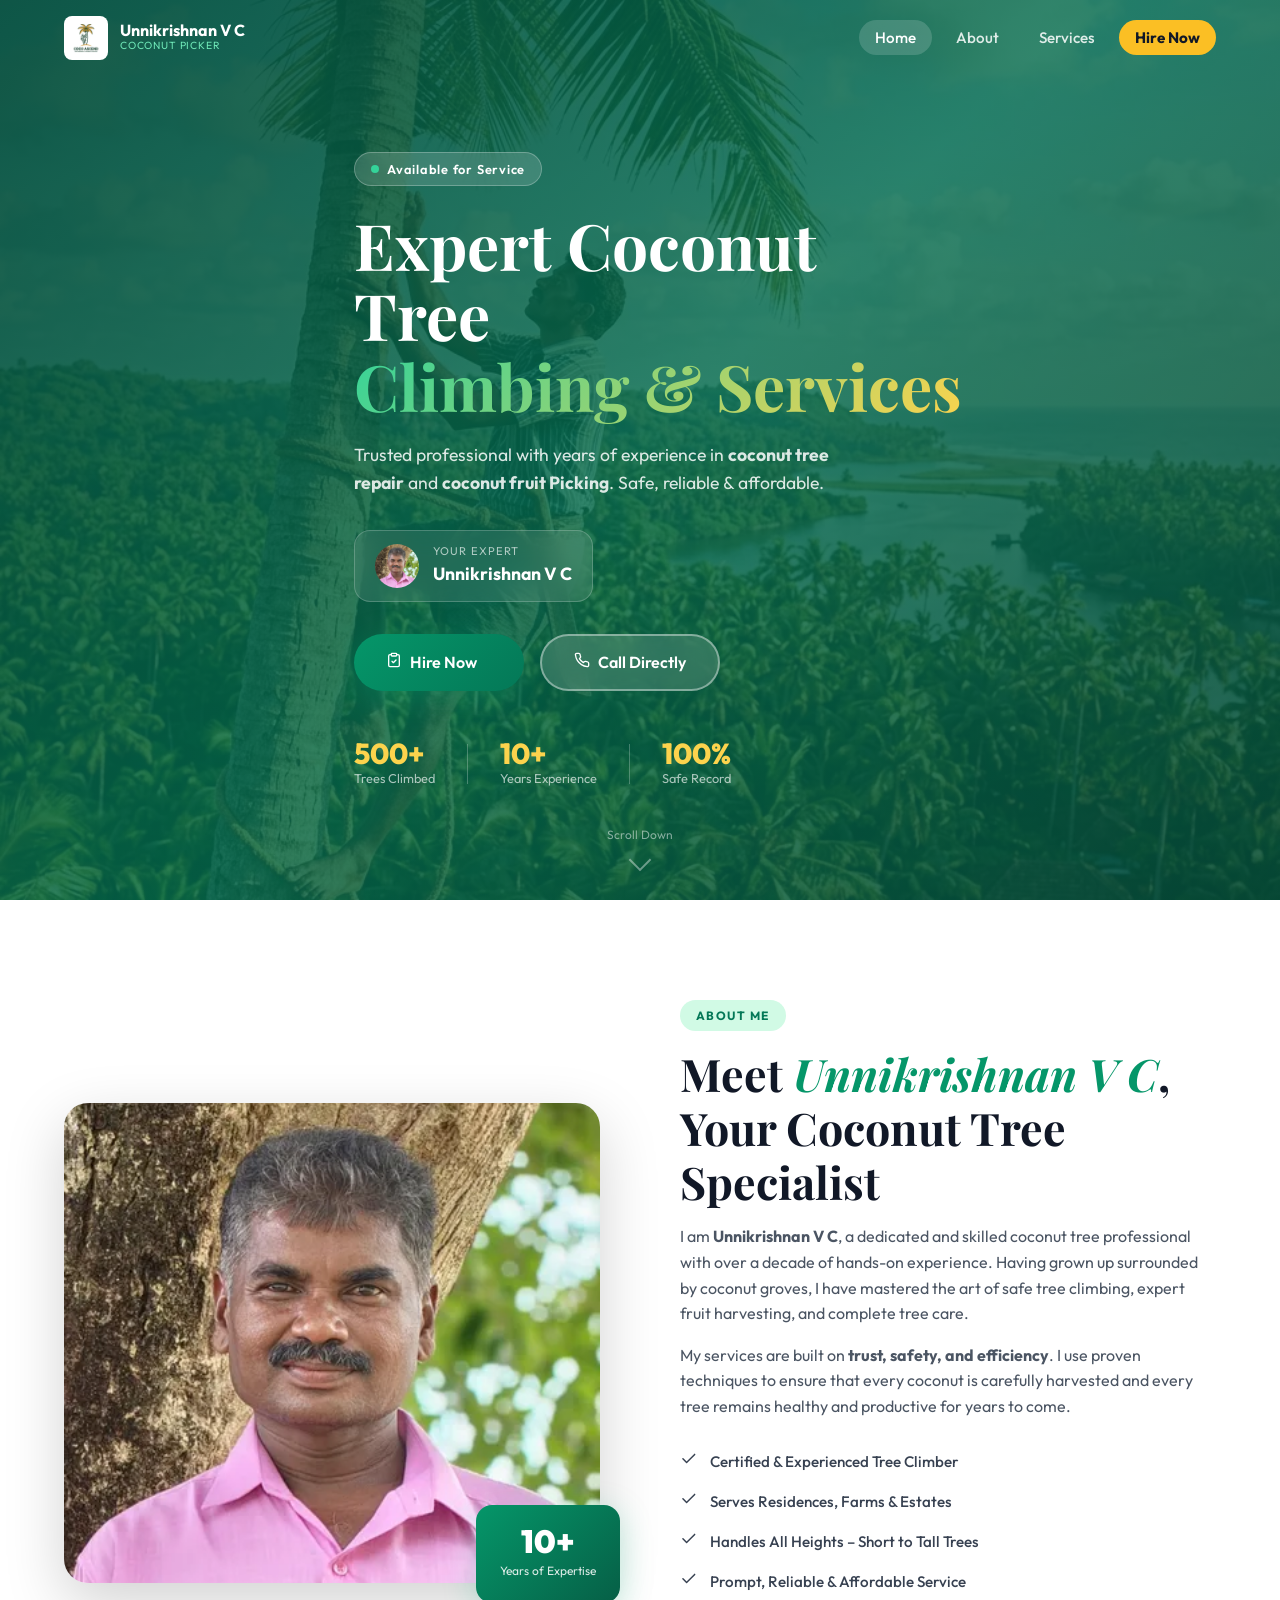
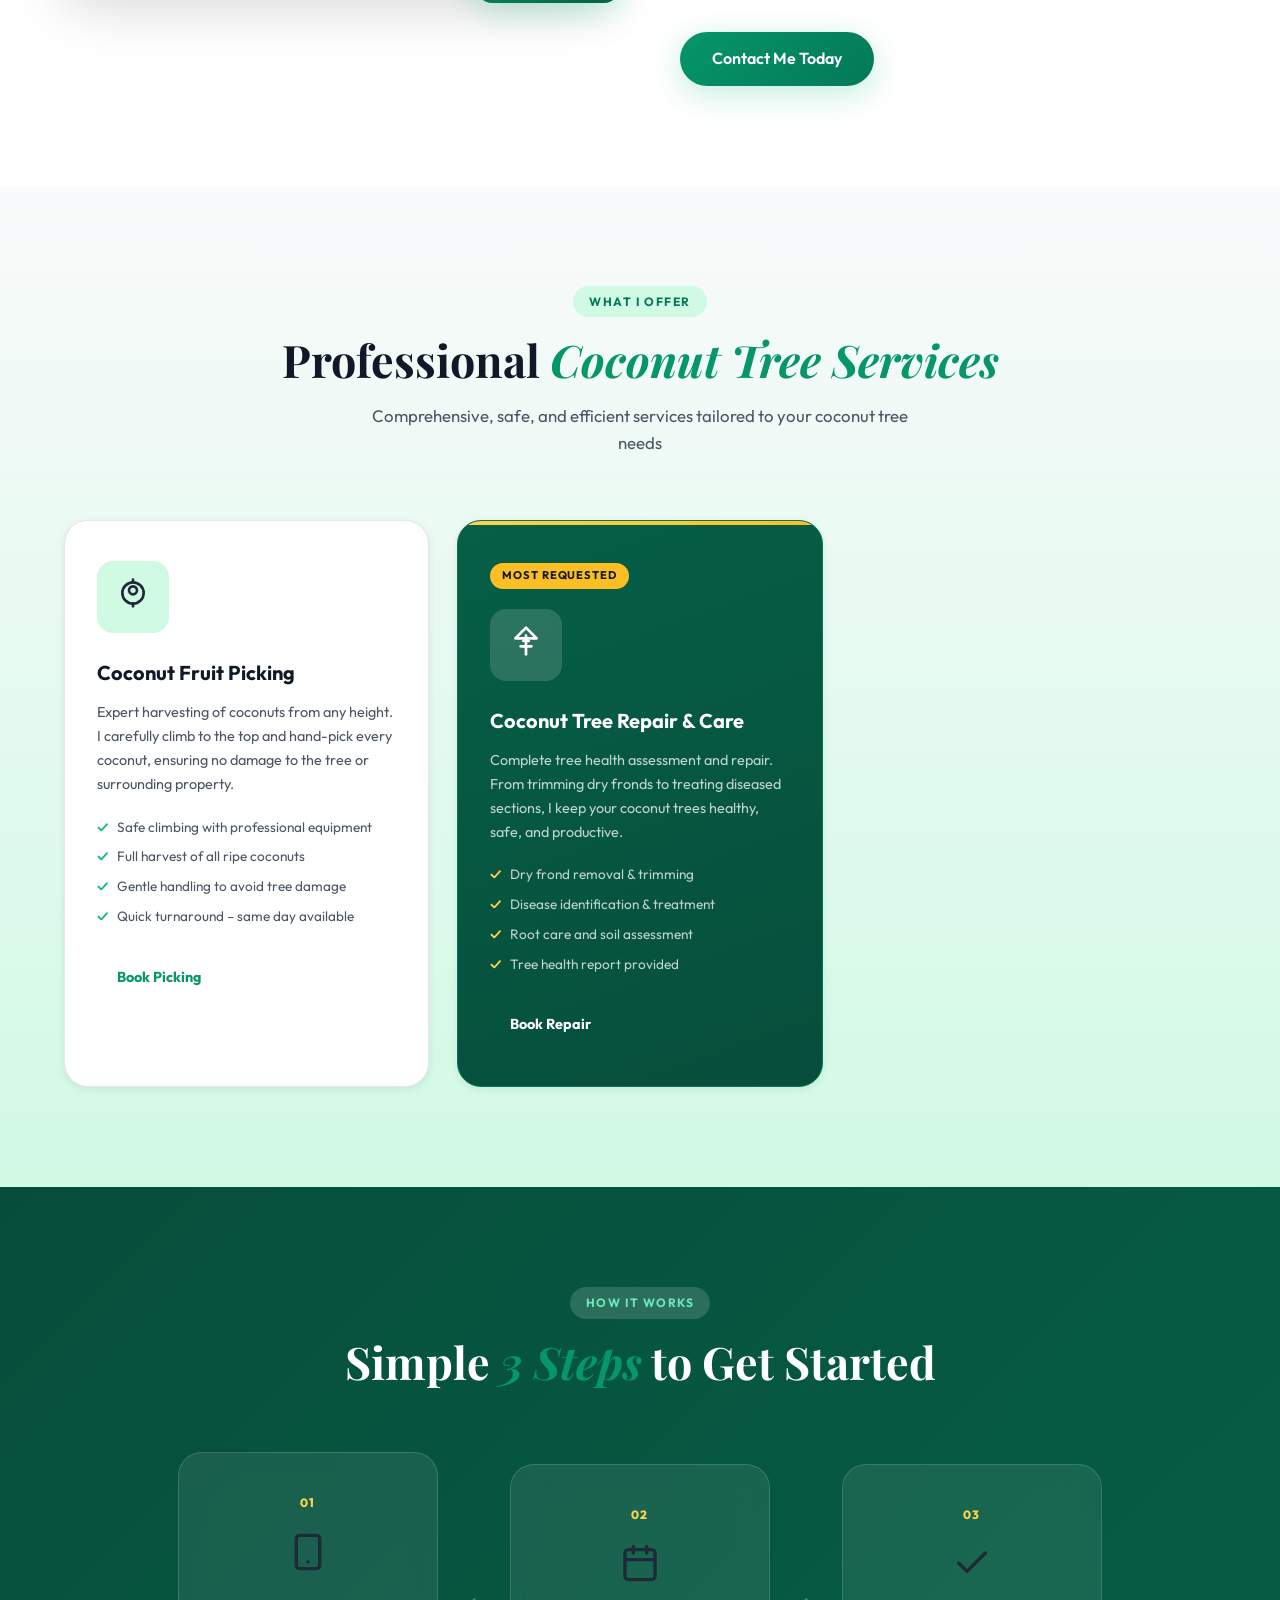
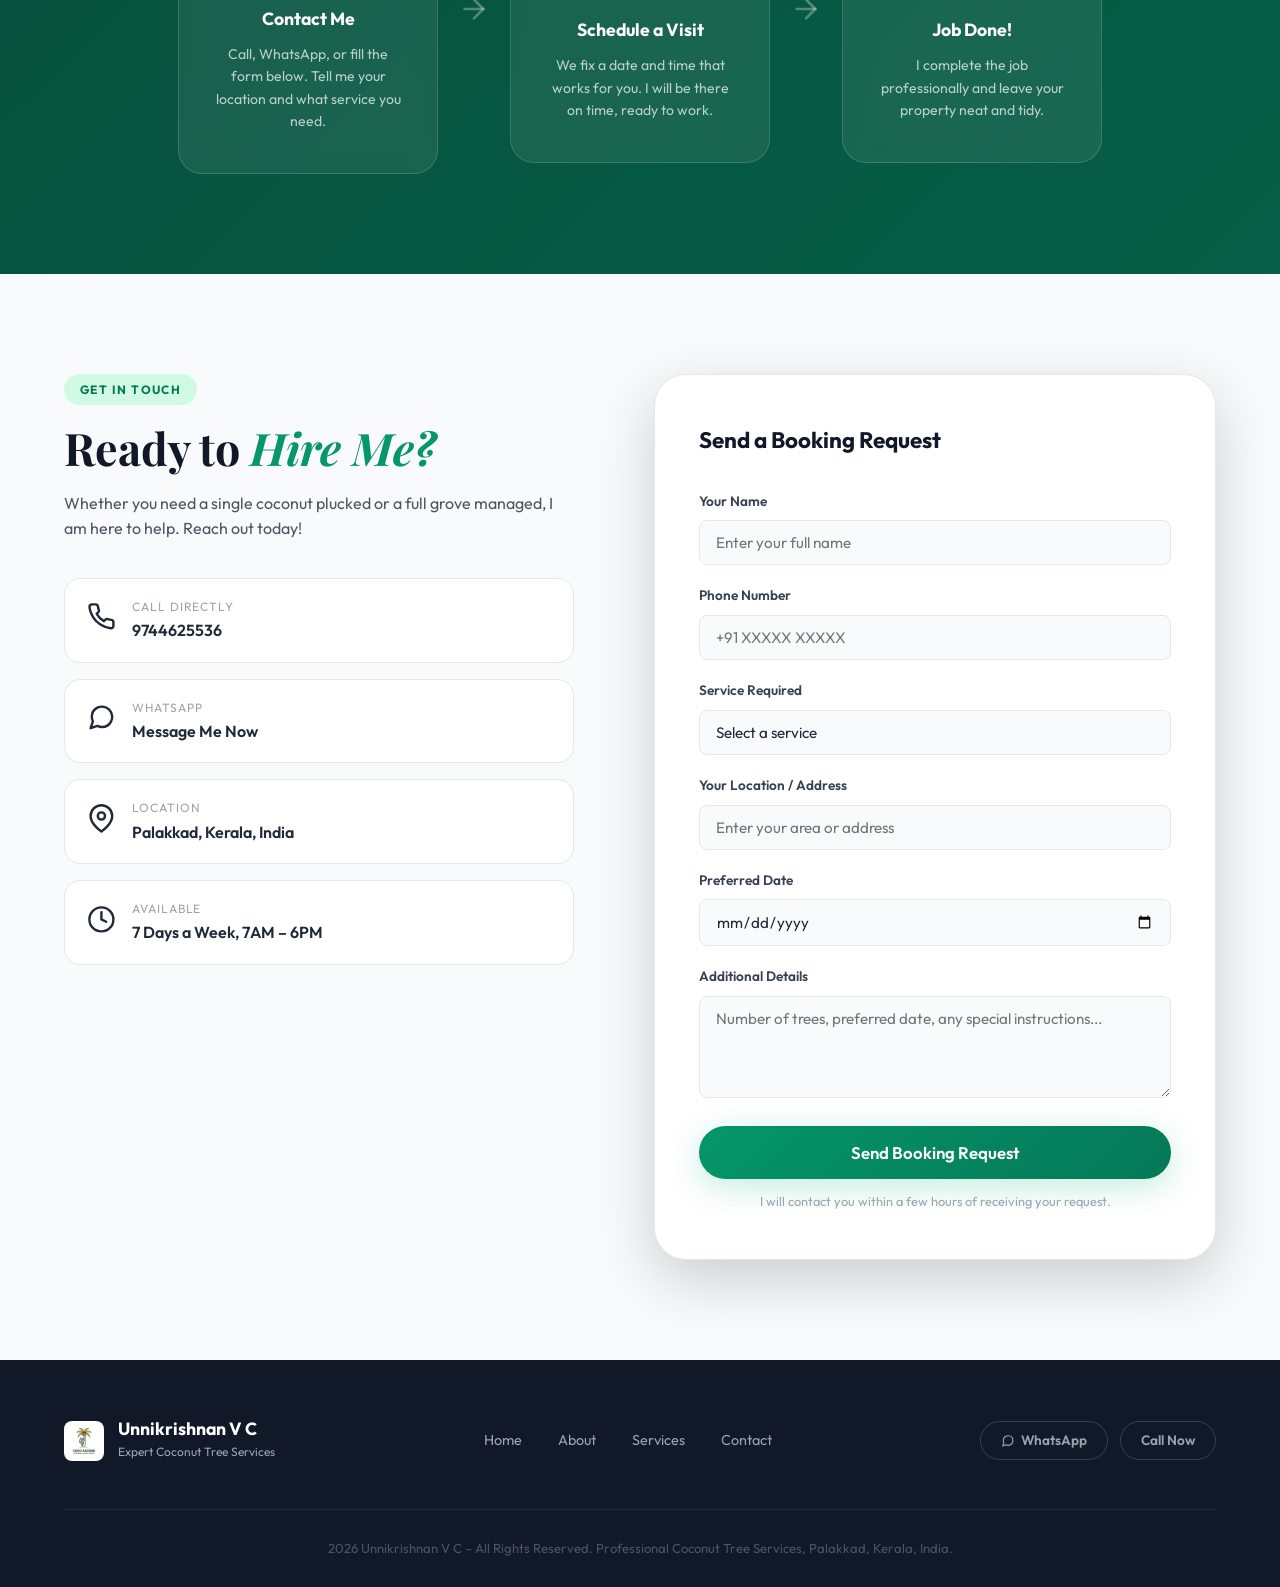
==== commit e6e5371f: "Add SEO metadata and improve mobile responsiveness" ====
--- a/index.html
+++ b/index.html
@@ -2,15 +2,66 @@
 <html lang="en">
 <head>
   <meta charset="UTF-8" />
-  <meta name="viewport" content="width=device-width, initial-scale=1.0" />
-  <title>Unnikrishnan V C – Expert Coconut Tree Services | Hire Now</title>
-  <meta name="description" content="Hire Unnikrishnan V C, a certified and experienced coconut tree climber offering professional coconut Picking and coconut tree repair services. Fast, safe, and affordable." />
-  <meta name="keywords" content="coconut tree climber, coconut Picking, coconut tree repair, Unnikrishnan VC, Kerala coconut service" />
+  <meta name="viewport" content="width=device-width, initial-scale=1.0, viewport-fit=cover" />
+  <meta name="theme-color" content="#064e3b" />
+  <meta name="color-scheme" content="light only" />
+  <meta name="apple-mobile-web-app-capable" content="yes" />
+  <meta name="apple-mobile-web-app-status-bar-style" content="black-translucent" />
+  <meta name="robots" content="index,follow" />
+  <meta name="author" content="Unnikrishnan V C" />
+  <meta name="format-detection" content="telephone=yes" />
+  <link rel="canonical" href="./" />
+  <title>Unnikrishnan V C | Coconut Tree Climber in Palakkad, Kerala</title>
+  <meta name="description" content="Hire Unnikrishnan V C for safe coconut tree climbing, coconut picking, and tree repair services in Palakkad, Kerala. Fast, reliable, and affordable." />
+  <meta name="keywords" content="coconut tree climber Palakkad, coconut picking Kerala, coconut tree repair Palakkad, Unnikrishnan V C, coconut tree services Kerala" />
+  <meta property="og:title" content="Unnikrishnan V C | Coconut Tree Climber in Palakkad, Kerala" />
+  <meta property="og:description" content="Professional coconut tree climbing, fruit picking, and tree repair services with a trusted local expert in Palakkad, Kerala." />
+  <meta property="og:type" content="website" />
+  <meta property="og:image" content="hero.webp" />
+  <meta property="og:image:alt" content="Unnikrishnan V C climbing a coconut tree" />
+  <meta property="og:site_name" content="Unnikrishnan V C" />
+  <meta property="og:locale" content="en_IN" />
+  <meta name="twitter:card" content="summary_large_image" />
+  <meta name="twitter:title" content="Unnikrishnan V C | Coconut Tree Climber in Palakkad, Kerala" />
+  <meta name="twitter:description" content="Safe and professional coconut tree services in Palakkad, Kerala." />
+  <meta name="twitter:image" content="hero.webp" />
+  <meta name="twitter:image:alt" content="Coconut tree climbing service in Palakkad" />
   <link rel="preconnect" href="https://fonts.googleapis.com" />
   <link rel="preconnect" href="https://fonts.gstatic.com" crossorigin />
   <link href="https://fonts.googleapis.com/css2?family=Outfit:wght@300;400;500;600;700;800;900&family=Playfair+Display:ital,wght@0,700;1,600&display=swap" rel="stylesheet" />
   <link rel="stylesheet" href="style.css" />
-  <link rel="icon" type="image/png" href="logo.png" />
+  <link rel="icon" type="image/webp" href="logo.webp" />
+  <link rel="apple-touch-icon" href="logo.webp" />
+  <script type="application/ld+json">
+    {
+      "@context": "https://schema.org",
+      "@type": "ProfessionalService",
+      "name": "Unnikrishnan V C",
+      "description": "Professional coconut tree climbing, coconut picking, and coconut tree repair services in Palakkad, Kerala.",
+      "url": "./",
+      "telephone": "+91-9744625536",
+      "areaServed": [
+        "Palakkad",
+        "Kerala",
+        "India"
+      ],
+      "serviceType": [
+        "Coconut tree climbing",
+        "Coconut picking",
+        "Coconut tree repair"
+      ],
+      "image": "hero.webp",
+      "sameAs": [
+        "https://wa.me/919744625536"
+      ],
+      "address": {
+        "@type": "PostalAddress",
+        "addressLocality": "Palakkad",
+        "addressRegion": "Kerala",
+        "addressCountry": "India"
+      }
+    }
+  </script>
 </head>
 <body>
   <nav class="navbar" id="navbar">
@@ -28,12 +79,13 @@
         <li><a href="#services" class="nav-link">Services</a></li>
         <li><a href="#contact" class="nav-link hire-btn">Hire Now</a></li>
       </ul>
-      <button class="hamburger" id="hamburger" aria-label="Toggle menu">
+      <button class="hamburger" id="hamburger" aria-label="Toggle menu" aria-controls="navLinks" aria-expanded="false">
         <span></span><span></span><span></span>
       </button>
     </div>
   </nav>
 
+  <main id="main-content">
   <section class="hero" id="home">
     <div class="hero-bg-overlay"></div>
     <img src="hero.webp" fetchpriority="high" alt="Coconut tree climber" class="hero-bg-img" />
@@ -241,6 +293,7 @@
       </div>
     </div>
   </footer>
+  </main>
   <script src="script.js"></script>
 </body>
 </html>
--- a/style.css
+++ b/style.css
@@ -45,6 +45,47 @@
   color: var(--gray-800);
   line-height: 1.6;
   overflow-x: hidden;
+  -webkit-font-smoothing: antialiased;
+  text-rendering: optimizeLegibility;
+}
+
+img {
+  display: block;
+  max-width: 100%;
+  height: auto;
+}
+
+a {
+  color: inherit;
+}
+
+body.menu-open {
+  overflow: hidden;
+}
+
+button, input, select, textarea, a {
+  touch-action: manipulation;
+}
+
+img {
+  max-width: 100%;
+  height: auto;
+  display: block;
+}
+
+section {
+  scroll-margin-top: 100px;
+}
+
+.nav-link:focus-visible,
+.btn-primary:focus-visible,
+.btn-secondary:focus-visible,
+.contact-card:focus-visible,
+input:focus-visible,
+select:focus-visible,
+textarea:focus-visible {
+  outline: 3px solid rgba(16,185,129,0.55);
+  outline-offset: 3px;
 }
 
 /* ============================
@@ -198,6 +239,11 @@
   border-radius: 100px;
   transition: var(--transition);
 }
+.nav-link:focus-visible,
+.nav-link:hover {
+  outline: none;
+  box-shadow: 0 0 0 4px rgba(16,185,129,0.15);
+}
 .nav-link:hover { color: var(--white); background: rgba(255,255,255,0.1); }
 .nav-link.hire-btn {
   background: var(--amber-400);
@@ -205,6 +251,10 @@
   font-weight: 700;
 }
 .nav-link.hire-btn:hover { background: var(--amber-300); transform: translateY(-1px); }
+.nav-link.active-link {
+  background: rgba(255,255,255,0.16);
+  color: var(--white);
+}
 
 .hamburger {
   display: none;
@@ -223,6 +273,15 @@
   border-radius: 2px;
   transition: var(--transition);
 }
+.hamburger.active span:nth-child(1) {
+  transform: translateY(7px) rotate(45deg);
+}
+.hamburger.active span:nth-child(2) {
+  opacity: 0;
+}
+.hamburger.active span:nth-child(3) {
+  transform: translateY(-7px) rotate(-45deg);
+}
 
 /* ============================
    HERO
@@ -337,6 +396,9 @@
   gap: 16px;
   flex-wrap: wrap;
   margin-bottom: 48px;
+}
+.hero-cta a {
+  min-width: 170px;
 }
 .hero-stats {
   display: flex;
@@ -790,22 +852,42 @@
 }
 
 @media (max-width: 768px) {
-  .nav-links { display: none; flex-direction: column; position: fixed; top: 0; right: 0; bottom: 0; width: 72vw; max-width: 320px; background: var(--green-900); padding: 80px 32px 32px; gap: 8px; z-index: 999; transition: transform 0.35s ease; transform: translateX(100%); }
+  .container { padding: 0 18px; }
+  .nav-container { padding: 0 18px; }
+  .nav-links { display: none; flex-direction: column; position: fixed; top: 0; right: 0; bottom: 0; width: 82vw; max-width: 320px; background: linear-gradient(180deg, var(--green-900) 0%, var(--green-800) 100%); padding: 88px 24px 32px; gap: 8px; z-index: 999; transition: transform 0.35s ease; transform: translateX(100%); box-shadow: -12px 0 36px rgba(0,0,0,0.25); overflow-y: auto; }
   .nav-links.open { display: flex; transform: translateX(0); }
+  .nav-link { width: 100%; padding: 14px 16px; border-radius: 14px; }
   .hamburger { display: flex; z-index: 1000; }
+  .hero-content { padding: 110px 18px 72px; max-width: 100%; }
+  .hero-title { font-size: clamp(2rem, 7vw, 2.8rem); }
+  .hero-subtitle { font-size: 1rem; max-width: 100%; }
+  .hero-name-card { width: 100%; max-width: 320px; padding: 12px 14px; }
+  .hero-cta { flex-direction: column; align-items: stretch; }
+  .btn-primary, .btn-secondary { justify-content: center; width: 100%; }
+  .hero-stats { flex-direction: column; align-items: flex-start; gap: 14px; }
+  .stat-divider { display: none; }
   .services-grid, .why-grid { grid-template-columns: 1fr; }
   .service-card--featured { transform: none; }
   .process-steps { flex-direction: column; }
   .step-arrow { transform: rotate(90deg); }
   .contact-form-wrap { padding: 32px 24px; }
+  .contact-card { align-items: flex-start; }
   .footer-top { flex-direction: column; align-items: flex-start; }
-  .hero-content { padding-left: 24px; }
-}
-
+  .footer-links, .footer-social { width: 100%; }
+  .footer-social { flex-wrap: wrap; }
+  .about-img { height: 280px; }
+  .hero-scroll-hint { bottom: 22px; }
+  .contact-form-wrap { padding: 28px 20px; }
+  .footer-top { padding: 0 0 0 0; }
+}
 @media (max-width: 480px) {
   .hero-cta { flex-direction: column; }
   .btn-primary, .btn-secondary { justify-content: center; }
   .hero-stats { gap: 20px; }
+  .section-title { font-size: clamp(1.7rem, 7vw, 2.2rem); }
+  .service-card, .step, .contact-form-wrap { padding: 24px 18px; }
+  .contact-card { padding: 16px 18px; }
+  .footer-bottom { font-size: 0.78rem; }
 }
 
 /* ============================
